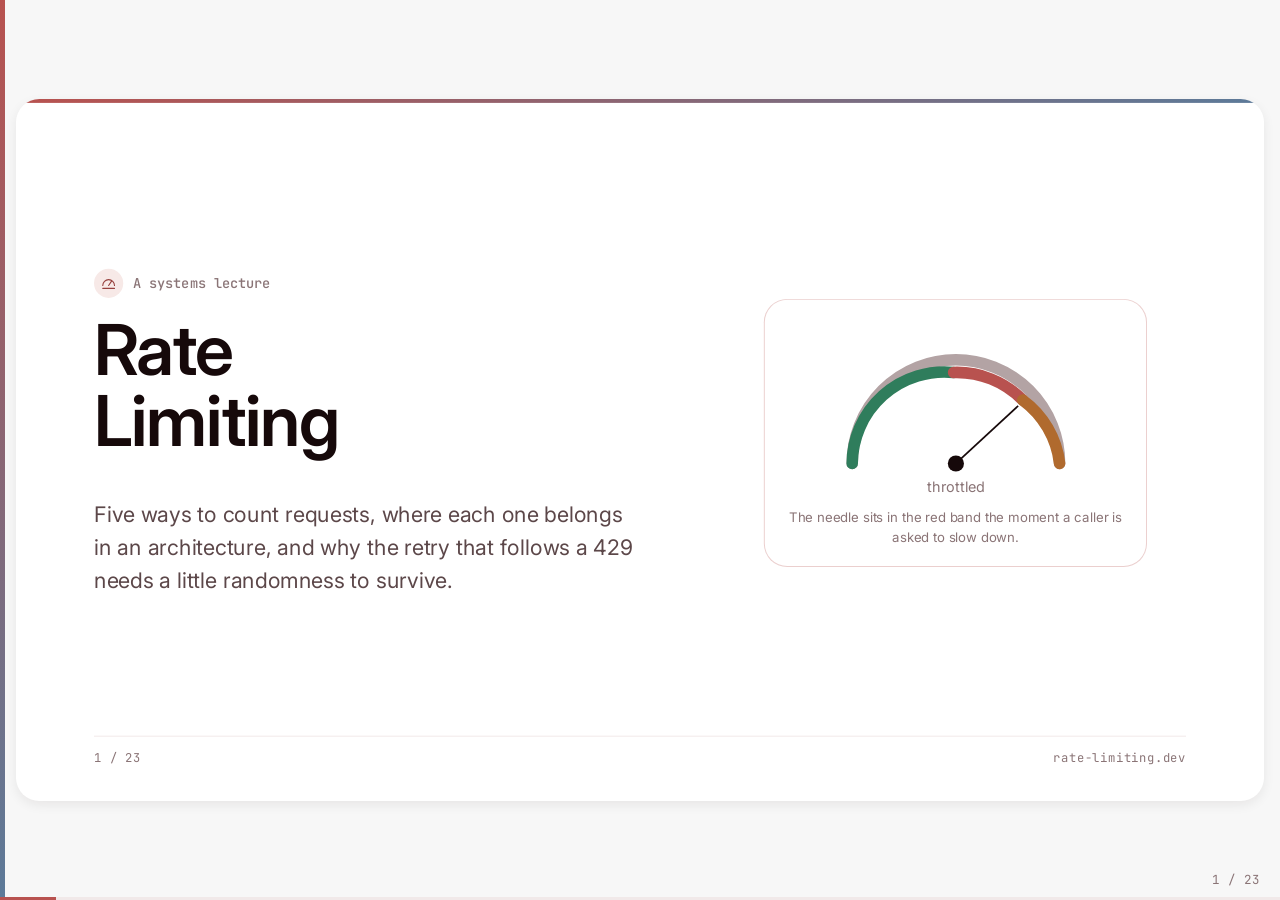
==== index.html @ b9ecfbe6 "restyle: dark console theme, red+soft-blue duotone, section dividers Move to a dark-first instrument" ====
<!doctype html>
<html lang="en">
<head>
<meta charset="utf-8" />
<meta name="viewport" content="width=device-width, initial-scale=1" />
<title>Rate Limiting</title>
<meta name="description" content="A systems lecture on the five rate-limiting algorithms, where they live in an architecture, and why backoff needs jitter." />
<link rel="icon" href="data:image/svg+xml,%3Csvg xmlns='http://www.w3.org/2000/svg' viewBox='0 0 24 24'%3E%3Ccircle cx='12' cy='12' r='11' fill='%230a0b0d'/%3E%3Cpath d='M12 6v6l4 2' stroke='%230052ff' stroke-width='2' fill='none' stroke-linecap='round'/%3E%3C/svg%3E" />
<link rel="preconnect" href="https://fonts.googleapis.com" />
<link rel="preconnect" href="https://fonts.gstatic.com" crossorigin />
<link href="https://fonts.googleapis.com/css2?family=Inter:wght@400;500;600;700&family=JetBrains+Mono:wght@400;500;600&display=swap" rel="stylesheet" />
<style>
/* Rate Limiting — a dark instrument panel with one signal color.
   Medium red is the single accent: section numerals, panel borders, the progress rail, the
   left edge strip. Semantic green stays text-only for "allow"; "reject" sits one step warmer
   than the brand red so a rejected-request chip never reads as just another brand mention.
   Tokens declared once on :root, redefined for dark under both the media query and the
   explicit toggle, per the three-theme-state rule. */
:root {
  --paper: #f7f7f7;
  --ink: #16090a;
  --body: #5c4749;
  --muted: #8a7476;
  --muted-soft: #b3a3a4;
  --hairline: #e6d9da;
  --hairline-soft: #f1e9e9;
  --surface: #ffffff;
  --surface-alt: #f6eeee;
  --accent: #b8524f;
  --accent-strong: #96403d;
  --accent2: #5c7a99;
  --accent-wash: #f7e9e7;
  --panel-border: rgba(184, 82, 79, 0.28);
  --reject: #b06a2e;
  --reject-wash: #f7ece1;
  --allow: #2f7d5c;
  --shadow: 0 4px 12px rgba(22, 9, 10, 0.07);
  --r-sm: 8px;
  --r-md: 12px;
  --r-xl: 24px;
  --r-pill: 100px;
  --sans: 'Inter', -apple-system, system-ui, 'Segoe UI', Roboto, Helvetica, Arial, sans-serif;
  --mono: 'JetBrains Mono', ui-monospace, SFMono-Regular, Menlo, monospace;
  --head: 'Inter', var(--sans);
  --numeral: 'Inter', var(--head);
  color-scheme: light;
}

@media (prefers-color-scheme: dark) {
  :root:not([data-theme='light']) {
    --paper: #0c0808;
    --ink: #f8f0ef;
    --body: #cdb9b8;
    --muted: #9c8888;
    --muted-soft: #5f4e4e;
    --hairline: #362323;
    --hairline-soft: #241818;
    --surface: #170f0f;
    --surface-alt: #221515;
    --accent: #c96b64;
    --accent-strong: #dd8e83;
    --accent2: #7e9ab8;
    --accent-wash: #2b1614;
    --panel-border: rgba(201, 107, 100, 0.32);
    --reject: #c98354;
    --reject-wash: #2a1c10;
    --allow: #6bab8b;
    --shadow: 0 8px 28px rgba(0, 0, 0, 0.55);
    color-scheme: dark;
  }
}
:root[data-theme='dark'] {
  --paper: #0c0808;
  --ink: #f8f0ef;
  --body: #cdb9b8;
  --muted: #9c8888;
  --muted-soft: #5f4e4e;
  --hairline: #362323;
  --hairline-soft: #241818;
  --surface: #170f0f;
  --surface-alt: #221515;
  --accent: #c96b64;
  --accent-strong: #dd8e83;
  --accent2: #7e9ab8;
  --accent-wash: #2b1614;
  --panel-border: rgba(201, 107, 100, 0.32);
  --reject: #c98354;
  --reject-wash: #2a1c10;
  --allow: #6bab8b;
  --shadow: 0 8px 28px rgba(0, 0, 0, 0.55);
  color-scheme: dark;
}

html, body { height: 100%; }
body {
  margin: 0;
  background: var(--paper);
  color: var(--ink);
  font-family: var(--sans);
  overflow: hidden;
  -webkit-font-smoothing: antialiased;
}
.icons { position: absolute; width: 0; height: 0; overflow: hidden; }

/* ---------- stage ---------- */
.stage { position: fixed; inset: 0; }
.stage::before {
  content: ''; position: fixed; left: 0; top: 0; bottom: 0; width: 5px; z-index: 2;
  background: linear-gradient(180deg, var(--accent), var(--accent2));
}
.deck {
  position: absolute;
  left: 50%;
  top: 50%;
  width: 1280px;
  height: 720px;
  transform: translate(-50%, -50%) scale(var(--s, 1));
}
.slide {
  position: absolute;
  inset: 0;
  box-sizing: border-box;
  display: flex;
  flex-direction: column;
  gap: 26px;
  padding: 58px 80px 36px;
  background: var(--surface);
  border-radius: var(--r-xl);
  box-shadow: var(--shadow);
  overflow: hidden;
  opacity: 0;
  visibility: hidden;
  pointer-events: none;
  transform: translateY(10px) scale(0.99);
  transition: opacity 0.4s ease, transform 0.4s ease, visibility 0s linear 0.4s;
}
.slide::before {
  content: ''; position: absolute; top: 0; left: 0; right: 0; height: 4px;
  background: linear-gradient(90deg, var(--accent), var(--accent2));
}
.slide.active {
  opacity: 1; visibility: visible; pointer-events: auto; transform: none;
  transition: opacity 0.4s ease, transform 0.4s ease;
}
.notes { display: none; }

/* ---------- type ---------- */
.eyebrow {
  display: flex; align-items: center; gap: 10px;
  font-family: var(--mono); font-size: 14px; font-weight: 500;
  letter-spacing: 0.02em; color: var(--muted);
}
.eyebrow .ic {
  width: 30px; height: 30px; padding: 6px; box-sizing: border-box;
  color: var(--accent-strong); background: var(--accent-wash); border-radius: 50%; flex: none;
}
h1, h2 { margin: 0; color: var(--ink); text-wrap: balance; font-family: var(--head); }
h2 { font-size: 40px; font-weight: 600; letter-spacing: -0.6px; line-height: 1.15; max-width: 25ch; }
.display { font-family: var(--numeral); font-size: 72px; font-weight: 600; letter-spacing: -1.6px; line-height: 1.02; }
.lead { margin: 0; font-size: 22px; line-height: 1.55; color: var(--body); max-width: 40ch; }
.mono { font-family: var(--mono); }
.muted { color: var(--muted); }
.big { font-family: var(--numeral); font-size: 84px; font-weight: 600; letter-spacing: -1.8px; line-height: 1; font-variant-numeric: tabular-nums; color: var(--ink); }
.big-unit { font-family: var(--sans); font-size: 20px; font-weight: 500; color: var(--muted); letter-spacing: 0; }
b, strong { font-weight: 600; color: var(--ink); }
code { font-family: var(--mono); font-size: 0.86em; background: var(--surface-alt); padding: 1px 6px; border-radius: 6px; color: var(--ink); }

.chip {
  display: inline-flex; align-items: center; gap: 6px;
  font-family: var(--mono); font-size: 12.5px; font-weight: 500; line-height: 1;
  padding: 7px 12px; border-radius: var(--r-pill);
  border: 1px solid var(--hairline); background: var(--surface-alt); color: var(--body);
  white-space: nowrap;
}
.chip.hot { background: var(--accent-wash); border-color: var(--accent); color: var(--accent-strong); }
.chip.risk { background: var(--reject-wash); border-color: var(--reject); color: var(--reject); }
.chip.ok { background: var(--surface-alt); border-color: var(--allow); color: var(--allow); }
.chip.ink { background: var(--ink); border-color: var(--ink); color: var(--surface); }

/* ---------- layouts ---------- */
.body { flex: 1; min-height: 0; display: flex; flex-direction: column; gap: 22px; }
.split { flex: 1; min-height: 0; display: grid; grid-template-columns: 7fr 5fr; gap: 52px; align-items: center; }
.split.even { grid-template-columns: 1fr 1fr; }
.split.code-left { grid-template-columns: 7fr 5fr; }
.trio { display: grid; grid-template-columns: repeat(3, 1fr); gap: 22px; align-items: stretch; }
.two { display: grid; grid-template-columns: 1fr 1fr; gap: 44px; }
.stack { display: flex; flex-direction: column; gap: 16px; min-width: 0; }

.card {
  display: flex; flex-direction: column; gap: 12px;
  padding: 22px; border: 1px solid var(--panel-border); border-radius: var(--r-xl); background: var(--surface);
}
.card.lift { box-shadow: var(--shadow); background: var(--surface); }
.card .ic {
  width: 40px; height: 40px; padding: 9px; box-sizing: border-box;
  color: var(--accent-strong); background: var(--accent-wash); border-radius: 50%;
}
.card .k { font-family: var(--mono); font-size: 13px; font-weight: 500; color: var(--muted); text-transform: uppercase; letter-spacing: 0.03em; }
.card .t { font-size: 24px; font-weight: 600; letter-spacing: -0.3px; line-height: 1.2; font-family: var(--head); }
.card p { margin: 0; font-size: 16.5px; line-height: 1.5; color: var(--body); }
.card .code { margin-top: auto; font-size: 13.5px; padding: 12px 14px; }

.points { list-style: none; margin: 0; padding: 0; display: flex; flex-direction: column; }
.points li { padding: 13px 0; border-top: 1px solid var(--hairline-soft); font-size: 18px; line-height: 1.45; color: var(--body); }
.points li:first-child { border-top: 0; padding-top: 0; }
.points.tight li { font-size: 16.5px; padding: 10px 0; }
.points .chip { margin-right: 8px; vertical-align: 2px; }

.foot {
  margin-top: auto; display: flex; justify-content: space-between; align-items: center; gap: 24px;
  padding-top: 13px; border-top: 1px solid var(--hairline-soft);
  font-family: var(--mono); font-size: 12.5px; color: var(--muted);
}

/* ---------- code ---------- */
.code {
  margin: 0; font-family: var(--mono); font-size: 14.5px; line-height: 1.62; color: var(--ink);
  background: var(--surface-alt); border-radius: var(--r-md); padding: 18px 22px;
  white-space: pre; overflow-x: auto; tab-size: 2;
}
.code .c { color: var(--muted); }
.code .hl { background: var(--accent-wash); border-radius: 4px; padding: 1px 2px; }
.code-label { font-family: var(--mono); font-size: 12.5px; font-weight: 500; color: var(--muted); margin-bottom: -8px; }

/* ---------- tables ---------- */
.tbl { width: 100%; border-collapse: collapse; font-size: 16.5px; }
.tbl th { text-align: left; font-family: var(--mono); font-size: 12.5px; font-weight: 500; color: var(--muted); padding: 0 14px 10px; border-bottom: 1px solid var(--hairline); }
.tbl td { padding: 15px 14px; border-bottom: 1px solid var(--hairline-soft); vertical-align: top; line-height: 1.4; color: var(--body); }
.tbl td:first-child, .tbl th:first-child { padding-left: 0; }
.tbl td.name { color: var(--ink); font-weight: 600; }
.tbl td.name span { display: block; font-weight: 400; font-size: 12.5px; color: var(--muted); font-family: var(--mono); margin-top: 3px; }
.tbl .num { font-variant-numeric: tabular-nums; white-space: nowrap; }
.tbl .mono { font-size: 14px; }

/* ---------- meter frame for diagrams ---------- */
.meter {
  border: 1px solid var(--panel-border); border-radius: var(--r-md);
  background: var(--surface-alt); padding: 18px 20px 10px;
}
.chart { display: flex; flex-direction: column; gap: 12px; min-width: 0; }
.chart svg { display: block; width: 100%; height: auto; overflow: visible; }
figcaption, .caption { font-size: 14.5px; line-height: 1.5; color: var(--muted); }
.legend { display: flex; flex-wrap: wrap; gap: 18px; font-family: var(--mono); font-size: 13px; color: var(--muted); }
.legend i { display: inline-block; vertical-align: middle; margin-right: 6px; }
.lg-dot { width: 10px; height: 10px; border-radius: 50%; background: var(--accent); }
.lg-dot.ink { background: var(--ink); }
.lg-dot.old { background: var(--muted-soft); }
.lg-bar { width: 22px; height: 8px; border-radius: 4px; background: var(--surface); box-shadow: inset 0 0 0 1px var(--hairline); }

svg text { font-family: var(--sans); }
.sv-grid { stroke: var(--hairline); }
.sv-axis { stroke: var(--muted-soft); }
.sv-tick { fill: var(--muted); font-family: var(--mono); font-size: 12.5px; font-variant-numeric: tabular-nums; }
.sv-lbl { fill: var(--ink); font-size: 14px; font-weight: 500; }
.sv-lbl-sm { fill: var(--muted); font-size: 12.5px; }
.sv-hot { fill: var(--accent-strong); font-family: var(--mono); font-size: 13px; font-weight: 600; }
.sv-mark { fill: var(--accent); }
.sv-ink { fill: var(--ink); }
.sv-old { fill: var(--muted-soft); }
.sv-wait { fill: var(--surface); stroke: var(--hairline); }
.sv-band { fill: var(--surface); }
.sv-band-hot { fill: var(--accent-wash); }
.sv-limit { stroke: var(--reject); stroke-width: 1.5; stroke-dasharray: 6 5; }
.sv-box { fill: var(--surface); stroke: var(--hairline); }
.sv-box-hot { fill: var(--accent-wash); stroke: var(--accent); }
.sv-dash { fill: none; stroke: var(--muted-soft); stroke-dasharray: 6 5; }
.sv-line { stroke: var(--ink); stroke-width: 1.5; fill: none; }
.sv-line-soft { stroke: var(--muted-soft); stroke-width: 1.5; fill: none; }
.sv-bar { fill: var(--accent); transition: y 0.45s ease, height 0.45s ease; }
.sv-bar-ink { fill: var(--ink); }
.sv-strike { stroke: var(--reject); stroke-width: 1.5; }

/* ---------- controls ---------- */
.seg { display: inline-flex; gap: 4px; padding: 4px; border: 1px solid var(--hairline); border-radius: 10px; background: var(--surface-alt); align-self: flex-start; }
.seg button {
  font: 500 14.5px var(--mono); color: var(--muted); background: transparent;
  border: 0; border-radius: 7px; padding: 9px 15px; cursor: pointer;
}
.seg button:hover { color: var(--ink); }
.seg button[aria-pressed="true"] { background: var(--ink); color: var(--surface); }
button:focus-visible, input:focus-visible { outline: 2px solid var(--accent-strong); outline-offset: 2px; }
.readout { font-size: 16.5px; color: var(--body); font-variant-numeric: tabular-nums; }
.readout b { font-size: 21px; font-family: var(--numeral); font-weight: 400; }

.sliders { display: flex; flex-direction: column; gap: 18px; }
.sliders label { display: grid; grid-template-columns: 1fr auto; gap: 8px 16px; font-size: 15.5px; color: var(--body); }
.sliders output { font-family: var(--mono); font-weight: 600; color: var(--ink); font-variant-numeric: tabular-nums; }
.sliders input { grid-column: 1 / -1; width: 100%; accent-color: var(--accent-strong); margin: 0; }
.formula { font-family: var(--mono); font-size: 18px; line-height: 1.5; color: var(--body); padding: 16px 20px; background: var(--surface-alt); border-radius: var(--r-md); font-variant-numeric: tabular-nums; }
.formula b { color: var(--ink); }
.verdict { display: flex; align-items: baseline; gap: 16px; }

/* ---------- section dividers ---------- */
.divider { justify-content: center; gap: 28px; }
.divider-num {
  font-family: var(--numeral); font-size: 190px; font-weight: 700; line-height: 1;
  letter-spacing: -4px; color: transparent; -webkit-text-stroke: 2px var(--accent);
  align-self: flex-start;
}
.section-tag {
  display: flex; align-items: center; gap: 12px;
  font-family: var(--mono); font-size: 14px; font-weight: 500; letter-spacing: 0.06em; color: var(--accent2);
}
.section-tag i { display: block; width: 28px; height: 2px; background: linear-gradient(90deg, var(--accent), var(--accent2)); }
.divider h2 { font-size: 56px; max-width: 16ch; }
.divider .lead { font-size: 23px; max-width: 44ch; }

/* ---------- cover ---------- */
.cover-grid { flex: 1; display: grid; grid-template-columns: 1.25fr 1fr; gap: 56px; align-items: center; }
.cover-grid .lead { margin-top: 26px; }
.gauge-card {
  display: flex; flex-direction: column; align-items: center; gap: 10px;
  padding: 26px 24px 20px; border-radius: var(--r-xl); border: 1px solid var(--panel-border); background: var(--surface);
}
.gauge-card figcaption { text-align: center; font-size: 13.5px; }

/* ---------- step reveal ---------- */
[data-step] { opacity: 0; transform: translateY(8px); transition: opacity 0.35s ease, transform 0.35s ease; }
svg [data-step] { transform: none; }
[data-step].shown { opacity: 1; transform: none; }

/* ---------- hud ---------- */
.progress { position: fixed; left: 0; right: 0; bottom: 0; height: 3px; background: var(--hairline-soft); }
.progress i { display: block; height: 100%; width: 0; background: var(--accent); transition: width 0.3s ease; }
.pager { position: fixed; right: 20px; bottom: 12px; font-family: var(--mono); font-size: 12.5px; color: var(--muted); font-variant-numeric: tabular-nums; }
.notes-panel {
  position: fixed; left: 50%; bottom: 28px; transform: translateX(-50%);
  width: min(760px, calc(100vw - 48px)); max-height: 40vh; overflow: auto; box-sizing: border-box;
  padding: 18px 24px; background: var(--surface); border-radius: var(--r-md); box-shadow: var(--shadow);
  font-size: 15.5px; line-height: 1.6; color: var(--body);
}
.notes-panel h3 { margin: 0 0 6px; font-family: var(--mono); font-size: 12.5px; font-weight: 500; color: var(--muted); }
.notes-panel p { margin: 0 0 8px; }

/* ---------- overview (O) ---------- */
body.overview { overflow: auto; }
body.overview .stage { position: static; }
body.overview .deck {
  position: static; transform: none; width: auto; height: auto;
  display: grid; grid-template-columns: repeat(auto-fill, 256px); gap: 20px; justify-content: center; padding: 32px;
}
body.overview .slide {
  position: relative; display: flex; zoom: 0.2; cursor: pointer;
  opacity: 1; visibility: visible; pointer-events: auto; transform: none; transition: none;
}
body.overview .slide.active { outline: 14px solid var(--accent); }
body.overview [data-step] { opacity: 1; transform: none; }
body.overview .progress, body.overview .pager { display: none; }

@media (prefers-reduced-motion: reduce) {
  [data-step], .sv-bar, .progress i { transition: none; }
}

@media print {
  @page { size: 1280px 720px; margin: 0; }
  body { background: #fff; overflow: visible; }
  .stage { position: static; }
  .deck { position: static; transform: none; width: 1280px; height: auto; }
  .slide {
    display: flex; position: relative; width: 1280px; height: 720px; border-radius: 0; box-shadow: none;
    opacity: 1; visibility: visible; transform: none; break-after: page;
  }
  [data-step] { opacity: 1; transform: none; }
  .progress, .pager, .notes-panel { display: none; }
}
</style>
</head>
<body>

<svg class="icons" aria-hidden="true">
  <symbol id="ic-gate" viewBox="0 0 24 24" fill="none" stroke="currentColor" stroke-width="1.5" stroke-linecap="round" stroke-linejoin="round">
    <path d="M3 20V6l9-3 9 3v14" /><path d="M3 20h18" /><path d="M9 20v-7h6v7" /></symbol>
  <symbol id="ic-bucket" viewBox="0 0 24 24" fill="none" stroke="currentColor" stroke-width="1.5" stroke-linecap="round" stroke-linejoin="round">
    <path d="M5 8h14l-1.4 11.2a2 2 0 0 1-2 1.8H8.4a2 2 0 0 1-2-1.8L5 8Z" /><path d="M3.5 8h17" /><path d="M9 8V6a3 3 0 0 1 6 0v2" /></symbol>
  <symbol id="ic-pipe" viewBox="0 0 24 24" fill="none" stroke="currentColor" stroke-width="1.5" stroke-linecap="round" stroke-linejoin="round">
    <path d="M2 9h13a4 4 0 0 1 4 4v7" /><circle cx="19" cy="20" r="1.4" fill="currentColor" stroke="none" /><path d="M2 9v6" /></symbol>
  <symbol id="ic-window" viewBox="0 0 24 24" fill="none" stroke="currentColor" stroke-width="1.5" stroke-linecap="round" stroke-linejoin="round">
    <rect x="3" y="4" width="18" height="16" rx="1.5" /><path d="M12 4v16" /><path d="M3 12h18" /></symbol>
  <symbol id="ic-log" viewBox="0 0 24 24" fill="none" stroke="currentColor" stroke-width="1.5" stroke-linecap="round" stroke-linejoin="round">
    <path d="M5 3h11l3 3v15H5z" /><path d="M16 3v3h3" /><path d="M8 11h8M8 14h8M8 17h5" /></symbol>
  <symbol id="ic-gauge" viewBox="0 0 24 24" fill="none" stroke="currentColor" stroke-width="1.5" stroke-linecap="round" stroke-linejoin="round">
    <path d="M4 15a8 8 0 1 1 16 0" /><path d="M12 15 16 9" /><path d="M4 19h16" /></symbol>
  <symbol id="ic-clock" viewBox="0 0 24 24" fill="none" stroke="currentColor" stroke-width="1.5" stroke-linecap="round" stroke-linejoin="round">
    <circle cx="12" cy="12" r="9" /><path d="M12 7v5l4 2" /></symbol>
  <symbol id="ic-key" viewBox="0 0 24 24" fill="none" stroke="currentColor" stroke-width="1.5" stroke-linecap="round" stroke-linejoin="round">
    <circle cx="8" cy="15" r="4" /><path d="M11 12 20 3" /><path d="M16 7l3 3" /><path d="M13 10l2.5 2.5" /></symbol>
  <symbol id="ic-lock" viewBox="0 0 24 24" fill="none" stroke="currentColor" stroke-width="1.5" stroke-linecap="round" stroke-linejoin="round">
    <rect x="4" y="10" width="16" height="10" rx="1.5" /><path d="M8 10V7a4 4 0 0 1 8 0v3" /></symbol>
  <symbol id="ic-valve" viewBox="0 0 24 24" fill="none" stroke="currentColor" stroke-width="1.5" stroke-linecap="round" stroke-linejoin="round">
    <path d="M2 12h5M17 12h5" /><path d="M7 12l3-4v8l-3-4Z" /><path d="M10 12h4" /><circle cx="16" cy="12" r="2" /></symbol>
  <symbol id="ic-die" viewBox="0 0 24 24" fill="none" stroke="currentColor" stroke-width="1.5" stroke-linecap="round" stroke-linejoin="round">
    <rect x="4" y="4" width="16" height="16" rx="3" /><circle cx="9" cy="9" r="1" fill="currentColor" stroke="none" />
    <circle cx="15" cy="9" r="1" fill="currentColor" stroke="none" /><circle cx="12" cy="12" r="1" fill="currentColor" stroke="none" />
    <circle cx="9" cy="15" r="1" fill="currentColor" stroke="none" /><circle cx="15" cy="15" r="1" fill="currentColor" stroke="none" /></symbol>
  <symbol id="ic-list" viewBox="0 0 24 24" fill="none" stroke="currentColor" stroke-width="1.5" stroke-linecap="round" stroke-linejoin="round">
    <path d="M9 6h11M9 12h11M9 18h11" /><circle cx="4.5" cy="6" r="1.3" fill="currentColor" stroke="none" />
    <circle cx="4.5" cy="12" r="1.3" fill="currentColor" stroke="none" /><circle cx="4.5" cy="18" r="1.3" fill="currentColor" stroke="none" /></symbol>
</svg>

<div class="stage">
  <div class="deck" id="deck">

    <!-- 1 — cover -->
    <section class="slide" data-section="cover">
      <div class="cover-grid">
        <div class="stack">
          <div class="eyebrow"><svg class="ic"><use href="#ic-gauge"/></svg>A systems lecture</div>
          <h1 class="display">Rate<br />Limiting</h1>
          <p class="lead">Five ways to count requests, where each one belongs in an architecture, and why the retry that follows a 429 needs a little randomness to survive.</p>
        </div>
        <figure class="gauge-card">
          <svg viewBox="0 0 220 150" style="width:100%;max-width:260px;">
            <path d="M20 120 A80 80 0 0 1 200 120" fill="none" class="sv-axis" stroke-width="10" stroke-linecap="round"/>
            <path d="M20 120 A80 80 0 0 1 108 41" fill="none" stroke="var(--allow)" stroke-width="10" stroke-linecap="round"/>
            <path d="M108 41 A80 80 0 0 1 168 65" fill="none" stroke="var(--accent)" stroke-width="10" stroke-linecap="round"/>
            <path d="M168 65 A80 80 0 0 1 200 120" fill="none" stroke="var(--reject)" stroke-width="10" stroke-linecap="round"/>
            <line x1="110" y1="120" x2="164" y2="70" class="sv-line" stroke-width="3"/>
            <circle cx="110" cy="120" r="7" class="sv-ink"/>
            <text x="110" y="145" text-anchor="middle" class="sv-lbl-sm">throttled</text>
          </svg>
          <figcaption>The needle sits in the red band the moment a caller is asked to slow down.</figcaption>
        </figure>
      </div>
      <div class="notes"><p>Open with the two places a limiter matters: protecting your own system from callers, and behaving as a well-mannered client of someone else's API. Everything in this deck maps to one of those two roles.</p></div>
      <div class="foot"><span>1 / 23</span><span>rate-limiting.dev</span></div>
    </section>

    <!-- 2 — two directions -->
    
    <!-- divider 01 -->
    <section class="slide divider" data-section="divider-01">
      <div class="divider-num">01</div>
      <div class="section-tag"><i></i>SECTION 1</div>
      <h2>Where it lives</h2>
      <p class="lead">Two places a rate limiter can sit, and what each one is defending.</p>
      <div class="notes"><p>This divider marks the shift from framing to mechanism — the next slide is the only architecture slide in the deck.</p></div>
      <div class="foot"><span>2 / 23</span><span>act i · topology</span></div>
    </section>

    <section class="slide" data-section="topology">
      <div class="eyebrow"><svg class="ic"><use href="#ic-gate"/></svg>Where it lives</div>
      <h2>A limiter can sit in two different places</h2>
      <div class="body meter" style="justify-content:center;">
        <svg viewBox="0 0 1120 260" style="width:100%;height:auto;overflow:visible;">
          <text x="60" y="24" class="sv-lbl-sm">Protecting yourself</text>
          <g>
            <rect x="20" y="40" width="140" height="56" rx="12" class="sv-box"/><text x="90" y="73" text-anchor="middle" class="sv-lbl">Caller</text>
            <rect x="210" y="40" width="150" height="56" rx="12" class="sv-box" data-step="1" opacity="0.5"/>
            <text x="285" y="66" text-anchor="middle" class="sv-lbl-sm" data-step="1">Gateway / proxy</text>
            <text x="285" y="82" text-anchor="middle" class="sv-hot" data-step="1">often absent</text>
            <rect x="410" y="40" width="150" height="56" rx="12" class="sv-box-hot"/><text x="485" y="66" text-anchor="middle" class="sv-lbl">Application</text><text x="485" y="82" text-anchor="middle" class="sv-lbl-sm">the service itself</text>
          </g>
          <path d="M160 68 H208" class="sv-line" marker-end="url(#arrow)"/>
          <path d="M360 68 H408" class="sv-line" marker-end="url(#arrow)"/>
          <text x="485" y="118" text-anchor="middle" class="sv-lbl-sm">login, form submits, one-time codes</text>

          <text x="60" y="170" class="sv-lbl-sm">Being a good client</text>
          <g>
            <rect x="20" y="186" width="150" height="56" rx="12" class="sv-box-hot"/><text x="95" y="212" text-anchor="middle" class="sv-lbl">Application</text><text x="95" y="228" text-anchor="middle" class="sv-lbl-sm">calling out</text>
            <rect x="740" y="186" width="150" height="56" rx="12" class="sv-box"/><text x="815" y="212" text-anchor="middle" class="sv-lbl">Third-party API</text><text x="815" y="228" text-anchor="middle" class="sv-lbl-sm">has its own quota</text>
          </g>
          <path d="M170 214 H738" class="sv-line" marker-end="url(#arrow)"/>
          <text x="455" y="204" text-anchor="middle" class="sv-lbl-sm">pace requests, back off on 429</text>
          <defs><marker id="arrow" markerWidth="8" markerHeight="8" refX="6" refY="4" orient="auto"><path d="M0 0 L8 4 L0 8 Z" class="sv-ink"/></marker></defs>
        </svg>
      </div>
      <div class="notes"><p>A dedicated gateway (Kong, Envoy, an API-manager tier) is the tidiest place to enforce inbound limits, but plenty of real systems skip it and enforce entirely in application code instead — which is where most of this deck lives.</p></div>
      <div class="foot"><span>3 / 23</span><span>architecture</span></div>
    </section>

    <!-- 3 — token bucket -->
    
    <!-- divider 02 -->
    <section class="slide divider" data-section="divider-02">
      <div class="divider-num">02</div>
      <div class="section-tag"><i></i>SECTION 2</div>
      <h2>Counting algorithms</h2>
      <p class="lead">Five ways to decide whether a request gets through, from the burst-friendly to the perfectly accurate.</p>
      <div class="notes"><p>The longest section: token bucket, leaky bucket, fixed window, sliding log, sliding counter — in that order, cheapest first.</p></div>
      <div class="foot"><span>4 / 23</span><span>act ii · algorithms</span></div>
    </section>

    <section class="slide" data-section="token-bucket">
      <div class="eyebrow"><svg class="ic"><use href="#ic-bucket"/></svg>Token bucket</div>
      <h2>A burst, then a steady drip</h2>
      <div class="split">
        <div class="chart meter">
          <svg id="gantt"></svg>
          <div class="legend"><span><i class="lg-dot ink"></i>called immediately</span><span><i class="lg-bar"></i>sleeping off its debt</span></div>
          <figcaption>Ten callers hit <code>acquire()</code> at the same instant. The first five spend the bucket's five tokens and go through immediately; from the sixth on, each caller is paced 200 ms apart.</figcaption>
        </div>
        <ul class="points">
          <li><span class="chip hot">lazy refill</span> No background thread tops up the bucket. Each call computes <code>tokens = min(capacity, tokens + elapsed × rate)</code> on the spot.</li>
          <li><span class="chip">borrow ahead</span> When the bucket is empty, let the count go negative and sleep exactly the deficit — instead of parking every caller until the next refill and having them race each other.</li>
          <li><span class="chip risk">bounded wait</span> If the computed wait exceeds a cap, fail fast instead of queuing indefinitely — a busy caller should hear about it, not stall a batch job.</li>
        </ul>
      </div>
      <div class="notes"><p>This is the shape Stripe and AWS both use publicly for their API rate limits: a capacity that allows short bursts, refilled at a steady rate. It's the algorithm of choice whenever bursty, human-driven traffic needs some slack.</p></div>
      <div class="foot"><span>5 / 23</span><span>token bucket</span></div>
    </section>

    <!-- 4 — pacer pseudocode -->
    <section class="slide" data-section="pacer-code">
      <div class="eyebrow"><svg class="ic"><use href="#ic-bucket"/></svg>Token bucket · mechanics</div>
      <h2>Borrow first, then sleep off the debt</h2>
      <div class="split code-left">
        <pre class="code">function acquire():
  lock:
    refill()
    deficit = 1 - tokens
    wait = deficit &lt;= 0 ? 0
         : ceil(deficit / rate * 1000)  <span class="c">// ms</span>
    if wait &gt; MAX_WAIT:
      raise RateLimitExceeded(wait)
    <span class="hl">tokens -= 1</span>  <span class="c">// reserved before sleeping, can go negative</span>
  if wait &gt; 0:
    sleep(wait)</pre>
        <ul class="points tight">
          <li data-step="1"><b>Debit before sleeping.</b> The next caller sees the bucket already negative and computes a longer wait of its own — no two callers ever land on the same wake-up moment.</li>
          <li data-step="2"><b>The lock only covers the arithmetic, not the sleep.</b> Reserving a token happens inside the critical section; sleeping happens outside it, so waiting callers never block each other.</li>
          <li data-step="3"><b>The bounded-wait exception is the one signal that matters.</b> A window that's genuinely oversubscribed should surface as a fast, explicit failure — not a batch job that quietly hangs.</li>
        </ul>
      </div>
      <div class="notes"><p>This is how ten concurrent callers end up queued 200 ms apart instead of all waking on the same refill tick and stampeding for the same token.</p></div>
      <div class="foot"><span>6 / 23</span><span>token bucket · pseudocode</span></div>
    </section>

    <!-- 5 — leaky bucket -->
    <section class="slide" data-section="leaky-bucket">
      <div class="eyebrow"><svg class="ic"><use href="#ic-pipe"/></svg>Leaky bucket</div>
      <h2>Smooth the output, not the input</h2>
      <div class="split">
        <div class="chart meter">
          <svg id="leaky"></svg>
          <figcaption>An ideal leaky bucket drains at a fixed rate, one item every <code>1/k</code> seconds. A worker that schedules with <code>delay = index / k</code> — integer division — drains in small batches instead.</figcaption>
        </div>
        <ul class="points">
          <li>Instead of enqueuing thousands of jobs at once, each one gets a delay proportional to its position in the queue: <code>delay = index / jobsPerSecond</code>.</li>
          <li>A durable queue plays the role of the bucket, draining downstream at a constant, predictable rate no matter how bursty the enqueue was.</li>
          <li><span class="chip">vs. token bucket</span> Token bucket answers "how much burst can I absorb?" Leaky bucket answers "at what steady rate do I drain?" A saturated token bucket behaves like a leaky one.</li>
        </ul>
      </div>
      <div class="notes"><p>Leaky bucket is the traffic-shaping half of the pair — it protects whatever is downstream from ever seeing a spike, at the cost of some added latency for the items at the back of the queue.</p></div>
      <div class="foot"><span>7 / 23</span><span>leaky bucket</span></div>
    </section>

    <!-- 6 — fixed window -->
    <section class="slide" data-section="fixed-window">
      <div class="eyebrow"><svg class="ic"><use href="#ic-window"/></svg>Fixed window counter</div>
      <h2>Cheap to run, leaky at the seams</h2>
      <div class="split even">
        <div class="chart meter">
          <svg id="fixed"></svg>
          <figcaption>A window keyed off "time since first hit" rather than the wall clock: two callers can each open their own 20-second window and never see it collide with anyone else's.</figcaption>
        </div>
        <ul class="points">
          <li><span class="chip">the appeal</span> One counter per key, reset on a timer. No history to store, trivial to reason about.</li>
          <li><span class="chip risk">boundary burst</span> A caller who spends the limit at the end of window A and again at the start of window B gets roughly double the intended rate in a short span.</li>
          <li>If the counter's TTL is set only on the first hit and never refreshed, the window is anchored to that caller's own history, not to a shared clock — which is what makes two windows able to abut like this.</li>
        </ul>
      </div>
      <div class="notes"><p>This is the classic fixed-window failure mode: burst at the trailing edge of one window, burst again at the leading edge of the next, and the two combine into a spike the limit was never meant to allow.</p></div>
      <div class="foot"><span>8 / 23</span><span>fixed window counter</span></div>
    </section>

    <!-- 7 — fixed window uses table -->
    <section class="slide" data-section="inbound-table">
      <div class="eyebrow"><svg class="ic"><use href="#ic-window"/></svg>Fixed window · in the wild</div>
      <h2>Where this shows up in a typical product</h2>
      <div class="body meter" style="justify-content:center;">
        <table class="tbl">
          <thead><tr><th>Surface</th><th>Window</th><th class="num">Limit</th><th>Key</th><th>On breach</th></tr></thead>
          <tbody>
            <tr><td class="name">Login<span>brute-force throttling</span></td><td>15 min</td><td class="num">10 / pair · 30 / IP</td><td class="mono">email + IP</td><td><span class="chip">401, not 429</span></td></tr>
            <tr><td class="name">Form submission<span>spam / abuse guard</span></td><td>10 min</td><td class="num">10</td><td class="mono">tenant:IP</td><td><span class="chip hot">429</span></td></tr>
            <tr><td class="name">One-time code<span>OTP verification</span></td><td>6 min</td><td class="num">5 wrong tries</td><td class="mono">account id</td><td><span class="chip risk">lockout, 5 min</span></td></tr>
          </tbody>
        </table>
      </div>
      <div class="notes"><p>All three are fixed-window counters underneath. What differs is where the count lives — in-process, or in a store shared across every instance of the service — which is the subject of a later slide.</p></div>
      <div class="foot"><span>9 / 23</span><span>fixed window · common surfaces</span></div>
    </section>

    <!-- 8 — key design trio -->
    <section class="slide" data-section="key-trio">
      <div class="eyebrow"><svg class="ic"><use href="#ic-key"/></svg>Design details that matter</div>
      <h2>Picking the right key is most of the design</h2>
      <div class="trio">
        <div class="card lift">
          <svg class="ic"><use href="#ic-key"/></svg>
          <div class="k">Compose the key</div>
          <div class="t">Never key on a value the caller supplies alone</div>
          <p>A limiter keyed on "email" alone lets anyone lock a real user out by typing their address ten times. Pair the caller-supplied value with something the caller can't choose — their address, in this case.</p>
        </div>
        <div class="card lift">
          <svg class="ic"><use href="#ic-lock"/></svg>
          <div class="k">Match the response</div>
          <div class="t">A rejection shouldn't leak information</div>
          <p>On a login endpoint, returning the same error for "rate limited" and "wrong password" keeps an attacker from using the limiter itself to enumerate which accounts exist.</p>
        </div>
        <div class="card lift">
          <svg class="ic"><use href="#ic-gate"/></svg>
          <div class="k">Trust the right hop</div>
          <div class="t"><code>X-Forwarded-For</code> is a list, not a value</div>
          <p>A load balancer appends the real client address to the end of the header. Reading the first entry instead of the last lets a caller simply forge their way past the limiter.</p>
        </div>
      </div>
      <div class="notes"><p>All three of these are cheap to get right and expensive to get wrong — they don't change the algorithm, just whether the algorithm is actually enforcing what it looks like it's enforcing.</p></div>
      <div class="foot"><span>10 / 23</span><span>fixed window · key design</span></div>
    </section>

    <!-- 9 — sliding window log -->
    <section class="slide" data-section="sliding-log">
      <div class="eyebrow"><svg class="ic"><use href="#ic-log"/></svg>Sliding window log</div>
      <h2>Perfectly accurate, and it shows in the memory bill</h2>
      <div class="split">
        <div class="chart meter">
          <svg id="swlog"></svg>
          <figcaption>Every request is a timestamp. Anything older than the window is trimmed before the remaining ones are counted.</figcaption>
        </div>
        <ul class="points">
          <li>A common implementation: a sorted set per key. Trim everything older than <code>now − window</code>, then read the remaining size, then add the new timestamp.</li>
          <li>No boundary artifact at all — the window truly slides, so there's no clock edge to exploit.</li>
          <li>The cost: memory per key scales with request volume, not with a constant — a hot key under attack is exactly the key that gets expensive.</li>
        </ul>
      </div>
      <div class="notes"><p>Sliding window log is the gold standard for accuracy and the worst choice for memory. It earns its keep only where correctness genuinely outweighs the cost — most systems settle for the counter below instead.</p></div>
      <div class="foot"><span>11 / 23</span><span>sliding window log</span></div>
    </section>

    <!-- 10 — sliding window counter -->
    <section class="slide" data-section="sliding-counter">
      <div class="eyebrow"><svg class="ic"><use href="#ic-gauge"/></svg>Sliding window counter</div>
      <h2>An estimate from just two numbers</h2>
      <div class="split">
        <div class="stack">
          <svg id="sw-bar" style="width:100%;height:96px;overflow:visible;"></svg>
          <div class="legend"><span><i class="lg-dot ink"></i>previous window, weighted down</span><span><i class="lg-dot"></i>current window</span></div>
          <div class="formula" id="sw-calc">3 + 8 × (1 − 5/15) = <b>8.3</b></div>
          <div class="verdict">Result: <span class="chip ok" id="sw-verdict">Allowed</span><span class="readout">estimate <b id="sw-est">8.3</b> / 10</span></div>
        </div>
        <div class="stack">
          <div class="sliders">
            <label>Previous window's count <output id="sw-prev-o">8</output>
              <input id="sw-prev" type="range" min="0" max="15" value="8" /></label>
            <label>Current window's count <output id="sw-curr-o">3</output>
              <input id="sw-curr" type="range" min="0" max="15" value="3" /></label>
            <label>Elapsed into current window <output id="sw-el-o">5 min</output>
              <input id="sw-el" type="range" min="0" max="15" value="5" /></label>
          </div>
          <p class="caption">Drag the sliders to see <code>current + previous × (1 − elapsed / window)</code> respond — a 10-per-15-minute limit, the same shape as the login example.</p>
        </div>
      </div>
      <div class="notes"><p>Each key needs only two integers instead of a growing log. It smooths out most of the fixed-window boundary problem for a fraction of the memory of a sliding log — the usual production default.</p></div>
      <div class="foot"><span>12 / 23</span><span>sliding window counter</span></div>
    </section>

    <!-- 11 — where state lives -->
    
    <!-- divider 03 -->
    <section class="slide divider" data-section="divider-03">
      <div class="divider-num">03</div>
      <div class="section-tag"><i></i>SECTION 3</div>
      <h2>State &amp; correctness</h2>
      <p class="lead">An algorithm is only as honest as the counter behind it — and counters have races.</p>
      <div class="notes"><p>Two slides: where the count actually lives across replicas, and the INCR/EXPIRE race that corrupts it.</p></div>
      <div class="foot"><span>13 / 23</span><span>act iii · distributed state</span></div>
    </section>

    <section class="slide" data-section="state-trio">
      <div class="eyebrow"><svg class="ic"><use href="#ic-gauge"/></svg>Distributed state</div>
      <h2>Where the counter lives sets the real limit</h2>
      <div class="trio">
        <div class="card lift">
          <svg class="ic"><use href="#ic-window"/></svg>
          <div class="k">In-process memory</div>
          <div class="t">Cheap, but per-replica</div>
          <p>A local cache per instance means the effective limit is the configured value multiplied by the replica count — worth stating explicitly wherever this trade-off is made.</p>
        </div>
        <div class="card lift">
          <svg class="ic"><use href="#ic-gate"/></svg>
          <div class="k">Shared store</div>
          <div class="t">Redis, Memcached</div>
          <p>Every instance reads and writes the same counter, so the configured limit is the real limit — at the cost of a network round trip per check.</p>
        </div>
        <div class="card lift">
          <svg class="ic"><use href="#ic-valve"/></svg>
          <div class="k">Vendor-side</div>
          <div class="t">The limit you don't control</div>
          <p>Calling a third-party API means their bucket, their window, their rules — visible to you only through response headers and 429s.</p>
        </div>
      </div>
      <div class="notes"><p>None of these three is wrong on its own — the mistake is not knowing which one a given limiter uses, and being surprised when horizontal scaling quietly changes the effective rate.</p></div>
      <div class="foot"><span>14 / 23</span><span>where state lives</span></div>
    </section>

    <!-- 12 — atomic race -->
    <section class="slide" data-section="race">
      <div class="eyebrow"><svg class="ic"><use href="#ic-lock"/></svg>Race conditions</div>
      <h2>Two commands, one race</h2>
      <div class="split code-left">
        <div class="stack">
          <div class="code-label">Two round trips — not atomic</div>
          <pre class="code">count = INCR(key)      <span class="c">// (1)</span>
if count == 1:
  <span class="hl">EXPIRE(key, ttl)</span>    <span class="c">// (2)</span>
return count</pre>
        </div>
        <ul class="points tight" data-step="1">
          <li><b>Crash between (1) and (2):</b> the key exists with no expiry at all.</li>
          <li>The counter for that key now grows forever, and every future attempt gets blocked by a limit that never resets.</li>
          <li><span class="chip">the fix</span> Push both commands into a single Lua script (or a native atomic primitive) so the store runs them as one unit — either both happen, or neither does.</li>
        </ul>
      </div>
      <div class="notes"><p>This is the sharpest edge in any counter-based limiter built on a key-value store: two commands that look sequential in the code are two separate round trips to the server, and anything can happen in between them.</p></div>
      <div class="foot"><span>15 / 23</span><span>atomicity</span></div>
    </section>

    <!-- 13 — outbound 429 handling -->
    
    <!-- divider 04 -->
    <section class="slide divider" data-section="divider-04">
      <div class="divider-num">04</div>
      <div class="section-tag"><i></i>SECTION 4</div>
      <h2>Being a good client</h2>
      <p class="lead">The other half of rate limiting: pacing outbound calls and absorbing a 429 without causing the next one.</p>
      <div class="notes"><p>Retry-After, a shared circuit gate, backoff schedules, and why every one of them still needs jitter.</p></div>
      <div class="foot"><span>16 / 23</span><span>act iv · backpressure</span></div>
    </section>

    <section class="slide" data-section="outbound-429">
      <div class="eyebrow"><svg class="ic"><use href="#ic-valve"/></svg>Being a good client</div>
      <h2>Pace before the limit, absorb the 429 after</h2>
      <div class="two">
        <div class="card lift">
          <svg class="ic"><use href="#ic-clock"/></svg>
          <div class="k">Retry-After</div>
          <div class="t">Read it, then re-enqueue</div>
          <p>The response header names the wait, either as seconds or as an HTTP date. Clamp it to a sane range, then put the same job back on the queue with that delay.</p>
        </div>
        <div class="card lift">
          <svg class="ic"><use href="#ic-gate"/></svg>
          <div class="k">Shared circuit gate</div>
          <div class="t">One 429 should speak for everyone</div>
          <p>A single shared "closed until" timestamp means one rejected call pauses every concurrent caller — instead of each one discovering the limit by being rejected in turn, which is the behavior most likely to get a whole integration blocked outright.</p>
        </div>
      </div>
      <div class="body" style="flex:0;" data-step="1">
        <div class="legend"><span><i class="lg-bar"></i>pacer draining evenly, ahead of the limit</span><span><i class="lg-dot" style="background:var(--reject)"></i>429 → gate closes for a bounded window</span></div>
      </div>
      <div class="notes"><p>A token-bucket pacer and a reactive circuit gate solve different halves of the same problem: the pacer tries to never get a 429 in the first place, the gate makes sure one 429 isn't wasted as a signal only its own caller sees.</p></div>
      <div class="foot"><span>17 / 23</span><span>client-side backpressure</span></div>
    </section>

    <!-- 14 — backoff table -->
    <section class="slide" data-section="backoff-table">
      <div class="eyebrow"><svg class="ic"><use href="#ic-clock"/></svg>Backoff schedules</div>
      <h2>Three schedules, one of them has jitter</h2>
      <div class="body meter" style="justify-content:center;">
        <table class="tbl">
          <thead><tr><th>Style</th><th>Formula</th><th>Jitter</th></tr></thead>
          <tbody>
            <tr><td class="name">Exponential<span>computed at write time</span></td><td class="mono">min(30 · 2ⁿ⁻¹, 600) s</td><td><span class="chip risk">none</span></td></tr>
            <tr><td class="name">Fixed schedule<span>hand-picked steps</span></td><td class="mono">10s → 60s → 300s</td><td><span class="chip risk">none</span></td></tr>
            <tr><td class="name">Exponential + jitter<span>equal jitter</span></td><td class="mono">random(base/2, base+1)</td><td><span class="chip ok">yes</span></td></tr>
          </tbody>
        </table>
      </div>
      <div class="notes"><p>The two schedules with no jitter are exactly the ones where a real outage produces a genuine thundering herd — every failed job wakes up at the same computed instant.</p></div>
      <div class="foot"><span>18 / 23</span><span>backoff schedules</span></div>
    </section>

    <!-- 15 — thundering herd -->
    <section class="slide" data-section="herd">
      <div class="eyebrow"><svg class="ic"><use href="#ic-die"/></svg>Why jitter matters</div>
      <h2>1,000 clients, no jitter, waking in unison</h2>
      <div class="body">
        <div class="seg" id="herd-seg" role="group" aria-label="Backoff mode">
          <button data-mode="none" aria-pressed="true">No jitter</button>
          <button data-mode="equal">Equal jitter</button>
          <button data-mode="full">Full jitter</button>
        </div>
        <div class="chart meter">
          <svg id="herd"></svg>
          <figcaption>A downstream API drops for two minutes; 1,000 queued jobs fail together and retry on <code>30s → 90s → 210s</code>. Each bin is 5 seconds.</figcaption>
        </div>
        <p class="readout" id="herd-readout"></p>
      </div>
      <div class="notes"><p>Exponential backoff only spaces the retries further apart over time — it never makes concurrent clients diverge from each other. Jitter is the only ingredient that does that. Full jitter produces the lowest total load; equal jitter guarantees at least half the base delay.</p></div>
      <div class="foot"><span>19 / 23</span><span>jitter · simulated, per AWS's "Exponential Backoff and Jitter"</span></div>
    </section>

    <!-- 16 — three jitter formulas -->
    <section class="slide" data-section="jitter-formulas">
      <div class="eyebrow"><svg class="ic"><use href="#ic-die"/></svg>Three jitter formulas</div>
      <h2>Equal jitter is the common middle ground</h2>
      <div class="split even">
        <table class="tbl">
          <thead><tr><th>Style</th><th>Wait time</th></tr></thead>
          <tbody>
            <tr><td class="name">Full jitter</td><td class="mono">random(0, min(cap, base·2ⁿ))</td></tr>
            <tr><td class="name">Equal jitter</td><td class="mono">t/2 + random(0, t/2)</td></tr>
            <tr><td class="name">Decorrelated</td><td class="mono">min(cap, random(base, prev·3))</td></tr>
          </tbody>
        </table>
        <div class="stack">
          <pre class="code">base = min(previousDelay * multiplier, maxDelay)
<span class="hl">return random(base / 2, base + 1)</span></pre>
          <p class="lead" style="font-size:16.5px;" data-step="1"><b>One catch:</b> if the next attempt's base is computed from the previous <em>jittered</em> delay rather than the original, each retry only grows by roughly <b>1.5×</b> on average, not the intended 2×.</p>
        </div>
      </div>
      <div class="notes"><p>Full jitter produces the lowest aggregate load, per AWS's own writeup. Decorrelated jitter is attractive because it needs no retry counter at all — only the previous wait.</p></div>
      <div class="foot"><span>20 / 23</span><span>jitter formulas</span></div>
    </section>

    <!-- 17 — Retry-After still needs jitter -->
    <section class="slide" data-section="retry-after">
      <div class="eyebrow"><svg class="ic"><use href="#ic-die"/></svg>Retry-After still needs jitter</div>
      <h2>"Wait 60 seconds" — and everyone wakes at second 60</h2>
      <div class="body">
        <div class="seg" id="ra-seg" role="group" aria-label="With or without jitter">
          <button data-mode="exact" aria-pressed="true">Retry-After, exact</button>
          <button data-mode="jitter">+ random(0, 20%)</button>
        </div>
        <div class="chart meter">
          <svg id="ra"></svg>
          <figcaption>400 jobs are rejected at once, every one of them handed the same <code>Retry-After: 60</code>.</figcaption>
        </div>
        <p class="readout" id="ra-readout"></p>
      </div>
      <div class="notes"><p>The header tells every caller the same number, so obeying it literally recreates the herd it was meant to prevent. Adding a small jitter on top — retryAfter + random(0, 20%) — is the cheapest fix.</p></div>
      <div class="foot"><span>21 / 23</span><span>Retry-After · jitter</span></div>
    </section>

    <!-- 18 — takeaways -->
    
    <!-- divider 05 -->
    <section class="slide divider" data-section="divider-05">
      <div class="divider-num">05</div>
      <div class="section-tag"><i></i>SECTION 5</div>
      <h2>Takeaways</h2>
      <p class="lead">Five things worth carrying out of this room.</p>
      <div class="notes"><p>Close on the two roles from the cover: protecting your own system, and behaving as a good client of someone else's.</p></div>
      <div class="foot"><span>22 / 23</span><span>act v · summary</span></div>
    </section>

    <section class="slide" data-section="takeaways">
      <div class="eyebrow"><svg class="ic"><use href="#ic-list"/></svg>Takeaways</div>
      <h2>Five things worth remembering</h2>
      <ul class="points">
        <li><span class="chip">algorithm</span> Token bucket for bursty inbound traffic; leaky bucket when the output rate matters more than the input shape; a counter for everything else.</li>
        <li><span class="chip">correctness</span> Any read-then-write on a shared counter needs an atomic primitive — a Lua script or equivalent — or a crash between the two steps corrupts the count.</li>
        <li><span class="chip">design</span> The key and the response code carry as much risk as the algorithm: never key on caller-supplied data alone, and never let a 429 reveal information a 401 wouldn't.</li>
        <li><span class="chip">scale</span> Know whether the counter lives per-process or in a shared store — that answer, not the algorithm, decides what the limit actually is once you scale out.</li>
        <li><span class="chip">backoff</span> Exponential backoff spaces retries apart over time; only jitter spreads concurrent clients apart from each other — and a server-issued Retry-After still needs it.</li>
      </ul>
      <div class="notes"><p>Close by connecting back to the two roles from slide 1: everything here is either protecting a system from its callers, or being a well-behaved caller of someone else's.</p></div>
      <div class="foot"><span>23 / 23</span><span>rate-limiting.dev</span></div>
    </section>

  </div>
</div>

<div class="progress"><i></i></div>
<div class="pager"></div>
<div class="notes-panel" hidden></div>

<script>
// Charts and interactive widgets. Every chart draws marks, ticks and labels from one linear scale.
(() => {
  const NS = 'http://www.w3.org/2000/svg';
  const el = (tag, attrs = {}, parent, text) => {
    const node = document.createElementNS(NS, tag);
    for (const k in attrs) node.setAttribute(k, attrs[k]);
    if (text != null) node.textContent = text;
    if (parent) parent.appendChild(node);
    return node;
  };
  const scale = (d0, d1, r0, r1) => (v) => r0 + ((v - d0) / (d1 - d0)) * (r1 - r0);
  const fmt = (n, digits = 0) => n.toLocaleString('en-US', { maximumFractionDigits: digits, minimumFractionDigits: digits });
  const $ = (id) => document.getElementById(id);

  // Deterministic so the chart looks the same on every load and in print.
  function rng(seed) {
    return () => {
      seed |= 0; seed = (seed + 0x6d2b79f5) | 0;
      let t = Math.imul(seed ^ (seed >>> 15), 1 | seed);
      t = (t + Math.imul(t ^ (t >>> 7), 61 | t)) ^ t;
      return ((t ^ (t >>> 14)) >>> 0) / 4294967296;
    };
  }

  // Slide 3: 10 callers hit acquire() at t=0 against a 5-token bucket refilled at 5/s.
  function tokenGantt(svg) {
    const W = 600, H = 330, L = 96, R = 40, T = 10, B = 40;
    svg.setAttribute('viewBox', `0 0 ${W} ${H}`);
    const x = scale(0, 1200, L, W - R);
    const rows = 10, rh = (H - T - B) / rows;
    for (let t = 0; t <= 1200; t += 200) {
      el('line', { x1: x(t), x2: x(t), y1: T, y2: H - B, class: 'sv-grid' }, svg);
      el('text', { x: x(t), y: H - B + 24, class: 'sv-tick', 'text-anchor': 'middle' }, svg, `${t} ms`);
    }
    el('line', { x1: L, x2: W - R, y1: H - B, y2: H - B, class: 'sv-axis' }, svg);
    for (let i = 0; i < rows; i++) {
      // Tokens after the first five reservations go negative; each caller sleeps its own deficit.
      const wait = i < 5 ? 0 : (i - 4) * 200;
      const cy = T + rh * i + rh / 2;
      const g = el('g', i < 5 ? {} : { 'data-step': 1 }, svg);
      el('text', { x: L - 14, y: cy + 4.5, class: 'sv-tick', 'text-anchor': 'end' }, g, `caller ${i + 1}`);
      if (wait > 0) el('rect', { x: x(0), y: cy - 5, width: x(wait) - x(0), height: 10, rx: 5, class: 'sv-wait' }, g);
      el('circle', { cx: x(wait), cy, r: 7, class: 'sv-mark' }, g);
    }
  }

  // Slide 5: ideal leaky bucket vs. a sweep that batches with integer division (delay = i / k).
  function leaky(svg) {
    const W = 600, H = 250, L = 168, R = 24, T = 14, B = 40, k = 3, n = 20;
    svg.setAttribute('viewBox', `0 0 ${W} ${H}`);
    const x = scale(0, 7, L, W - R);
    for (let s = 0; s <= 7; s++) {
      el('line', { x1: x(s), x2: x(s), y1: T, y2: H - B, class: 'sv-grid' }, svg);
      el('text', { x: x(s), y: H - B + 24, class: 'sv-tick', 'text-anchor': 'middle' }, svg, `${s}s`);
    }
    el('line', { x1: L, x2: W - R, y1: H - B, y2: H - B, class: 'sv-axis' }, svg);

    const y1 = 58, y2 = 150;
    el('text', { x: L - 16, y: y1 - 2, class: 'sv-lbl', 'text-anchor': 'end' }, svg, 'Ideal leaky bucket');
    el('text', { x: L - 16, y: y1 + 16, class: 'sv-lbl-sm', 'text-anchor': 'end' }, svg, 'even, every 333 ms');
    el('text', { x: L - 16, y: y2 - 2, class: 'sv-lbl', 'text-anchor': 'end' }, svg, 'Batched sweep');
    el('text', { x: L - 16, y: y2 + 16, class: 'sv-lbl-sm', 'text-anchor': 'end' }, svg, `groups of ${k} per second`);
    for (let i = 0; i < n; i++) {
      el('circle', { cx: x(i / k), cy: y1 + 4, r: 6, class: 'sv-ink' }, svg);
      const sec = Math.floor(i / k);
      el('circle', { cx: x(sec), cy: y2 - 14 + (i % k) * 18, r: 6, class: 'sv-mark' }, svg);
    }
  }

  // Slide 6: a naive expireAfterWrite window starts at the key's first hit, not on the clock.
  function fixedWindow(svg) {
    const W = 600, H = 330, L = 44, R = 76, T = 40, B = 44;
    svg.setAttribute('viewBox', `0 0 ${W} ${H}`);
    const x = scale(0, 40, L, W - R); // seconds after 09:59:40
    const y = scale(0, 11, H - B, T);
    el('rect', { x: x(0), y: T, width: x(20) - x(0), height: H - B - T, class: 'sv-band' }, svg);
    el('text', { x: x(0) + 8, y: T + 18, class: 'sv-lbl-sm' }, svg, 'Window A · opened 09:45:00');
    const bandB = el('g', { 'data-step': 1 }, svg);
    el('rect', { x: x(25), y: T, width: x(40) - x(25), height: H - B - T, class: 'sv-band-hot' }, bandB);
    el('text', { x: x(25) + 8, y: T + 18, class: 'sv-lbl-sm' }, bandB, 'Window B · opened 10:00:05');

    for (let c = 0; c <= 10; c += 2) {
      el('line', { x1: L, x2: W - R, y1: y(c), y2: y(c), class: 'sv-grid' }, svg);
      el('text', { x: L - 10, y: y(c) + 4.5, class: 'sv-tick', 'text-anchor': 'end' }, svg, c);
    }
    const ticks = [[0, '09:59:40'], [10, '09:59:50'], [20, '10:00:00'], [30, '10:00:10'], [40, '10:00:20']];
    ticks.forEach(([s, label]) => el('text', { x: x(s), y: H - B + 24, class: 'sv-tick', 'text-anchor': 'middle' }, svg, label));
    el('line', { x1: L, x2: W - R, y1: H - B, y2: H - B, class: 'sv-axis' }, svg);
    el('line', { x1: L, x2: W - R, y1: y(10), y2: y(10), class: 'sv-limit' }, svg);
    el('text', { x: W - R + 8, y: y(10) + 5, class: 'sv-hot' }, svg, 'limit 10');

    el('text', { x: x(0) + 8, y: y(1) + 4, class: 'sv-lbl-sm' }, svg, '← 1st hit at 09:45:00');
    const gap = 0.75;
    for (let c = 2; c <= 10; c++) el('circle', { cx: x(10 + (c - 2) * gap), cy: y(c), r: 5.5, class: 'sv-ink' }, svg);
    const stepB = el('g', { 'data-step': 1 }, svg);
    for (let c = 1; c <= 10; c++) el('circle', { cx: x(25 + (c - 1) * gap), cy: y(c), r: 5.5, class: 'sv-mark' }, stepB);

    const first = 10, last = 25 + 9 * gap;
    const brace = el('g', { 'data-step': 2 }, svg);
    const by = y(10) - 20;
    el('path', { d: `M${x(first)} ${by + 8} V${by} H${x(last)} V${by + 8}`, class: 'sv-line' }, brace);
    el('text', { x: (x(first) + x(last)) / 2, y: by - 8, class: 'sv-lbl', 'text-anchor': 'middle' }, brace,
      `19 hits in ${Math.round(last - first)} seconds, none of them rejected`);
  }

  // Slide 9: request timestamps kept in a sorted set; anything older than now − 15m is trimmed.
  function slidingLog(svg) {
    const W = 600, H = 190, L = 20, R = 20, T = 30, B = 44;
    svg.setAttribute('viewBox', `0 0 ${W} ${H}`);
    const x = scale(0, 30, L, W - R);
    const times = [2, 4.5, 6, 9, 11.5, 13.5, 16, 17.5, 19, 22, 23.5, 26, 27.5, 29.2];
    el('rect', { x: x(15), y: T, width: x(30) - x(15), height: H - B - T, rx: 10, class: 'sv-band-hot' }, svg);
    const live = times.filter((t) => t >= 15).length;
    el('text', { x: x(15) + 10, y: T + 20, class: 'sv-lbl' }, svg, `last 15 minutes: ${live} timestamps`);
    el('text', { x: x(0) + 4, y: T + 20, class: 'sv-lbl-sm' }, svg, 'trimmed by score');
    el('line', { x1: L, x2: W - R, y1: H - B, y2: H - B, class: 'sv-axis' }, svg);
    times.forEach((t) => {
      const old = t < 15;
      el('circle', { cx: x(t), cy: T + 62, r: 7, class: old ? 'sv-old' : 'sv-mark' }, svg);
      if (old) el('line', { x1: x(t) - 7, x2: x(t) + 7, y1: T + 69, y2: T + 55, class: 'sv-strike' }, svg);
    });
    [[0, 'now − 30 min', 'start'], [15, 'now − 15 min', 'middle'], [30, 'now', 'end']].forEach(([t, label, anchor]) =>
      el('text', { x: x(t), y: H - B + 24, class: 'sv-tick', 'text-anchor': anchor }, svg, label));
  }

  // Slide 10: estimate = current + previous × (1 − elapsed / window).
  function slidingCounter() {
    const prev = $('sw-prev'), curr = $('sw-curr'), elapsed = $('sw-el');
    const svg = $('sw-bar');
    const W = 520, H = 92, L = 0, R = 30, LIMIT = 10, MAX = 20;
    svg.setAttribute('viewBox', `0 0 ${W} ${H}`);
    const x = scale(0, MAX, L, W - R);
    el('rect', { x: x(0), y: 20, width: x(MAX) - x(0), height: 34, rx: 8, class: 'sv-band' }, svg);
    const rCurr = el('rect', { x: x(0), y: 20, height: 34, rx: 8, class: 'sv-mark' }, svg);
    const rPrev = el('rect', { y: 20, height: 34, class: 'sv-bar-ink' }, svg);
    el('line', { x1: x(LIMIT), x2: x(LIMIT), y1: 8, y2: 66, class: 'sv-limit' }, svg);
    el('text', { x: x(LIMIT), y: 84, class: 'sv-hot', 'text-anchor': 'middle' }, svg, 'limit 10');
    [0, 5, 15, 20].forEach((v) => el('text', { x: x(v), y: 84, class: 'sv-tick', 'text-anchor': v === 0 ? 'start' : 'middle' }, svg, v));

    function update() {
      const p = Number(prev.value), c = Number(curr.value), e = Number(elapsed.value);
      const weighted = p * (1 - e / 15);
      const est = c + weighted;
      $('sw-prev-o').textContent = p;
      $('sw-curr-o').textContent = c;
      $('sw-el-o').textContent = `${e} min`;
      const cw = Math.min(x(c), x(MAX)) - x(0);
      rCurr.setAttribute('width', Math.max(0, cw));
      rPrev.setAttribute('x', x(0) + cw);
      rPrev.setAttribute('width', Math.max(0, Math.min(x(est), x(MAX)) - x(0) - cw));
      $('sw-est').textContent = fmt(est, 1);
      $('sw-calc').innerHTML = `${c} + ${p} × (1 − ${e}/15) = <b>${fmt(est, 1)}</b>`;
      const pass = est < LIMIT;
      const v = $('sw-verdict');
      v.textContent = pass ? 'Allowed' : 'Rejected';
      v.className = pass ? 'chip ok' : 'chip risk';
    }
    [prev, curr, elapsed].forEach((i) => i.addEventListener('input', update));
    update();
  }

  // Slides 15 and 17: histogram of retry arrivals with a mode switch.
  function histogram({ svg, seg, readout, domain: [a, b], bin, ymax, yStep, xStep, xUnit, modes, describe }) {
    const W = 1100, H = 300, L = 60, R = 16, T = 12, B = 40;
    svg.setAttribute('viewBox', `0 0 ${W} ${H}`);
    const x = scale(a, b, L, W - R);
    const y = scale(0, ymax, H - B, T);
    for (let v = 0; v <= ymax; v += yStep) {
      el('line', { x1: L, x2: W - R, y1: y(v), y2: y(v), class: 'sv-grid' }, svg);
      el('text', { x: L - 10, y: y(v) + 4.5, class: 'sv-tick', 'text-anchor': 'end' }, svg, fmt(v));
    }
    for (let v = a; v <= b; v += xStep) {
      el('text', { x: x(v), y: H - B + 24, class: 'sv-tick', 'text-anchor': 'middle' }, svg, `${v}${xUnit}`);
    }
    el('line', { x1: L, x2: W - R, y1: H - B, y2: H - B, class: 'sv-axis' }, svg);
    const n = Math.round((b - a) / bin);
    const bw = x(a + bin) - x(a);
    const bars = Array.from({ length: n }, (_, i) =>
      el('rect', { x: x(a + i * bin) + 1, width: Math.max(1, bw - 2), y: y(0), height: 0, rx: 2, class: 'sv-bar' }, svg));

    function show(key) {
      const counts = new Array(n).fill(0);
      modes[key]().forEach((t) => {
        const i = Math.floor((t - a) / bin);
        if (i >= 0 && i < n) counts[i]++;
      });
      counts.forEach((c, i) => {
        const top = y(Math.min(c, ymax));
        bars[i].setAttribute('y', top);
        bars[i].setAttribute('height', y(0) - top);
        bars[i].style.y = `${top}px`;
        bars[i].style.height = `${y(0) - top}px`;
      });
      const peak = Math.max(...counts);
      readout.innerHTML = describe(peak, a + counts.indexOf(peak) * bin, key);
      seg.querySelectorAll('button').forEach((btn) => btn.setAttribute('aria-pressed', String(btn.dataset.mode === key)));
    }
    seg.addEventListener('click', (e) => {
      const btn = e.target.closest('button');
      if (btn) show(btn.dataset.mode);
    });
    show(seg.querySelector('button').dataset.mode);
  }

  function herd() {
    const CLIENTS = 1000, BASES = [30, 60, 120];
    const schedule = (jitter) => {
      const r = rng(7), out = [];
      for (let i = 0; i < CLIENTS; i++) {
        let t = 0;
        BASES.forEach((base) => { t += jitter(base, r); out.push(t); });
      }
      return out;
    };
    histogram({
      svg: $('herd'), seg: $('herd-seg'), readout: $('herd-readout'),
      domain: [0, 300], bin: 5, ymax: 1000, yStep: 250, xStep: 30, xUnit: 's',
      modes: {
        none: () => schedule((base) => base),
        equal: () => schedule((base, r) => base / 2 + r() * (base / 2)),
        full: () => schedule((base, r) => r() * base),
      },
      describe: (peak, at) => `Peak: <b>${fmt(peak)}</b> requests in one 5-second bin, starting at t = ${at}s`,
    });
  }

  function retryAfter() {
    const JOBS = 400, RETRY_AFTER = 60;
    histogram({
      svg: $('ra'), seg: $('ra-seg'), readout: $('ra-readout'),
      domain: [55, 80], bin: 1, ymax: 400, yStep: 100, xStep: 5, xUnit: 's',
      modes: {
        exact: () => new Array(JOBS).fill(RETRY_AFTER),
        jitter: () => { const r = rng(11); return Array.from({ length: JOBS }, () => RETRY_AFTER + r() * RETRY_AFTER * 0.2); },
      },
      describe: (peak, at) => `Peak: <b>${fmt(peak)}</b> retries in one 1-second bin, at t = ${at}s`,
    });
  }

  tokenGantt($('gantt'));
  leaky($('leaky'));
  fixedWindow($('fixed'));
  slidingLog($('swlog'));
  slidingCounter();
  herd();
  retryAfter();
})();
</script>
<script>
// Keyboard-driven deck: data-step reveals, #slide.step deep links, N notes, O overview, T theme, F fullscreen.
(() => {
  const deck = document.getElementById('deck');
  const slides = [...deck.querySelectorAll('.slide')];
  const bar = document.querySelector('.progress i');
  const pager = document.querySelector('.pager');
  const notesPanel = document.querySelector('.notes-panel');
  const reduceMotion = matchMedia('(prefers-reduced-motion: reduce)').matches;
  const fmt = (n) => n.toLocaleString('en-US');

  let current = 0;
  let step = 0;

  const maxStep = (slide) =>
    Math.max(0, ...[...slide.querySelectorAll('[data-step]')].map((n) => Number(n.dataset.step)));

  function countUp(slide) {
    slide.querySelectorAll('[data-count]').forEach((node) => {
      const target = Number(node.dataset.count);
      if (reduceMotion) { node.textContent = fmt(target); return; }
      const start = performance.now();
      const tick = (now) => {
        const p = Math.min(1, (now - start) / 800);
        node.textContent = fmt(Math.round(target * (1 - Math.pow(1 - p, 3))));
        if (p < 1) requestAnimationFrame(tick);
      };
      requestAnimationFrame(tick);
    });
  }

  function render(slideChanged) {
    slides.forEach((s, i) => s.classList.toggle('active', i === current));
    const slide = slides[current];
    slide.querySelectorAll('[data-step]').forEach((n) => n.classList.toggle('shown', Number(n.dataset.step) <= step));
    if (slideChanged) countUp(slide);
    bar.style.width = `${((current + 1) / slides.length) * 100}%`;
    pager.textContent = `${current + 1} / ${slides.length}`;
    const notes = slide.querySelector('.notes');
    notesPanel.innerHTML = `<h3>Speaker notes · slide ${current + 1}</h3>${notes ? notes.innerHTML : '<p>No notes for this slide.</p>'}`;
    history.replaceState(null, '', `#${current + 1}.${step}`);
  }

  function go(index, toStep = 0) {
    const changed = index !== current;
    current = Math.max(0, Math.min(slides.length - 1, index));
    step = Math.max(0, Math.min(maxStep(slides[current]), toStep));
    render(changed);
  }

  function next() {
    if (step < maxStep(slides[current])) go(current, step + 1);
    else if (current < slides.length - 1) go(current + 1, 0);
  }

  function prev() {
    if (step > 0) go(current, step - 1);
    else if (current > 0) go(current - 1, maxStep(slides[current - 1]));
  }

  function fit() {
    const s = Math.min((innerWidth - 32) / 1280, (innerHeight - 40) / 720);
    deck.style.setProperty('--s', Math.max(0.2, s).toFixed(4));
  }

  function fromHash() {
    const m = location.hash.match(/^#(\d+)(?:\.(\d+))?$/);
    if (m) go(Number(m[1]) - 1, Number(m[2] || 0));
  }

  const toggleOverview = (on = !document.body.classList.contains('overview')) => {
    document.body.classList.toggle('overview', on);
    if (on) slides[current].scrollIntoView({ block: 'center' });
  };

  function applyStoredTheme() {
    const saved = localStorage.getItem('rl-theme');
    if (saved) document.documentElement.dataset.theme = saved;
  }
  function toggleTheme() {
    const isDark = matchMedia('(prefers-color-scheme: dark)').matches;
    const current = document.documentElement.dataset.theme || (isDark ? 'dark' : 'light');
    const next = current === 'dark' ? 'light' : 'dark';
    document.documentElement.dataset.theme = next;
    try { localStorage.setItem('rl-theme', next); } catch { /* private mode: theme just won't persist */ }
  }

  document.addEventListener('keydown', (e) => {
    if (e.metaKey || e.ctrlKey || e.altKey || e.target.matches('input')) return;
    const overview = document.body.classList.contains('overview');
    switch (e.key) {
      case 'ArrowRight': case 'PageDown': case ' ': case 'Enter':
        if (!overview) { e.preventDefault(); next(); } break;
      case 'ArrowLeft': case 'PageUp': case 'Backspace':
        if (!overview) { e.preventDefault(); prev(); } break;
      case 'Home': go(0); break;
      case 'End': go(slides.length - 1, maxStep(slides[slides.length - 1])); break;
      case 'n': case 'N': notesPanel.hidden = !notesPanel.hidden; break;
      case 'o': case 'O': toggleOverview(); break;
      case 't': case 'T': toggleTheme(); break;
      case 'Escape': toggleOverview(false); notesPanel.hidden = true; break;
      case 'f': case 'F':
        if (document.fullscreenElement) document.exitFullscreen();
        else document.documentElement.requestFullscreen?.();
        break;
    }
  });

  deck.addEventListener('click', (e) => {
    if (document.body.classList.contains('overview')) {
      const slide = e.target.closest('.slide');
      if (slide) { go(slides.indexOf(slide)); toggleOverview(false); }
      return;
    }
    if (e.target.closest('button, input, label, a, .code, .tbl')) return;
    next();
  });

  addEventListener('resize', fit);
  addEventListener('hashchange', fromHash);
  applyStoredTheme();
  fit();
  render(true);
  fromHash();
})();
</script>
</body>
</html>
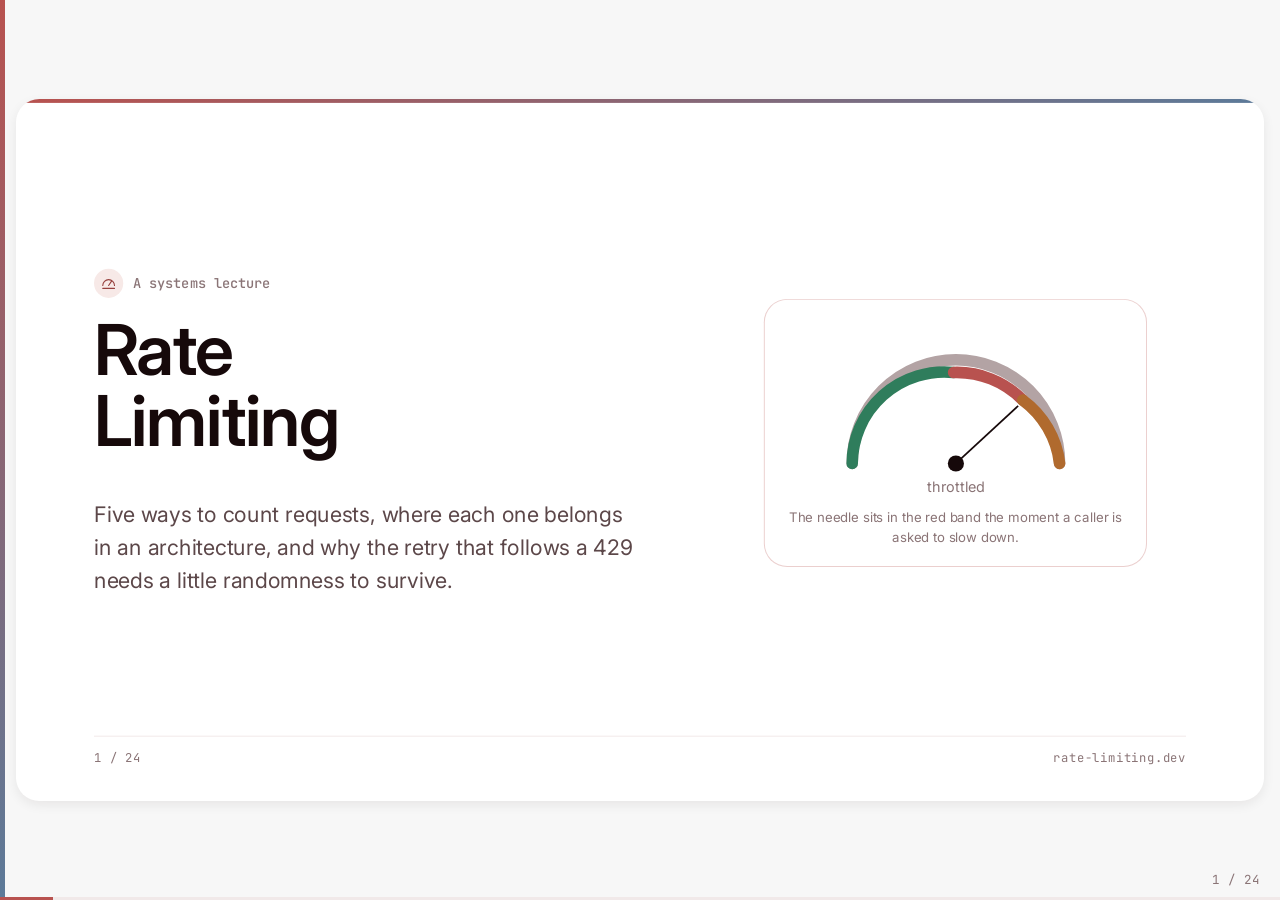
==== commit eb0ad830: "feat: live Archify diagrams, hands-on multi-tab demo, entrance stagger Reduce the deck-wide monotony" ====
--- a/index.html
+++ b/index.html
@@ -240,6 +240,19 @@
 .chart { display: flex; flex-direction: column; gap: 12px; min-width: 0; }
 .chart svg { display: block; width: 100%; height: auto; overflow: visible; }
 figcaption, .caption { font-size: 14.5px; line-height: 1.5; color: var(--muted); }
+figcaption a, .diagram-caption a { color: var(--accent2); font-family: var(--mono); font-size: 13px; white-space: nowrap; }
+
+/* ---------- embedded archify diagrams ---------- */
+.diagram-embed {
+  flex: 1; min-height: 0; border: 1px solid var(--panel-border); border-radius: var(--r-md);
+  overflow: hidden; background: var(--surface-alt);
+}
+.diagram-embed iframe { width: 100%; height: 100%; border: 0; display: block; }
+.diagram-caption {
+  display: flex; justify-content: space-between; align-items: baseline; gap: 16px;
+  margin-top: 10px; font-size: 14px; color: var(--muted);
+}
+.diagram-caption a { font-family: var(--mono); font-size: 13px; color: var(--accent2); white-space: nowrap; }
 .legend { display: flex; flex-wrap: wrap; gap: 18px; font-family: var(--mono); font-size: 13px; color: var(--muted); }
 .legend i { display: inline-block; vertical-align: middle; margin-right: 6px; }
 .lg-dot { width: 10px; height: 10px; border-radius: 50%; background: var(--accent); }
@@ -319,6 +332,14 @@
 svg [data-step] { transform: none; }
 [data-step].shown { opacity: 1; transform: none; }
 
+/* ---------- entrance stagger: a slide's own top-level children cascade in ---------- */
+.slide > *:not(.notes):not(.foot) {
+  opacity: 0; transform: translateY(16px);
+  transition: opacity 0.5s ease, transform 0.5s ease;
+}
+.slide.active > *:not(.notes):not(.foot) { opacity: 1; transform: none; }
+body.overview .slide > *:not(.notes):not(.foot) { opacity: 1; transform: none; transition: none; }
+
 /* ---------- hud ---------- */
 .progress { position: fixed; left: 0; right: 0; bottom: 0; height: 3px; background: var(--hairline-soft); }
 .progress i { display: block; height: 100%; width: 0; background: var(--accent); transition: width 0.3s ease; }
@@ -361,6 +382,7 @@
     opacity: 1; visibility: visible; transform: none; break-after: page;
   }
   [data-step] { opacity: 1; transform: none; }
+  .slide > *:not(.notes):not(.foot) { opacity: 1; transform: none; transition: none; }
   .progress, .pager, .notes-panel { display: none; }
 }
 </style>
@@ -422,7 +444,7 @@
         </figure>
       </div>
       <div class="notes"><p>Open with the two places a limiter matters: protecting your own system from callers, and behaving as a well-mannered client of someone else's API. Everything in this deck maps to one of those two roles.</p></div>
-      <div class="foot"><span>1 / 23</span><span>rate-limiting.dev</span></div>
+      <div class="foot"><span>1 / 24</span><span>rate-limiting.dev</span></div>
     </section>
 
     <!-- 2 — two directions -->
@@ -434,38 +456,23 @@
       <h2>Where it lives</h2>
       <p class="lead">Two places a rate limiter can sit, and what each one is defending.</p>
       <div class="notes"><p>This divider marks the shift from framing to mechanism — the next slide is the only architecture slide in the deck.</p></div>
-      <div class="foot"><span>2 / 23</span><span>act i · topology</span></div>
+      <div class="foot"><span>2 / 24</span><span>act i · topology</span></div>
     </section>
 
     <section class="slide" data-section="topology">
       <div class="eyebrow"><svg class="ic"><use href="#ic-gate"/></svg>Where it lives</div>
       <h2>A limiter can sit in two different places</h2>
-      <div class="body meter" style="justify-content:center;">
-        <svg viewBox="0 0 1120 260" style="width:100%;height:auto;overflow:visible;">
-          <text x="60" y="24" class="sv-lbl-sm">Protecting yourself</text>
-          <g>
-            <rect x="20" y="40" width="140" height="56" rx="12" class="sv-box"/><text x="90" y="73" text-anchor="middle" class="sv-lbl">Caller</text>
-            <rect x="210" y="40" width="150" height="56" rx="12" class="sv-box" data-step="1" opacity="0.5"/>
-            <text x="285" y="66" text-anchor="middle" class="sv-lbl-sm" data-step="1">Gateway / proxy</text>
-            <text x="285" y="82" text-anchor="middle" class="sv-hot" data-step="1">often absent</text>
-            <rect x="410" y="40" width="150" height="56" rx="12" class="sv-box-hot"/><text x="485" y="66" text-anchor="middle" class="sv-lbl">Application</text><text x="485" y="82" text-anchor="middle" class="sv-lbl-sm">the service itself</text>
-          </g>
-          <path d="M160 68 H208" class="sv-line" marker-end="url(#arrow)"/>
-          <path d="M360 68 H408" class="sv-line" marker-end="url(#arrow)"/>
-          <text x="485" y="118" text-anchor="middle" class="sv-lbl-sm">login, form submits, one-time codes</text>
-
-          <text x="60" y="170" class="sv-lbl-sm">Being a good client</text>
-          <g>
-            <rect x="20" y="186" width="150" height="56" rx="12" class="sv-box-hot"/><text x="95" y="212" text-anchor="middle" class="sv-lbl">Application</text><text x="95" y="228" text-anchor="middle" class="sv-lbl-sm">calling out</text>
-            <rect x="740" y="186" width="150" height="56" rx="12" class="sv-box"/><text x="815" y="212" text-anchor="middle" class="sv-lbl">Third-party API</text><text x="815" y="228" text-anchor="middle" class="sv-lbl-sm">has its own quota</text>
-          </g>
-          <path d="M170 214 H738" class="sv-line" marker-end="url(#arrow)"/>
-          <text x="455" y="204" text-anchor="middle" class="sv-lbl-sm">pace requests, back off on 429</text>
-          <defs><marker id="arrow" markerWidth="8" markerHeight="8" refX="6" refY="4" orient="auto"><path d="M0 0 L8 4 L0 8 Z" class="sv-ink"/></marker></defs>
-        </svg>
+      <div class="body" style="min-height:0;">
+        <div class="diagram-embed">
+          <iframe src="diagrams/request-topology.html" loading="lazy" title="Interactive: two directions through a rate limiter"></iframe>
+        </div>
+        <div class="diagram-caption">
+          <span>Pan, zoom, and trace the path — this is a live diagram, not a screenshot.</span>
+          <a href="diagrams/request-topology.html" target="_blank" rel="noopener">Open full screen ↗</a>
+        </div>
       </div>
       <div class="notes"><p>A dedicated gateway (Kong, Envoy, an API-manager tier) is the tidiest place to enforce inbound limits, but plenty of real systems skip it and enforce entirely in application code instead — which is where most of this deck lives.</p></div>
-      <div class="foot"><span>3 / 23</span><span>architecture</span></div>
+      <div class="foot"><span>3 / 24</span><span>architecture</span></div>
     </section>
 
     <!-- 3 — token bucket -->
@@ -477,7 +484,7 @@
       <h2>Counting algorithms</h2>
       <p class="lead">Five ways to decide whether a request gets through, from the burst-friendly to the perfectly accurate.</p>
       <div class="notes"><p>The longest section: token bucket, leaky bucket, fixed window, sliding log, sliding counter — in that order, cheapest first.</p></div>
-      <div class="foot"><span>4 / 23</span><span>act ii · algorithms</span></div>
+      <div class="foot"><span>4 / 24</span><span>act ii · algorithms</span></div>
     </section>
 
     <section class="slide" data-section="token-bucket">
@@ -487,7 +494,7 @@
         <div class="chart meter">
           <svg id="gantt"></svg>
           <div class="legend"><span><i class="lg-dot ink"></i>called immediately</span><span><i class="lg-bar"></i>sleeping off its debt</span></div>
-          <figcaption>Ten callers hit <code>acquire()</code> at the same instant. The first five spend the bucket's five tokens and go through immediately; from the sixth on, each caller is paced 200 ms apart.</figcaption>
+          <figcaption>Ten callers hit <code>acquire()</code> at the same instant. The first five spend the bucket's five tokens and go through immediately; from the sixth on, each caller is paced 200 ms apart. <a href="diagrams/token-bucket-flow.html" target="_blank" rel="noopener">Open the interactive flow ↗</a></figcaption>
         </div>
         <ul class="points">
           <li><span class="chip hot">lazy refill</span> No background thread tops up the bucket. Each call computes <code>tokens = min(capacity, tokens + elapsed × rate)</code> on the spot.</li>
@@ -496,7 +503,7 @@
         </ul>
       </div>
       <div class="notes"><p>This is the shape Stripe and AWS both use publicly for their API rate limits: a capacity that allows short bursts, refilled at a steady rate. It's the algorithm of choice whenever bursty, human-driven traffic needs some slack.</p></div>
-      <div class="foot"><span>5 / 23</span><span>token bucket</span></div>
+      <div class="foot"><span>5 / 24</span><span>token bucket</span></div>
     </section>
 
     <!-- 4 — pacer pseudocode -->
@@ -522,7 +529,7 @@
         </ul>
       </div>
       <div class="notes"><p>This is how ten concurrent callers end up queued 200 ms apart instead of all waking on the same refill tick and stampeding for the same token.</p></div>
-      <div class="foot"><span>6 / 23</span><span>token bucket · pseudocode</span></div>
+      <div class="foot"><span>6 / 24</span><span>token bucket · pseudocode</span></div>
     </section>
 
     <!-- 5 — leaky bucket -->
@@ -541,7 +548,7 @@
         </ul>
       </div>
       <div class="notes"><p>Leaky bucket is the traffic-shaping half of the pair — it protects whatever is downstream from ever seeing a spike, at the cost of some added latency for the items at the back of the queue.</p></div>
-      <div class="foot"><span>7 / 23</span><span>leaky bucket</span></div>
+      <div class="foot"><span>7 / 24</span><span>leaky bucket</span></div>
     </section>
 
     <!-- 6 — fixed window -->
@@ -560,7 +567,7 @@
         </ul>
       </div>
       <div class="notes"><p>This is the classic fixed-window failure mode: burst at the trailing edge of one window, burst again at the leading edge of the next, and the two combine into a spike the limit was never meant to allow.</p></div>
-      <div class="foot"><span>8 / 23</span><span>fixed window counter</span></div>
+      <div class="foot"><span>8 / 24</span><span>fixed window counter</span></div>
     </section>
 
     <!-- 7 — fixed window uses table -->
@@ -578,7 +585,7 @@
         </table>
       </div>
       <div class="notes"><p>All three are fixed-window counters underneath. What differs is where the count lives — in-process, or in a store shared across every instance of the service — which is the subject of a later slide.</p></div>
-      <div class="foot"><span>9 / 23</span><span>fixed window · common surfaces</span></div>
+      <div class="foot"><span>9 / 24</span><span>fixed window · common surfaces</span></div>
     </section>
 
     <!-- 8 — key design trio -->
@@ -606,7 +613,7 @@
         </div>
       </div>
       <div class="notes"><p>All three of these are cheap to get right and expensive to get wrong — they don't change the algorithm, just whether the algorithm is actually enforcing what it looks like it's enforcing.</p></div>
-      <div class="foot"><span>10 / 23</span><span>fixed window · key design</span></div>
+      <div class="foot"><span>10 / 24</span><span>fixed window · key design</span></div>
     </section>
 
     <!-- 9 — sliding window log -->
@@ -625,7 +632,7 @@
         </ul>
       </div>
       <div class="notes"><p>Sliding window log is the gold standard for accuracy and the worst choice for memory. It earns its keep only where correctness genuinely outweighs the cost — most systems settle for the counter below instead.</p></div>
-      <div class="foot"><span>11 / 23</span><span>sliding window log</span></div>
+      <div class="foot"><span>11 / 24</span><span>sliding window log</span></div>
     </section>
 
     <!-- 10 — sliding window counter -->
@@ -652,7 +659,7 @@
         </div>
       </div>
       <div class="notes"><p>Each key needs only two integers instead of a growing log. It smooths out most of the fixed-window boundary problem for a fraction of the memory of a sliding log — the usual production default.</p></div>
-      <div class="foot"><span>12 / 23</span><span>sliding window counter</span></div>
+      <div class="foot"><span>12 / 24</span><span>sliding window counter</span></div>
     </section>
 
     <!-- 11 — where state lives -->
@@ -664,7 +671,7 @@
       <h2>State &amp; correctness</h2>
       <p class="lead">An algorithm is only as honest as the counter behind it — and counters have races.</p>
       <div class="notes"><p>Two slides: where the count actually lives across replicas, and the INCR/EXPIRE race that corrupts it.</p></div>
-      <div class="foot"><span>13 / 23</span><span>act iii · distributed state</span></div>
+      <div class="foot"><span>13 / 24</span><span>act iii · distributed state</span></div>
     </section>
 
     <section class="slide" data-section="state-trio">
@@ -691,7 +698,7 @@
         </div>
       </div>
       <div class="notes"><p>None of these three is wrong on its own — the mistake is not knowing which one a given limiter uses, and being surprised when horizontal scaling quietly changes the effective rate.</p></div>
-      <div class="foot"><span>14 / 23</span><span>where state lives</span></div>
+      <div class="foot"><span>14 / 24</span><span>where state lives</span></div>
     </section>
 
     <!-- 12 — atomic race -->
@@ -713,7 +720,7 @@
         </ul>
       </div>
       <div class="notes"><p>This is the sharpest edge in any counter-based limiter built on a key-value store: two commands that look sequential in the code are two separate round trips to the server, and anything can happen in between them.</p></div>
-      <div class="foot"><span>15 / 23</span><span>atomicity</span></div>
+      <div class="foot"><span>15 / 24</span><span>atomicity</span></div>
     </section>
 
     <!-- 13 — outbound 429 handling -->
@@ -725,7 +732,7 @@
       <h2>Being a good client</h2>
       <p class="lead">The other half of rate limiting: pacing outbound calls and absorbing a 429 without causing the next one.</p>
       <div class="notes"><p>Retry-After, a shared circuit gate, backoff schedules, and why every one of them still needs jitter.</p></div>
-      <div class="foot"><span>16 / 23</span><span>act iv · backpressure</span></div>
+      <div class="foot"><span>16 / 24</span><span>act iv · backpressure</span></div>
     </section>
 
     <section class="slide" data-section="outbound-429">
@@ -749,7 +756,7 @@
         <div class="legend"><span><i class="lg-bar"></i>pacer draining evenly, ahead of the limit</span><span><i class="lg-dot" style="background:var(--reject)"></i>429 → gate closes for a bounded window</span></div>
       </div>
       <div class="notes"><p>A token-bucket pacer and a reactive circuit gate solve different halves of the same problem: the pacer tries to never get a 429 in the first place, the gate makes sure one 429 isn't wasted as a signal only its own caller sees.</p></div>
-      <div class="foot"><span>17 / 23</span><span>client-side backpressure</span></div>
+      <div class="foot"><span>17 / 24</span><span>client-side backpressure</span></div>
     </section>
 
     <!-- 14 — backoff table -->
@@ -767,7 +774,7 @@
         </table>
       </div>
       <div class="notes"><p>The two schedules with no jitter are exactly the ones where a real outage produces a genuine thundering herd — every failed job wakes up at the same computed instant.</p></div>
-      <div class="foot"><span>18 / 23</span><span>backoff schedules</span></div>
+      <div class="foot"><span>18 / 24</span><span>backoff schedules</span></div>
     </section>
 
     <!-- 15 — thundering herd -->
@@ -787,7 +794,7 @@
         <p class="readout" id="herd-readout"></p>
       </div>
       <div class="notes"><p>Exponential backoff only spaces the retries further apart over time — it never makes concurrent clients diverge from each other. Jitter is the only ingredient that does that. Full jitter produces the lowest total load; equal jitter guarantees at least half the base delay.</p></div>
-      <div class="foot"><span>19 / 23</span><span>jitter · simulated, per AWS's "Exponential Backoff and Jitter"</span></div>
+      <div class="foot"><span>19 / 24</span><span>jitter · simulated, per AWS's "Exponential Backoff and Jitter"</span></div>
     </section>
 
     <!-- 16 — three jitter formulas -->
@@ -810,7 +817,7 @@
         </div>
       </div>
       <div class="notes"><p>Full jitter produces the lowest aggregate load, per AWS's own writeup. Decorrelated jitter is attractive because it needs no retry counter at all — only the previous wait.</p></div>
-      <div class="foot"><span>20 / 23</span><span>jitter formulas</span></div>
+      <div class="foot"><span>20 / 24</span><span>jitter formulas</span></div>
     </section>
 
     <!-- 17 — Retry-After still needs jitter -->
@@ -829,11 +836,39 @@
         <p class="readout" id="ra-readout"></p>
       </div>
       <div class="notes"><p>The header tells every caller the same number, so obeying it literally recreates the herd it was meant to prevent. Adding a small jitter on top — retryAfter + random(0, 20%) — is the cheapest fix.</p></div>
-      <div class="foot"><span>21 / 23</span><span>Retry-After · jitter</span></div>
+      <div class="foot"><span>21 / 24</span><span>Retry-After · jitter</span></div>
+    </section>
+
+    <!-- try it yourself -->
+    <section class="slide" data-section="try-it">
+      <div class="eyebrow"><svg class="ic"><use href="#ic-gate"/></svg>Hands on</div>
+      <h2>Open it in four tabs and get throttled</h2>
+      <div class="split even">
+        <div class="stack">
+          <p class="lead" style="font-size:19px;">
+            A live page, not a screenshot: a simulated <code>GET /api/next-phone-number</code>
+            guarded by a real token bucket. Open the link below in three or four tabs and mash
+            the button in each — they all share one bucket through <code>localStorage</code>,
+            the same way replicas behind a load balancer share one Redis-backed limiter.
+          </p>
+          <ul class="points tight">
+            <li><b>Shared bucket</b> — every tab draws from the same 5 tokens, refilling at 1/s, no matter how many tabs are open.</li>
+            <li><b>Per-tab bucket</b> — flip the toggle and each tab gets its own bucket, reproducing the "in-process memory ⇒ limit × replica count" bug from slide 14.</li>
+          </ul>
+        </div>
+        <div class="card lift" style="justify-content:center; align-items:flex-start; gap:18px;">
+          <svg class="ic"><use href="#ic-valve"/></svg>
+          <div class="t">demo.html</div>
+          <p>Live request log, a real-time token gauge, and a mode switch shared across every tab you open.</p>
+          <a href="demo.html" target="_blank" rel="noopener" class="chip hot" style="font-size:15px; padding:11px 18px;">Open the demo ↗</a>
+        </div>
+      </div>
+      <div class="notes"><p>Open this link yourself in a few tabs before presenting it live — the shared bucket makes for a genuinely fun "watch us all get blocked together" moment.</p></div>
+      <div class="foot"><span>22 / 24</span><span>demo · try it yourself</span></div>
     </section>
 
     <!-- 18 — takeaways -->
-    
+
     <!-- divider 05 -->
     <section class="slide divider" data-section="divider-05">
       <div class="divider-num">05</div>
@@ -841,7 +876,7 @@
       <h2>Takeaways</h2>
       <p class="lead">Five things worth carrying out of this room.</p>
       <div class="notes"><p>Close on the two roles from the cover: protecting your own system, and behaving as a good client of someone else's.</p></div>
-      <div class="foot"><span>22 / 23</span><span>act v · summary</span></div>
+      <div class="foot"><span>23 / 24</span><span>act v · summary</span></div>
     </section>
 
     <section class="slide" data-section="takeaways">
@@ -855,7 +890,7 @@
         <li><span class="chip">backoff</span> Exponential backoff spaces retries apart over time; only jitter spreads concurrent clients apart from each other — and a server-issued Retry-After still needs it.</li>
       </ul>
       <div class="notes"><p>Close by connecting back to the two roles from slide 1: everything here is either protecting a system from its callers, or being a well-behaved caller of someone else's.</p></div>
-      <div class="foot"><span>23 / 23</span><span>rate-limiting.dev</span></div>
+      <div class="foot"><span>24 / 24</span><span>rate-limiting.dev</span></div>
     </section>
 
   </div>
@@ -1145,9 +1180,15 @@
     });
   }
 
+  function stagger(slide) {
+    const children = [...slide.children].filter((n) => !n.matches('.notes, .foot'));
+    children.forEach((n, i) => { n.style.transitionDelay = `${0.32 + i * 0.1}s`; });
+  }
+
   function render(slideChanged) {
     slides.forEach((s, i) => s.classList.toggle('active', i === current));
     const slide = slides[current];
+    if (slideChanged) stagger(slide);
     slide.querySelectorAll('[data-step]').forEach((n) => n.classList.toggle('shown', Number(n.dataset.step) <= step));
     if (slideChanged) countUp(slide);
     bar.style.width = `${((current + 1) / slides.length) * 100}%`;
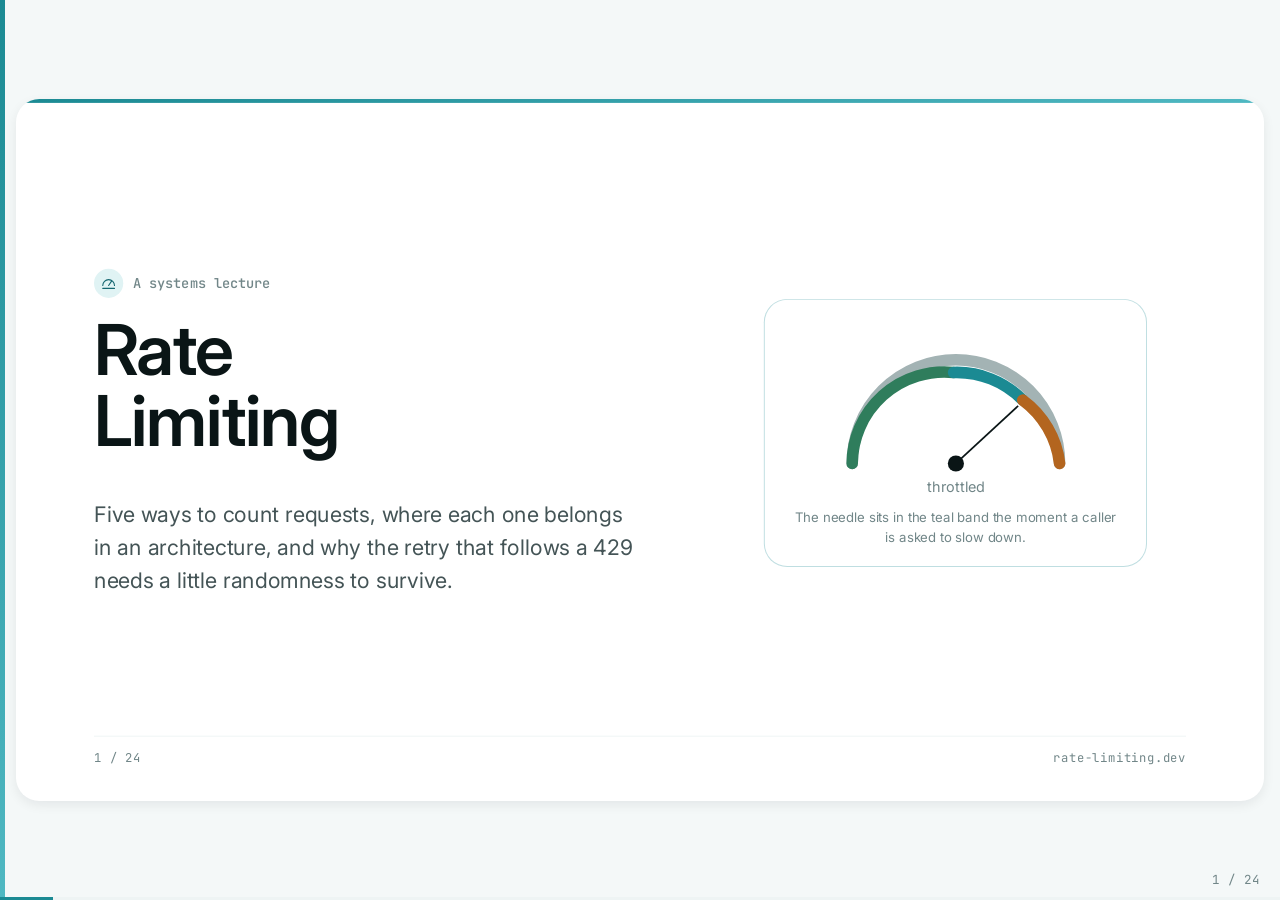
==== commit e127b6ae: "restyle: single console teal accent, drop the red duotone The red/soft-blue pairing read poorly. Rep" ====
--- a/index.html
+++ b/index.html
@@ -5,7 +5,7 @@
 <meta name="viewport" content="width=device-width, initial-scale=1" />
 <title>Rate Limiting</title>
 <meta name="description" content="A systems lecture on the five rate-limiting algorithms, where they live in an architecture, and why backoff needs jitter." />
-<link rel="icon" href="data:image/svg+xml,%3Csvg xmlns='http://www.w3.org/2000/svg' viewBox='0 0 24 24'%3E%3Ccircle cx='12' cy='12' r='11' fill='%230a0b0d'/%3E%3Cpath d='M12 6v6l4 2' stroke='%230052ff' stroke-width='2' fill='none' stroke-linecap='round'/%3E%3C/svg%3E" />
+<link rel="icon" href="data:image/svg+xml,%3Csvg xmlns='http://www.w3.org/2000/svg' viewBox='0 0 24 24'%3E%3Ccircle cx='12' cy='12' r='11' fill='%23081112'/%3E%3Cpath d='M12 6v6l4 2' stroke='%233fc7d4' stroke-width='2' fill='none' stroke-linecap='round'/%3E%3C/svg%3E" />
 <link rel="preconnect" href="https://fonts.googleapis.com" />
 <link rel="preconnect" href="https://fonts.gstatic.com" crossorigin />
 <link href="https://fonts.googleapis.com/css2?family=Inter:wght@400;500;600;700&family=JetBrains+Mono:wght@400;500;600&display=swap" rel="stylesheet" />
@@ -15,26 +15,27 @@
    left edge strip. Semantic green stays text-only for "allow"; "reject" sits one step warmer
    than the brand red so a rejected-request chip never reads as just another brand mention.
    Tokens declared once on :root, redefined for dark under both the media query and the
-   explicit toggle, per the three-theme-state rule. */
+   explicit toggle, per the three-theme-state rule. Accent is teal — a console-terminal color,
+   not a brand color — with amber/orange held in reserve for "reject" only. */
 :root {
-  --paper: #f7f7f7;
-  --ink: #16090a;
-  --body: #5c4749;
-  --muted: #8a7476;
-  --muted-soft: #b3a3a4;
-  --hairline: #e6d9da;
-  --hairline-soft: #f1e9e9;
+  --paper: #f4f8f8;
+  --ink: #0a1516;
+  --body: #445456;
+  --muted: #718688;
+  --muted-soft: #a3b3b4;
+  --hairline: #dbe6e7;
+  --hairline-soft: #eef4f4;
   --surface: #ffffff;
-  --surface-alt: #f6eeee;
-  --accent: #b8524f;
-  --accent-strong: #96403d;
-  --accent2: #5c7a99;
-  --accent-wash: #f7e9e7;
-  --panel-border: rgba(184, 82, 79, 0.28);
-  --reject: #b06a2e;
-  --reject-wash: #f7ece1;
+  --surface-alt: #eaf3f3;
+  --accent: #1b8a93;
+  --accent-strong: #146670;
+  --accent2: #4fb8c2;
+  --accent-wash: #e0f3f4;
+  --panel-border: rgba(27, 138, 147, 0.28);
+  --reject: #b3651f;
+  --reject-wash: #f8ece0;
   --allow: #2f7d5c;
-  --shadow: 0 4px 12px rgba(22, 9, 10, 0.07);
+  --shadow: 0 4px 12px rgba(10, 21, 22, 0.07);
   --r-sm: 8px;
   --r-md: 12px;
   --r-xl: 24px;
@@ -48,45 +49,45 @@
 
 @media (prefers-color-scheme: dark) {
   :root:not([data-theme='light']) {
-    --paper: #0c0808;
-    --ink: #f8f0ef;
-    --body: #cdb9b8;
-    --muted: #9c8888;
-    --muted-soft: #5f4e4e;
-    --hairline: #362323;
-    --hairline-soft: #241818;
-    --surface: #170f0f;
-    --surface-alt: #221515;
-    --accent: #c96b64;
-    --accent-strong: #dd8e83;
-    --accent2: #7e9ab8;
-    --accent-wash: #2b1614;
-    --panel-border: rgba(201, 107, 100, 0.32);
-    --reject: #c98354;
-    --reject-wash: #2a1c10;
-    --allow: #6bab8b;
+    --paper: #081112;
+    --ink: #eef7f8;
+    --body: #b9c8c9;
+    --muted: #7f9294;
+    --muted-soft: #4c5c5e;
+    --hairline: #1e2c2d;
+    --hairline-soft: #141f20;
+    --surface: #0f1a1b;
+    --surface-alt: #162324;
+    --accent: #3fc7d4;
+    --accent-strong: #83e2ea;
+    --accent2: #1e8f99;
+    --accent-wash: #0f2c30;
+    --panel-border: rgba(63, 199, 212, 0.35);
+    --reject: #e0a542;
+    --reject-wash: #2c2211;
+    --allow: #5fcf9e;
     --shadow: 0 8px 28px rgba(0, 0, 0, 0.55);
     color-scheme: dark;
   }
 }
 :root[data-theme='dark'] {
-  --paper: #0c0808;
-  --ink: #f8f0ef;
-  --body: #cdb9b8;
-  --muted: #9c8888;
-  --muted-soft: #5f4e4e;
-  --hairline: #362323;
-  --hairline-soft: #241818;
-  --surface: #170f0f;
-  --surface-alt: #221515;
-  --accent: #c96b64;
-  --accent-strong: #dd8e83;
-  --accent2: #7e9ab8;
-  --accent-wash: #2b1614;
-  --panel-border: rgba(201, 107, 100, 0.32);
-  --reject: #c98354;
-  --reject-wash: #2a1c10;
-  --allow: #6bab8b;
+  --paper: #081112;
+  --ink: #eef7f8;
+  --body: #b9c8c9;
+  --muted: #7f9294;
+  --muted-soft: #4c5c5e;
+  --hairline: #1e2c2d;
+  --hairline-soft: #141f20;
+  --surface: #0f1a1b;
+  --surface-alt: #162324;
+  --accent: #3fc7d4;
+  --accent-strong: #83e2ea;
+  --accent2: #1e8f99;
+  --accent-wash: #0f2c30;
+  --panel-border: rgba(63, 199, 212, 0.35);
+  --reject: #e0a542;
+  --reject-wash: #2c2211;
+  --allow: #5fcf9e;
   --shadow: 0 8px 28px rgba(0, 0, 0, 0.55);
   color-scheme: dark;
 }
@@ -440,7 +441,7 @@
             <circle cx="110" cy="120" r="7" class="sv-ink"/>
             <text x="110" y="145" text-anchor="middle" class="sv-lbl-sm">throttled</text>
           </svg>
-          <figcaption>The needle sits in the red band the moment a caller is asked to slow down.</figcaption>
+          <figcaption>The needle sits in the teal band the moment a caller is asked to slow down.</figcaption>
         </figure>
       </div>
       <div class="notes"><p>Open with the two places a limiter matters: protecting your own system from callers, and behaving as a well-mannered client of someone else's API. Everything in this deck maps to one of those two roles.</p></div>
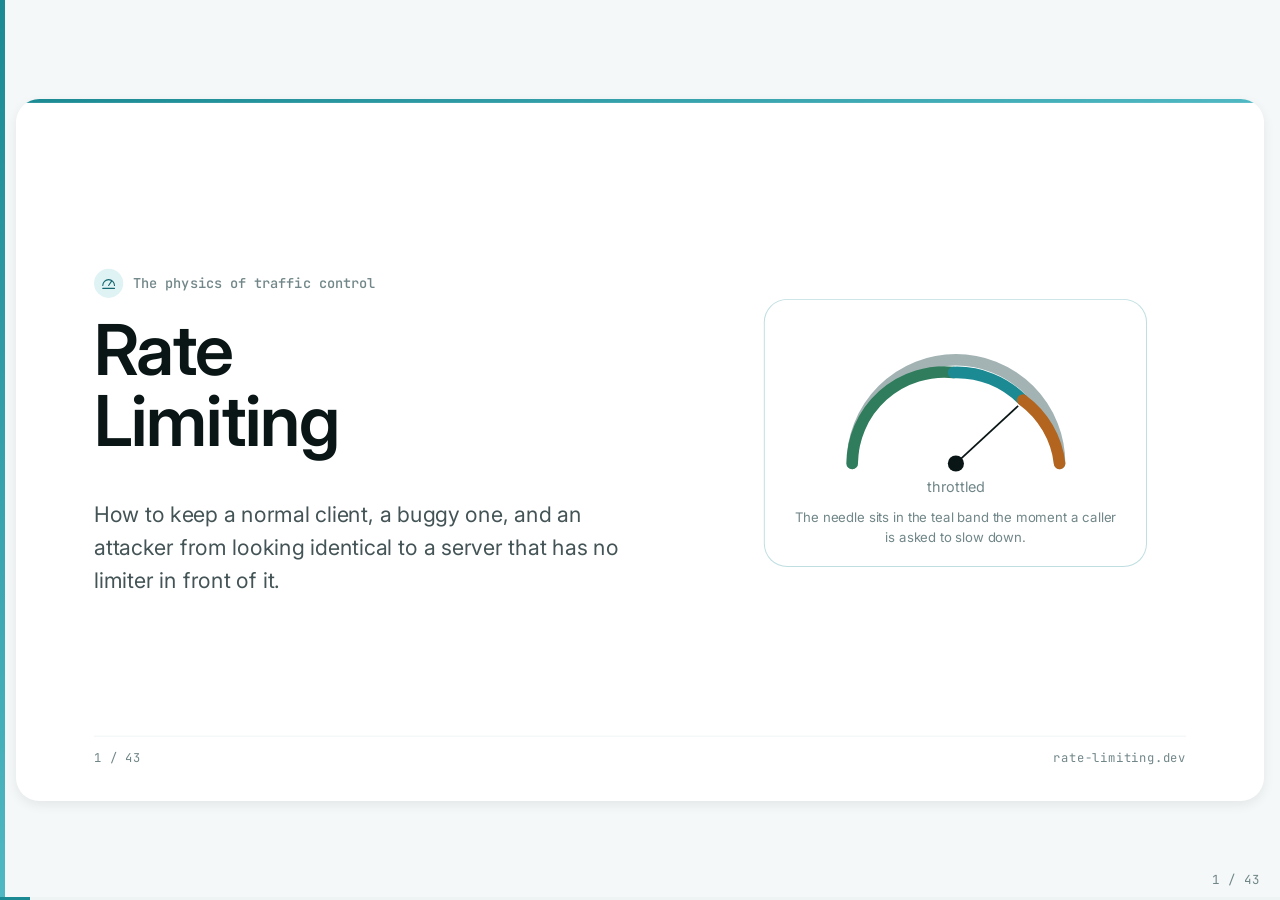
==== commit 4408b2c8: "docs: add English presentation outline, update SLIDE-PLAN/README Adapt vntech-rate-limit's rate-limi" ====
--- a/index.html
+++ b/index.html
@@ -390,6 +390,7 @@
 </head>
 <body>
 
+
 <svg class="icons" aria-hidden="true">
   <symbol id="ic-gate" viewBox="0 0 24 24" fill="none" stroke="currentColor" stroke-width="1.5" stroke-linecap="round" stroke-linejoin="round">
     <path d="M3 20V6l9-3 9 3v14" /><path d="M3 20h18" /><path d="M9 20v-7h6v7" /></symbol>
@@ -418,18 +419,29 @@
   <symbol id="ic-list" viewBox="0 0 24 24" fill="none" stroke="currentColor" stroke-width="1.5" stroke-linecap="round" stroke-linejoin="round">
     <path d="M9 6h11M9 12h11M9 18h11" /><circle cx="4.5" cy="6" r="1.3" fill="currentColor" stroke="none" />
     <circle cx="4.5" cy="12" r="1.3" fill="currentColor" stroke="none" /><circle cx="4.5" cy="18" r="1.3" fill="currentColor" stroke="none" /></symbol>
+  <symbol id="ic-server" viewBox="0 0 24 24" fill="none" stroke="currentColor" stroke-width="1.5" stroke-linecap="round" stroke-linejoin="round">
+    <rect x="4" y="4" width="16" height="6" rx="1.5" /><rect x="4" y="14" width="16" height="6" rx="1.5" />
+    <circle cx="7.2" cy="7" r="0.9" fill="currentColor" stroke="none" /><circle cx="7.2" cy="17" r="0.9" fill="currentColor" stroke="none" /></symbol>
+  <symbol id="ic-scale" viewBox="0 0 24 24" fill="none" stroke="currentColor" stroke-width="1.5" stroke-linecap="round" stroke-linejoin="round">
+    <path d="M12 3v17" /><path d="M12 20h5M12 20H7" /><path d="M5 7h14" />
+    <path d="M5 7 2 13a3 3 0 0 0 6 0Z" /><path d="M19 7l-3 6a3 3 0 0 0 6 0Z" /></symbol>
+  <symbol id="ic-shield" viewBox="0 0 24 24" fill="none" stroke="currentColor" stroke-width="1.5" stroke-linecap="round" stroke-linejoin="round">
+    <path d="M12 3.2 19 6v6c0 5-3.2 7.8-7 8.8-3.8-1-7-3.8-7-8.8V6Z" /></symbol>
+  <symbol id="ic-question" viewBox="0 0 24 24" fill="none" stroke="currentColor" stroke-width="1.5" stroke-linecap="round" stroke-linejoin="round">
+    <circle cx="12" cy="12" r="9" /><path d="M9.3 9.2a2.7 2.7 0 0 1 5.2.9c0 1.6-1.1 2.1-2.1 3-.6.5-.9 1-.9 1.8" />
+    <circle cx="12" cy="17.2" r="0.6" fill="currentColor" stroke="none" /></symbol>
 </svg>
 
 <div class="stage">
   <div class="deck" id="deck">
 
-    <!-- 1 — cover -->
+    <!-- 0 — cover -->
     <section class="slide" data-section="cover">
       <div class="cover-grid">
         <div class="stack">
-          <div class="eyebrow"><svg class="ic"><use href="#ic-gauge"/></svg>A systems lecture</div>
+          <div class="eyebrow"><svg class="ic"><use href="#ic-gauge"/></svg>The physics of traffic control</div>
           <h1 class="display">Rate<br />Limiting</h1>
-          <p class="lead">Five ways to count requests, where each one belongs in an architecture, and why the retry that follows a 429 needs a little randomness to survive.</p>
+          <p class="lead">How to keep a normal client, a buggy one, and an attacker from looking identical to a server that has no limiter in front of it.</p>
         </div>
         <figure class="gauge-card">
           <svg viewBox="0 0 220 150" style="width:100%;max-width:260px;">
@@ -444,25 +456,76 @@
           <figcaption>The needle sits in the teal band the moment a caller is asked to slow down.</figcaption>
         </figure>
       </div>
-      <div class="notes"><p>Open with the two places a limiter matters: protecting your own system from callers, and behaving as a well-mannered client of someone else's API. Everything in this deck maps to one of those two roles.</p></div>
-      <div class="foot"><span>1 / 24</span><span>rate-limiting.dev</span></div>
-    </section>
-
-    <!-- 2 — two directions -->
-    
-    <!-- divider 01 -->
+      <div class="notes"><p>Adapted from spartan-nhanta/vntech-rate-limit's internal talk outline. Seven sections: introduction, implementation layers, distributed state, algorithms, system design, a hands-on demo, and checkpoint questions.</p></div>
+      <div class="foot"><span>1 / 43</span><span>rate-limiting.dev</span></div>
+    </section>
+
+    <!-- ============ SECTION 1 — INTRODUCTION ============ -->
     <section class="slide divider" data-section="divider-01">
       <div class="divider-num">01</div>
       <div class="section-tag"><i></i>SECTION 1</div>
-      <h2>Where it lives</h2>
-      <p class="lead">Two places a rate limiter can sit, and what each one is defending.</p>
-      <div class="notes"><p>This divider marks the shift from framing to mechanism — the next slide is the only architecture slide in the deck.</p></div>
-      <div class="foot"><span>2 / 24</span><span>act i · topology</span></div>
+      <h2>Introduction</h2>
+      <p class="lead">What rate limiting is, the two concepts people conflate with it, and how a client is told to back off.</p>
+      <div class="notes"><p>Set up the vocabulary before any mechanism — this is the section that keeps "throttling" and "rate limiting" from being used as synonyms for the rest of the deck.</p></div>
+      <div class="foot"><span>2 / 43</span><span>act i · introduction</span></div>
+    </section>
+
+    <section class="slide" data-section="three-concepts">
+      <div class="eyebrow"><svg class="ic"><use href="#ic-gauge"/></svg>Three concepts, one confusion</div>
+      <h2>Rate limiting, throttling, and load shedding aren't the same thing</h2>
+      <div class="body meter" style="justify-content:center;">
+        <table class="tbl">
+          <thead><tr><th>Concept</th><th>Behavior once past the threshold</th><th>Where it actually lives</th></tr></thead>
+          <tbody>
+            <tr><td class="name">Rate limiting</td><td>Reject immediately — <code>429</code></td><td>HTTP API servers</td></tr>
+            <tr><td class="name">Throttling</td><td>Delay — hold the item, process it later</td><td>Async workers, queue consumers</td></tr>
+            <tr><td class="name">Load shedding</td><td>Reject selectively when the whole system is overloaded</td><td>Circuit breakers, infrastructure</td></tr>
+          </tbody>
+        </table>
+      </div>
+      <ul class="points tight" data-step="1">
+        <li>AWS, Stripe, and GitHub all call their <code>429</code> behavior "rate limiting" even though, strictly, it's a reject — not a delay. In plain HTTP APIs the two words get used interchangeably.</li>
+        <li><b>Real throttling</b> shows up in async systems: a worker pulling off a Kafka topic paces itself against a shared limiter before pushing to a downstream SMS gateway — it <i>sleeps</i>, it doesn't reject, and there's no HTTP client waiting on the other end.</li>
+      </ul>
+      <div class="notes"><p>Get this distinction settled early — every later slide about client behavior (backoff, retry, circuit gates) depends on knowing whether the caller is being rejected or merely delayed.</p></div>
+      <div class="foot"><span>3 / 43</span><span>rate limiting vs. throttling vs. load shedding</span></div>
+    </section>
+
+    <section class="slide" data-section="status-codes">
+      <div class="eyebrow"><svg class="ic"><use href="#ic-log"/></svg>The vocabulary in HTTP</div>
+      <h2>Three status codes that get confused</h2>
+      <div class="split code-left">
+        <pre class="code"><span class="hl">429</span> Too Many Requests   <span class="c">// rate limit — client sent too much</span>
+<span class="hl">503</span> Service Unavailable <span class="c">// load shedding — server is overloaded</span>
+<span class="hl">403</span> Forbidden           <span class="c">// authorization — NOT rate limiting</span>
+
+Retry-After: 30                <span class="c">// seconds to wait</span>
+X-RateLimit-Limit: 100         <span class="c">// the configured limit</span>
+X-RateLimit-Remaining: 0       <span class="c">// how much is left</span>
+X-RateLimit-Reset: 1704067320  <span class="c">// epoch time of the next reset</span></pre>
+        <ul class="points tight">
+          <li><b>429</b> is the caller's fault — they can fix it by slowing down.</li>
+          <li><b>503</b> is the server's problem — retrying won't necessarily help until it recovers.</li>
+          <li><b>403</b> means "no," permanently, regardless of rate — retrying is never the fix.</li>
+        </ul>
+      </div>
+      <div class="notes"><p>A surprising number of production incidents come from a client retrying a 403 as if it were a 429 — reading the code, not just the fact that something failed, matters.</p></div>
+      <div class="foot"><span>4 / 43</span><span>status codes &amp; headers</span></div>
+    </section>
+
+    <!-- ============ SECTION 2 — IMPLEMENTATION LAYERS ============ -->
+    <section class="slide divider" data-section="divider-02">
+      <div class="divider-num">02</div>
+      <div class="section-tag"><i></i>SECTION 2</div>
+      <h2>Implementation layers</h2>
+      <p class="lead">Rate limiting isn't one place — it belongs at several layers at once, each stopping a different class of problem.</p>
+      <div class="notes"><p>Client-side (don't send the waste), infrastructure (stop it before application code), application (the only layer with business context).</p></div>
+      <div class="foot"><span>5 / 43</span><span>act ii · implementation layers</span></div>
     </section>
 
     <section class="slide" data-section="topology">
-      <div class="eyebrow"><svg class="ic"><use href="#ic-gate"/></svg>Where it lives</div>
-      <h2>A limiter can sit in two different places</h2>
+      <div class="eyebrow"><svg class="ic"><use href="#ic-gate"/></svg>Three layers, one request</div>
+      <h2>Client, infrastructure, application — each catches something different</h2>
       <div class="body" style="min-height:0;">
         <div class="diagram-embed">
           <iframe src="diagrams/request-topology.html" loading="lazy" title="Interactive: two directions through a rate limiter"></iframe>
@@ -472,24 +535,286 @@
           <a href="diagrams/request-topology.html" target="_blank" rel="noopener">Open full screen ↗</a>
         </div>
       </div>
-      <div class="notes"><p>A dedicated gateway (Kong, Envoy, an API-manager tier) is the tidiest place to enforce inbound limits, but plenty of real systems skip it and enforce entirely in application code instead — which is where most of this deck lives.</p></div>
-      <div class="foot"><span>3 / 24</span><span>architecture</span></div>
-    </section>
-
-    <!-- 3 — token bucket -->
-    
-    <!-- divider 02 -->
-    <section class="slide divider" data-section="divider-02">
-      <div class="divider-num">02</div>
-      <div class="section-tag"><i></i>SECTION 2</div>
-      <h2>Counting algorithms</h2>
-      <p class="lead">Five ways to decide whether a request gets through, from the burst-friendly to the perfectly accurate.</p>
-      <div class="notes"><p>The longest section: token bucket, leaky bucket, fixed window, sliding log, sliding counter — in that order, cheapest first.</p></div>
-      <div class="foot"><span>4 / 24</span><span>act ii · algorithms</span></div>
+      <div class="notes"><p>A dedicated gateway (Kong, Envoy, an API-manager tier) is the tidiest place to enforce inbound limits, but plenty of real systems skip it and enforce entirely in application code instead.</p></div>
+      <div class="foot"><span>6 / 43</span><span>architecture</span></div>
+    </section>
+
+    <section class="slide" data-section="client-side">
+      <div class="eyebrow"><svg class="ic"><use href="#ic-clock"/></svg>2.1 · Client-side</div>
+      <h2>Don't send the wasted request in the first place</h2>
+      <div class="trio">
+        <div class="card lift">
+          <svg class="ic"><use href="#ic-clock"/></svg>
+          <div class="k">Debounce</div>
+          <div class="t">Collapse rapid-fire input</div>
+          <pre class="code">// typing "rate" fires 4 keystrokes
+const search = debounce(q =&gt;
+  api.search(q), 300)
+// only the last one, after 300ms
+// of silence, calls the API</pre>
+        </div>
+        <div class="card lift">
+          <svg class="ic"><use href="#ic-log"/></svg>
+          <div class="k">Batching</div>
+          <div class="t">Flush on an interval, not per event</div>
+          <pre class="code">const queue = []
+setInterval(() =&gt; {
+  if (queue.length) {
+    api.batchTrack(queue) // 1 call
+    queue.length = 0      // not N
+  }
+}, 2000)</pre>
+        </div>
+        <div class="card lift">
+          <svg class="ic"><use href="#ic-die"/></svg>
+          <div class="k">Backoff + full jitter</div>
+          <div class="t">On a 429, don't retry on the beat</div>
+          <pre class="code">const wait = Math.random() *
+  Math.min(cap, base * 2 ** i)
+await sleep(wait)
+// next 3 slides: why</pre>
+        </div>
+      </div>
+      <div class="notes"><p>None of these three protect the server directly — they exist so the client never sends the request that would have needed protecting against in the first place.</p></div>
+      <div class="foot"><span>7 / 43</span><span>client-side · debounce, batch, backoff</span></div>
+    </section>
+
+    <section class="slide" data-section="herd">
+      <div class="eyebrow"><svg class="ic"><use href="#ic-die"/></svg>Why jitter matters</div>
+      <h2>1,000 clients, no jitter, waking in unison</h2>
+      <div class="body">
+        <div class="seg" id="herd-seg" role="group" aria-label="Backoff mode">
+          <button data-mode="none" aria-pressed="true">No jitter</button>
+          <button data-mode="equal">Equal jitter</button>
+          <button data-mode="full">Full jitter</button>
+        </div>
+        <div class="chart meter">
+          <svg id="herd"></svg>
+          <figcaption>A downstream API drops for two minutes; 1,000 queued jobs fail together and retry on <code>30s → 90s → 210s</code>. Each bin is 5 seconds.</figcaption>
+        </div>
+        <p class="readout" id="herd-readout"></p>
+      </div>
+      <div class="notes"><p>Exponential backoff only spaces the retries further apart over time — it never makes concurrent clients diverge from each other. Jitter is the only ingredient that does that. Full jitter produces the lowest total load; equal jitter guarantees at least half the base delay.</p></div>
+      <div class="foot"><span>8 / 43</span><span>jitter · simulated, per AWS's "Exponential Backoff and Jitter"</span></div>
+    </section>
+
+    <section class="slide" data-section="jitter-formulas">
+      <div class="eyebrow"><svg class="ic"><use href="#ic-die"/></svg>Three jitter formulas</div>
+      <h2>Equal jitter is the common middle ground</h2>
+      <div class="split even">
+        <table class="tbl">
+          <thead><tr><th>Style</th><th>Wait time</th></tr></thead>
+          <tbody>
+            <tr><td class="name">Full jitter</td><td class="mono">random(0, min(cap, base·2ⁿ))</td></tr>
+            <tr><td class="name">Equal jitter</td><td class="mono">t/2 + random(0, t/2)</td></tr>
+            <tr><td class="name">Decorrelated</td><td class="mono">min(cap, random(base, prev·3))</td></tr>
+          </tbody>
+        </table>
+        <div class="stack">
+          <pre class="code">base = min(previousDelay * multiplier, maxDelay)
+<span class="hl">return random(base / 2, base + 1)</span></pre>
+          <p class="lead" style="font-size:16.5px;" data-step="1"><b>One catch:</b> if the next attempt's base is computed from the previous <em>jittered</em> delay rather than the original, each retry only grows by roughly <b>1.5×</b> on average, not the intended 2×.</p>
+        </div>
+      </div>
+      <div class="notes"><p>Full jitter produces the lowest aggregate load, per AWS's own writeup. Decorrelated jitter is attractive because it needs no retry counter at all — only the previous wait.</p></div>
+      <div class="foot"><span>9 / 43</span><span>jitter formulas</span></div>
+    </section>
+
+    <section class="slide" data-section="retry-after">
+      <div class="eyebrow"><svg class="ic"><use href="#ic-die"/></svg>Retry-After still needs jitter</div>
+      <h2>"Wait 60 seconds" — and everyone wakes at second 60</h2>
+      <div class="body">
+        <div class="seg" id="ra-seg" role="group" aria-label="With or without jitter">
+          <button data-mode="exact" aria-pressed="true">Retry-After, exact</button>
+          <button data-mode="jitter">+ random(0, 20%)</button>
+        </div>
+        <div class="chart meter">
+          <svg id="ra"></svg>
+          <figcaption>400 jobs are rejected at once, every one of them handed the same <code>Retry-After: 60</code>.</figcaption>
+        </div>
+        <p class="readout" id="ra-readout"></p>
+      </div>
+      <div class="notes"><p>The header tells every caller the same number, so obeying it literally recreates the herd it was meant to prevent. Adding a small jitter on top — retryAfter + random(0, 20%) — is the cheapest fix.</p></div>
+      <div class="foot"><span>10 / 43</span><span>Retry-After · jitter</span></div>
+    </section>
+
+    <section class="slide" data-section="nginx-eventloop">
+      <div class="eyebrow"><svg class="ic"><use href="#ic-server"/></svg>2.2 · Infrastructure</div>
+      <h2>One thread, ten thousand connections</h2>
+      <div class="split">
+        <div class="stack">
+          <p class="lead" style="font-size:19px;">Nginx isn't just a web server — it's a <b>reverse proxy</b> standing in front of the whole system, and this is the layer that stops a request before it ever reaches application code.</p>
+          <p style="color:var(--body); font-size:16.5px; line-height:1.55;">Most traditional web servers use <b>thread-per-connection</b>: 10,000 connections means 10,000 threads — expensive in memory, slow to context-switch.</p>
+        </div>
+        <div class="card lift">
+          <svg class="ic"><use href="#ic-server"/></svg>
+          <div class="k">Event-driven, non-blocking I/O</div>
+          <div class="t">One worker, thousands of connections</div>
+          <p>A single event loop thread reacts to <code>data ready</code>, <code>response ready</code>, <code>new connection</code>, <code>timeout</code> — while waiting on network I/O, the worker does other work instead of blocking on it. The same idea as Node.js's event loop, in C, and faster.</p>
+        </div>
+      </div>
+      <div class="notes"><p>This is why Nginx can front 10K concurrent connections on a single core — it isn't magic, it's just never blocking a thread on I/O it could be doing something else during.</p></div>
+      <div class="foot"><span>11 / 43</span><span>nginx · event loop</span></div>
+    </section>
+
+    <section class="slide" data-section="nginx-config">
+      <div class="eyebrow"><svg class="ic"><use href="#ic-pipe"/></svg>2.2 · Infrastructure</div>
+      <h2>Nginx enforces rate limits as a leaky bucket</h2>
+      <div class="split code-left">
+        <pre class="code"><span class="c"># declare a zone: by IP, 10MB, 10 req/s</span>
+limit_req_zone $binary_remote_addr
+  zone=api:10m rate=10r/s;
+
+server {
+  location /api/ {
+    <span class="hl">limit_req zone=api burst=20 nodelay;</span>
+    <span class="c"># burst=20 : queue up to 20 requests over rate
+# nodelay  : reject past that, no delay</span>
+    proxy_pass http://backend;
+  }
+}</pre>
+        <ul class="points tight">
+          <li><code>burst</code> <b>is</b> the leaky bucket's queue size — this directive is a leaky bucket by another name.</li>
+          <li><span class="chip">load balancing</span> round robin (default), <code>least_conn</code>, <code>ip_hash</code> (sticky sessions), or <code>weight=N</code> sit right alongside it in the same upstream block.</li>
+          <li><span class="chip">Kong / Envoy</span> centralize the same idea as a plugin/config shared across every gateway node — no per-service code to write.</li>
+        </ul>
+      </div>
+      <div class="notes"><p>Infrastructure-layer limiting is coarse — it only knows the IP, never the user or their subscription tier. That gap is exactly what the application layer fills next.</p></div>
+      <div class="foot"><span>12 / 43</span><span>nginx · config &amp; load balancing</span></div>
+    </section>
+
+    <section class="slide" data-section="app-middleware">
+      <div class="eyebrow"><svg class="ic"><use href="#ic-key"/></svg>2.3 · Application / middleware</div>
+      <h2>Where business context lives that infrastructure can't see</h2>
+      <div class="split code-left">
+        <pre class="code">val tier = userService.getTier(userId)
+<span class="c">// free / pro / enterprise</span>
+
+val limit = when (tier) {
+  "enterprise" -&gt; 10_000
+  "pro"        -&gt; 1_000
+  else         -&gt; <span class="hl">100</span>      <span class="c">// free</span>
+}
+
+val result = rateLimiter.check(
+  key = "$userId:$endpoint", limit = limit)</pre>
+        <ul class="points tight">
+          <li><b>Tier-based limits</b> — a VIP or paying customer gets a materially higher budget than a free account.</li>
+          <li><b>Per-endpoint limits</b> — a slow <code>/export</code> gets its own, tighter budget than a cheap read.</li>
+          <li><b>Per-API-key, not per-IP</b> — many users legitimately share one office IP; a key identifies the actual caller.</li>
+        </ul>
+      </div>
+      <div class="notes"><p>Infrastructure rate limiting is thick and coarse; application-layer limiting is where product decisions — who gets more, what costs more — actually get enforced.</p></div>
+      <div class="foot"><span>13 / 43</span><span>application layer · business logic</span></div>
+    </section>
+
+    <!-- ============ SECTION 3 — DISTRIBUTED STATE ============ -->
+    <section class="slide divider" data-section="divider-03">
+      <div class="divider-num">03</div>
+      <div class="section-tag"><i></i>SECTION 3</div>
+      <h2>Distributed state</h2>
+      <p class="lead">Why Redis, why Lua — the foundation every algorithm in the next section is built on.</p>
+      <div class="notes"><p>The multi-pod counter problem, the race it creates, the atomic fix, Redis Cluster's hash-tag requirement, and where precision trades off against performance.</p></div>
+      <div class="foot"><span>14 / 43</span><span>act iii · distributed state</span></div>
+    </section>
+
+    <section class="slide" data-section="multi-pod">
+      <div class="eyebrow"><svg class="ic"><use href="#ic-server"/></svg>3.1 · The problem</div>
+      <h2>Every pod counting on its own adds up to nothing</h2>
+      <div class="body meter" style="justify-content:center;">
+        <svg viewBox="0 0 900 220" style="width:100%;height:auto;overflow:visible;">
+          <rect x="20" y="90" width="120" height="50" rx="10" class="sv-box"/><text x="80" y="120" text-anchor="middle" class="sv-lbl">Request</text>
+          <path d="M140 115 H198" class="sv-line" marker-end="url(#arrow-mp)"/>
+          <rect x="200" y="90" width="150" height="50" rx="10" class="sv-box-hot"/><text x="275" y="120" text-anchor="middle" class="sv-lbl">Load Balancer</text>
+          <path d="M350 115 L420 55" class="sv-line" marker-end="url(#arrow-mp)"/>
+          <path d="M350 115 H420" class="sv-line" marker-end="url(#arrow-mp)"/>
+          <path d="M350 115 L420 191" class="sv-line" marker-end="url(#arrow-mp)"/>
+          <rect x="420" y="30" width="150" height="50" rx="10" class="sv-box"/><text x="495" y="55" text-anchor="middle" class="sv-lbl">Pod 1</text><text x="495" y="71" text-anchor="middle" class="sv-hot">counter = 47</text>
+          <rect x="420" y="98" width="150" height="50" rx="10" class="sv-box"/><text x="495" y="123" text-anchor="middle" class="sv-lbl">Pod 2</text><text x="495" y="139" text-anchor="middle" class="sv-hot">counter = 12</text>
+          <rect x="420" y="166" width="150" height="50" rx="10" class="sv-box"/><text x="495" y="191" text-anchor="middle" class="sv-lbl">Pod 3</text><text x="495" y="207" text-anchor="middle" class="sv-hot">counter = 38</text>
+          <text x="700" y="55" class="sv-lbl">each pod thinks</text>
+          <text x="700" y="71" class="sv-lbl-sm">it's under the limit</text>
+          <text x="700" y="145" class="sv-lbl" font-weight="700">real total: 97</text>
+          <text x="700" y="161" class="sv-lbl-sm">limit configured: 50 — bypassed</text>
+          <defs><marker id="arrow-mp" markerWidth="8" markerHeight="8" refX="6" refY="4" orient="auto"><path d="M0 0 L8 4 L0 8 Z" class="sv-ink"/></marker></defs>
+        </svg>
+      </div>
+      <div class="notes"><p>Three replicas, three independent in-memory counters, three numbers each under budget — and a real total that isn't. The fix is a counter shared in Redis, not three local ones.</p></div>
+      <div class="foot"><span>15 / 43</span><span>distributed state · the problem</span></div>
+    </section>
+
+    <section class="slide" data-section="race">
+      <div class="eyebrow"><svg class="ic"><use href="#ic-lock"/></svg>3.2–3.3 · Race &amp; fix</div>
+      <h2>Two commands, one race</h2>
+      <div class="split code-left">
+        <div class="stack">
+          <div class="code-label">Two round trips — not atomic</div>
+          <pre class="code">count = INCR(key)      <span class="c">// (1)</span>
+if count == 1:
+  <span class="hl">EXPIRE(key, ttl)</span>    <span class="c">// (2)</span>
+return count</pre>
+        </div>
+        <ul class="points tight" data-step="1">
+          <li><b>Crash between (1) and (2):</b> the key exists with no expiry at all.</li>
+          <li>The counter for that key now grows forever, and every future attempt gets blocked by a limit that never resets.</li>
+          <li><span class="chip">the fix</span> Redis is single-threaded — a Lua script (<code>EVAL</code>/<code>EVALSHA</code>) runs to completion with nothing interleaved. Wrap the read-decide-write in one script and the second pod simply sees the already-updated value.</li>
+        </ul>
+      </div>
+      <div class="notes"><p>This is the sharpest edge in any counter-based limiter built on a key-value store: two commands that look sequential in the code are two separate round trips to the server, and anything can happen in between them.</p></div>
+      <div class="foot"><span>16 / 43</span><span>atomicity · Lua scripts</span></div>
+    </section>
+
+    <section class="slide" data-section="hash-tags">
+      <div class="eyebrow"><svg class="ic"><use href="#ic-server"/></svg>3.4 · Redis Cluster</div>
+      <h2>A Lua script only runs on one node</h2>
+      <div class="split code-left">
+        <pre class="code"><span class="c"># no hash tag — the two keys can land</span>
+<span class="c"># on two different nodes</span>
+rl:user_456:prev  <span class="c">→ node A</span>
+rl:user_456:curr  <span class="c">→ node B</span>  <span class="chip risk" style="margin-left:6px;">CROSSSLOT</span>
+
+<span class="c"># hash tag {} — Redis hashes only</span>
+<span class="c"># the part inside the braces</span>
+<span class="hl">rl:{user_456}:prev</span>  <span class="c">→ hash "user_456" → node B</span>
+<span class="hl">rl:{user_456}:curr</span>  <span class="c">→ hash "user_456" → node B</span>  <span class="chip ok" style="margin-left:6px;">same node</span></pre>
+        <p style="color:var(--body); font-size:16.5px; line-height:1.55;">Two related keys on two different cluster nodes make the Lua script that needs both of them fail outright with a <code>CROSSSLOT</code> error. Wrapping the shared part of the key in <code>{}</code> tells Redis to hash only that substring, guaranteeing every key sharing it lands on the same node — and the script stays legal.</p>
+      </div>
+      <div class="notes"><p>This is a Redis Cluster-specific gotcha that doesn't show up at all against a single Redis instance — worth knowing before the first CROSSSLOT error in production.</p></div>
+      <div class="foot"><span>17 / 43</span><span>redis cluster · hash tags</span></div>
+    </section>
+
+    <section class="slide" data-section="precision-performance">
+      <div class="eyebrow"><svg class="ic"><use href="#ic-scale"/></svg>3.5 · Precision vs. performance</div>
+      <h2>Three points on the same spectrum</h2>
+      <div class="body meter" style="justify-content:center;">
+        <table class="tbl">
+          <thead><tr><th>Approach</th><th>Latency</th><th>Precision</th><th>Scale</th></tr></thead>
+          <tbody>
+            <tr><td class="name">Lua script<span>strong consistency</span></td><td class="mono">1–4ms (Redis round trip)</td><td>Exact</td><td class="num">~100K req/s per node</td></tr>
+            <tr><td class="name">Local cache<span>async-synced every 100ms</span></td><td class="mono">~0ms</td><td>Can overshoot ~10–30% briefly</td><td class="num">Millions req/s</td></tr>
+            <tr><td class="name">Approximate<span>probabilistic</span></td><td class="mono">~0ms</td><td>Low</td><td class="num">Unbounded</td></tr>
+          </tbody>
+        </table>
+      </div>
+      <ul class="points tight" data-step="1">
+        <li>The local-cache pattern is fine for a social feed's like counter and unacceptable for billing — three pods unsynced for 100ms can let through up to 3× the limit in that window.</li>
+      </ul>
+      <div class="notes"><p>This table is the one to return to whenever someone asks "why don't we just cache the counter locally" — the answer depends entirely on what the limit is protecting.</p></div>
+      <div class="foot"><span>18 / 43</span><span>precision vs. performance</span></div>
+    </section>
+
+    <!-- ============ SECTION 4 — ALGORITHMS ============ -->
+    <section class="slide divider" data-section="divider-04">
+      <div class="divider-num">04</div>
+      <div class="section-tag"><i></i>SECTION 4</div>
+      <h2>Algorithms</h2>
+      <p class="lead">Six ways to decide whether a request gets through — all six assume the Redis + Lua foundation above.</p>
+      <div class="notes"><p>Cheapest first: fixed window, sliding log, sliding counter, token bucket, leaky bucket, then GCRA as the one-field rewrite of token bucket.</p></div>
+      <div class="foot"><span>19 / 43</span><span>act iv · algorithms</span></div>
     </section>
 
     <section class="slide" data-section="token-bucket">
-      <div class="eyebrow"><svg class="ic"><use href="#ic-bucket"/></svg>Token bucket</div>
+      <div class="eyebrow"><svg class="ic"><use href="#ic-bucket"/></svg>4.4 · Token bucket</div>
       <h2>A burst, then a steady drip</h2>
       <div class="split">
         <div class="chart meter">
@@ -503,11 +828,10 @@
           <li><span class="chip risk">bounded wait</span> If the computed wait exceeds a cap, fail fast instead of queuing indefinitely — a busy caller should hear about it, not stall a batch job.</li>
         </ul>
       </div>
-      <div class="notes"><p>This is the shape Stripe and AWS both use publicly for their API rate limits: a capacity that allows short bursts, refilled at a steady rate. It's the algorithm of choice whenever bursty, human-driven traffic needs some slack.</p></div>
-      <div class="foot"><span>5 / 24</span><span>token bucket</span></div>
-    </section>
-
-    <!-- 4 — pacer pseudocode -->
+      <div class="notes"><p>Allows controlled bursts, O(1), gives an exact Retry-After, no boundary spike — the generally recommended default. Needs two tuned parameters: capacity and rate.</p></div>
+      <div class="foot"><span>20 / 43</span><span>token bucket</span></div>
+    </section>
+
     <section class="slide" data-section="pacer-code">
       <div class="eyebrow"><svg class="ic"><use href="#ic-bucket"/></svg>Token bucket · mechanics</div>
       <h2>Borrow first, then sleep off the debt</h2>
@@ -530,12 +854,11 @@
         </ul>
       </div>
       <div class="notes"><p>This is how ten concurrent callers end up queued 200 ms apart instead of all waking on the same refill tick and stampeding for the same token.</p></div>
-      <div class="foot"><span>6 / 24</span><span>token bucket · pseudocode</span></div>
-    </section>
-
-    <!-- 5 — leaky bucket -->
+      <div class="foot"><span>21 / 43</span><span>token bucket · pseudocode</span></div>
+    </section>
+
     <section class="slide" data-section="leaky-bucket">
-      <div class="eyebrow"><svg class="ic"><use href="#ic-pipe"/></svg>Leaky bucket</div>
+      <div class="eyebrow"><svg class="ic"><use href="#ic-pipe"/></svg>4.5 · Leaky bucket</div>
       <h2>Smooth the output, not the input</h2>
       <div class="split">
         <div class="chart meter">
@@ -545,16 +868,15 @@
         <ul class="points">
           <li>Instead of enqueuing thousands of jobs at once, each one gets a delay proportional to its position in the queue: <code>delay = index / jobsPerSecond</code>.</li>
           <li>A durable queue plays the role of the bucket, draining downstream at a constant, predictable rate no matter how bursty the enqueue was.</li>
-          <li><span class="chip">vs. token bucket</span> Token bucket answers "how much burst can I absorb?" Leaky bucket answers "at what steady rate do I drain?" A saturated token bucket behaves like a leaky one.</li>
+          <li><span class="chip">counter vs. queue</span> A counter-based leaky bucket isn't a true smoother — it can still let a burst through if the queue has room. Genuinely smooth output needs a real FIFO queue, like a worker pulling off Kafka.</li>
         </ul>
       </div>
       <div class="notes"><p>Leaky bucket is the traffic-shaping half of the pair — it protects whatever is downstream from ever seeing a spike, at the cost of some added latency for the items at the back of the queue.</p></div>
-      <div class="foot"><span>7 / 24</span><span>leaky bucket</span></div>
-    </section>
-
-    <!-- 6 — fixed window -->
+      <div class="foot"><span>22 / 43</span><span>leaky bucket</span></div>
+    </section>
+
     <section class="slide" data-section="fixed-window">
-      <div class="eyebrow"><svg class="ic"><use href="#ic-window"/></svg>Fixed window counter</div>
+      <div class="eyebrow"><svg class="ic"><use href="#ic-window"/></svg>4.1 · Fixed window counter</div>
       <h2>Cheap to run, leaky at the seams</h2>
       <div class="split even">
         <div class="chart meter">
@@ -562,16 +884,15 @@
           <figcaption>A window keyed off "time since first hit" rather than the wall clock: two callers can each open their own 20-second window and never see it collide with anyone else's.</figcaption>
         </div>
         <ul class="points">
-          <li><span class="chip">the appeal</span> One counter per key, reset on a timer. No history to store, trivial to reason about.</li>
+          <li><span class="chip">the appeal</span> One counter per key, reset on a timer. <code>INCR</code> + <code>EXPIRE</code> — doesn't even need Lua, since <code>INCR</code> is already atomic on its own.</li>
           <li><span class="chip risk">boundary burst</span> A caller who spends the limit at the end of window A and again at the start of window B gets roughly double the intended rate in a short span.</li>
           <li>If the counter's TTL is set only on the first hit and never refreshed, the window is anchored to that caller's own history, not to a shared clock — which is what makes two windows able to abut like this.</li>
         </ul>
       </div>
       <div class="notes"><p>This is the classic fixed-window failure mode: burst at the trailing edge of one window, burst again at the leading edge of the next, and the two combine into a spike the limit was never meant to allow.</p></div>
-      <div class="foot"><span>8 / 24</span><span>fixed window counter</span></div>
-    </section>
-
-    <!-- 7 — fixed window uses table -->
+      <div class="foot"><span>23 / 43</span><span>fixed window counter</span></div>
+    </section>
+
     <section class="slide" data-section="inbound-table">
       <div class="eyebrow"><svg class="ic"><use href="#ic-window"/></svg>Fixed window · in the wild</div>
       <h2>Where this shows up in a typical product</h2>
@@ -585,11 +906,10 @@
           </tbody>
         </table>
       </div>
-      <div class="notes"><p>All three are fixed-window counters underneath. What differs is where the count lives — in-process, or in a store shared across every instance of the service — which is the subject of a later slide.</p></div>
-      <div class="foot"><span>9 / 24</span><span>fixed window · common surfaces</span></div>
-    </section>
-
-    <!-- 8 — key design trio -->
+      <div class="notes"><p>All three are fixed-window counters underneath. What differs is where the count lives — in-process, or in a store shared across every instance of the service.</p></div>
+      <div class="foot"><span>24 / 43</span><span>fixed window · common surfaces</span></div>
+    </section>
+
     <section class="slide" data-section="key-trio">
       <div class="eyebrow"><svg class="ic"><use href="#ic-key"/></svg>Design details that matter</div>
       <h2>Picking the right key is most of the design</h2>
@@ -614,12 +934,11 @@
         </div>
       </div>
       <div class="notes"><p>All three of these are cheap to get right and expensive to get wrong — they don't change the algorithm, just whether the algorithm is actually enforcing what it looks like it's enforcing.</p></div>
-      <div class="foot"><span>10 / 24</span><span>fixed window · key design</span></div>
-    </section>
-
-    <!-- 9 — sliding window log -->
+      <div class="foot"><span>25 / 43</span><span>fixed window · key design</span></div>
+    </section>
+
     <section class="slide" data-section="sliding-log">
-      <div class="eyebrow"><svg class="ic"><use href="#ic-log"/></svg>Sliding window log</div>
+      <div class="eyebrow"><svg class="ic"><use href="#ic-log"/></svg>4.2 · Sliding window log</div>
       <h2>Perfectly accurate, and it shows in the memory bill</h2>
       <div class="split">
         <div class="chart meter">
@@ -627,18 +946,17 @@
           <figcaption>Every request is a timestamp. Anything older than the window is trimmed before the remaining ones are counted.</figcaption>
         </div>
         <ul class="points">
-          <li>A common implementation: a sorted set per key. Trim everything older than <code>now − window</code>, then read the remaining size, then add the new timestamp.</li>
+          <li>A Redis sorted set per key: <code>ZREMRANGEBYSCORE</code> trims anything older than the window, <code>ZCARD</code> counts what's left, <code>ZADD</code> writes the new timestamp.</li>
           <li>No boundary artifact at all — the window truly slides, so there's no clock edge to exploit.</li>
-          <li>The cost: memory per key scales with request volume, not with a constant — a hot key under attack is exactly the key that gets expensive.</li>
+          <li>The cost: memory per key scales with request volume, not with a constant. 100 req/min per user × 1M users = 100M sorted-set entries.</li>
         </ul>
       </div>
-      <div class="notes"><p>Sliding window log is the gold standard for accuracy and the worst choice for memory. It earns its keep only where correctness genuinely outweighs the cost — most systems settle for the counter below instead.</p></div>
-      <div class="foot"><span>11 / 24</span><span>sliding window log</span></div>
-    </section>
-
-    <!-- 10 — sliding window counter -->
+      <div class="notes"><p>Sliding window log is the gold standard for accuracy and the worst choice for memory. It earns its keep only where correctness genuinely outweighs the cost — billing is the canonical example.</p></div>
+      <div class="foot"><span>26 / 43</span><span>sliding window log</span></div>
+    </section>
+
     <section class="slide" data-section="sliding-counter">
-      <div class="eyebrow"><svg class="ic"><use href="#ic-gauge"/></svg>Sliding window counter</div>
+      <div class="eyebrow"><svg class="ic"><use href="#ic-gauge"/></svg>4.3 · Sliding window counter</div>
       <h2>An estimate from just two numbers</h2>
       <div class="split">
         <div class="stack">
@@ -656,88 +974,188 @@
             <label>Elapsed into current window <output id="sw-el-o">5 min</output>
               <input id="sw-el" type="range" min="0" max="15" value="5" /></label>
           </div>
-          <p class="caption">Drag the sliders to see <code>current + previous × (1 − elapsed / window)</code> respond — a 10-per-15-minute limit, the same shape as the login example.</p>
-        </div>
-      </div>
-      <div class="notes"><p>Each key needs only two integers instead of a growing log. It smooths out most of the fixed-window boundary problem for a fraction of the memory of a sliding log — the usual production default.</p></div>
-      <div class="foot"><span>12 / 24</span><span>sliding window counter</span></div>
-    </section>
-
-    <!-- 11 — where state lives -->
-    
-    <!-- divider 03 -->
-    <section class="slide divider" data-section="divider-03">
-      <div class="divider-num">03</div>
-      <div class="section-tag"><i></i>SECTION 3</div>
-      <h2>State &amp; correctness</h2>
-      <p class="lead">An algorithm is only as honest as the counter behind it — and counters have races.</p>
-      <div class="notes"><p>Two slides: where the count actually lives across replicas, and the INCR/EXPIRE race that corrupts it.</p></div>
-      <div class="foot"><span>13 / 24</span><span>act iii · distributed state</span></div>
-    </section>
-
-    <section class="slide" data-section="state-trio">
-      <div class="eyebrow"><svg class="ic"><use href="#ic-gauge"/></svg>Distributed state</div>
-      <h2>Where the counter lives sets the real limit</h2>
+          <p class="caption">Drag the sliders to see <code>current + previous × (1 − elapsed / window)</code> respond — a 10-per-15-minute limit, the same shape as the login example. It assumes traffic is spread evenly through each window; a burst concentrated at the edges of two windows can still slip to roughly 2× the limit.</p>
+        </div>
+      </div>
+      <div class="notes"><p>Each key needs only two integers instead of a growing log. O(1) memory, usually within a few percent of exact — the usual production default for public APIs.</p></div>
+      <div class="foot"><span>27 / 43</span><span>sliding window counter</span></div>
+    </section>
+
+    <section class="slide" data-section="gcra">
+      <div class="eyebrow"><svg class="ic"><use href="#ic-clock"/></svg>4.6 · GCRA</div>
+      <h2>Token bucket, rewritten as an appointment book</h2>
+      <div class="split code-left">
+        <pre class="code"><span class="c">// tat = "theoretical arrival time" — one field,</span>
+<span class="c">// not {tokens, last_ts}</span>
+now  = current_time()
+tat  = max(GET(key), now)
+allow_at = tat - burst_window
+
+if now &gt;= allow_at:
+  <span class="hl">SET(key, tat + emission_interval)</span>
+  return ALLOWED
+else:
+  return DENIED, retry_after = allow_at - now</pre>
+        <ul class="points tight">
+          <li>Mathematically equivalent to token bucket — same burst allowance, same steady rate — but stores <b>one</b> value instead of two.</li>
+          <li>Used inside <code>redis-cell</code>, a native Redis module that implements this in C.</li>
+          <li>Rarely hand-rolled in application code: token bucket is easier to reason about and just as capable. Worth knowing GCRA exists as "the one-field version."</li>
+        </ul>
+      </div>
+      <div class="notes"><p>Generic Cell Rate Algorithm — originally from ATM network traffic control, repurposed for API rate limiting. The name is the least intuitive part; the mechanism is a direct restatement of token bucket.</p></div>
+      <div class="foot"><span>28 / 43</span><span>gcra · generic cell rate algorithm</span></div>
+    </section>
+
+    <section class="slide" data-section="algo-comparison">
+      <div class="eyebrow"><svg class="ic"><use href="#ic-scale"/></svg>Six algorithms, compared</div>
+      <h2>There's a default, and it's token bucket</h2>
+      <div class="body meter" style="justify-content:center;">
+        <table class="tbl">
+          <thead><tr><th>Algorithm</th><th>Memory</th><th>Boundary spike</th><th>Allows burst</th><th>Exact Retry-After</th><th>Best for</th></tr></thead>
+          <tbody>
+            <tr><td class="name">Fixed Window</td><td class="mono">O(1)</td><td><span class="chip risk">up to 2×</span></td><td>—</td><td>—</td><td>Simple, low-stakes limits</td></tr>
+            <tr><td class="name">Sliding Log</td><td class="mono">O(N)</td><td><span class="chip ok">none</span></td><td>—</td><td>—</td><td>Billing, exact accounting</td></tr>
+            <tr><td class="name">Sliding Counter</td><td class="mono">O(1)</td><td><span class="chip hot">~2× worst case</span></td><td>—</td><td>—</td><td>Most public APIs</td></tr>
+            <tr><td class="name">Token Bucket</td><td class="mono">O(1)</td><td><span class="chip ok">none</span></td><td><span class="chip ok">yes</span></td><td><span class="chip ok">yes</span></td><td><b>Default choice</b></td></tr>
+            <tr><td class="name">Leaky Bucket</td><td class="mono">O(1)</td><td><span class="chip ok">none</span></td><td>—</td><td><span class="chip ok">yes</span></td><td>Protecting a downstream system</td></tr>
+            <tr><td class="name">GCRA</td><td class="mono">O(1), 1 field</td><td><span class="chip ok">none</span></td><td><span class="chip ok">yes</span></td><td><span class="chip ok">yes</span></td><td>Same as token bucket, tighter storage</td></tr>
+          </tbody>
+        </table>
+      </div>
+      <div class="notes"><p>When in doubt, reach for token bucket. Reach for sliding log only when the accuracy genuinely has to be exact, and for leaky bucket specifically when the thing you're protecting is downstream, not yourself.</p></div>
+      <div class="foot"><span>29 / 43</span><span>algorithm comparison</span></div>
+    </section>
+
+    <!-- ============ SECTION 5 — SYSTEM DESIGN ============ -->
+    <section class="slide divider" data-section="divider-05">
+      <div class="divider-num">05</div>
+      <div class="section-tag"><i></i>SECTION 5</div>
+      <h2>System design</h2>
+      <p class="lead">Putting it together: a worked example at 10 million users and 100,000 requests a second.</p>
+      <div class="notes"><p>Requirements, architecture, sharding, hard vs. soft limits, fail-open vs. fail-closed, and backpressure toward third-party APIs.</p></div>
+      <div class="foot"><span>30 / 43</span><span>act v · system design</span></div>
+    </section>
+
+    <section class="slide" data-section="requirements">
+      <div class="eyebrow"><svg class="ic"><use href="#ic-gauge"/></svg>5.1 · Requirements</div>
+      <h2>A worked example</h2>
       <div class="trio">
+        <div class="card lift" style="align-items:flex-start;">
+          <div class="big" style="font-size:56px;">10</div>
+          <div class="big-unit">million users</div>
+        </div>
+        <div class="card lift" style="align-items:flex-start;">
+          <div class="big" style="font-size:56px;">100</div>
+          <div class="big-unit">thousand req/s peak</div>
+        </div>
+        <div class="card lift" style="align-items:flex-start;">
+          <div class="big" style="font-size:56px;">&lt;5</div>
+          <div class="big-unit">ms latency overhead</div>
+        </div>
+      </div>
+      <ul class="points tight" data-step="1">
+        <li><b>Per-user limit:</b> 1,000 req/min. <b>Global limit:</b> 500,000 req/min per endpoint.</li>
+        <li><b>Availability target:</b> 99.99% — the limiter itself must not become the outage.</li>
+      </ul>
+      <div class="notes"><p>These numbers drive every choice on the next few slides: why the limit gets sharded, why fail-open is the default, why 5ms of Redis round-trip is a real budget line, not a rounding error.</p></div>
+      <div class="foot"><span>31 / 43</span><span>system design · requirements</span></div>
+    </section>
+
+    <section class="slide" data-section="architecture">
+      <div class="eyebrow"><svg class="ic"><use href="#ic-server"/></svg>5.2 · Architecture</div>
+      <h2>Where the rate-limit service sits</h2>
+      <div class="body meter" style="justify-content:center;">
+        <svg viewBox="0 0 1120 200" style="width:100%;height:auto;overflow:visible;">
+          <rect x="10" y="75" width="110" height="50" rx="10" class="sv-box"/><text x="65" y="97" text-anchor="middle" class="sv-lbl">Clients</text><text x="65" y="113" text-anchor="middle" class="sv-lbl-sm">web · mobile</text>
+          <path d="M120 100 H168" class="sv-line" marker-end="url(#arrow-arch)"/>
+          <rect x="170" y="75" width="110" height="50" rx="10" class="sv-box"/><text x="225" y="97" text-anchor="middle" class="sv-lbl">Edge</text><text x="225" y="113" text-anchor="middle" class="sv-lbl-sm">DDoS · IP block</text>
+          <path d="M280 100 H328" class="sv-line" marker-end="url(#arrow-arch)"/>
+          <rect x="330" y="75" width="110" height="50" rx="10" class="sv-box"/><text x="385" y="97" text-anchor="middle" class="sv-lbl">Nginx</text><text x="385" y="113" text-anchor="middle" class="sv-lbl-sm">per-IP limit</text>
+          <path d="M440 100 H488" class="sv-line" marker-end="url(#arrow-arch)"/>
+          <rect x="490" y="75" width="110" height="50" rx="10" class="sv-box"/><text x="545" y="97" text-anchor="middle" class="sv-lbl">App pods</text><text x="545" y="113" text-anchor="middle" class="sv-lbl-sm">×N</text>
+          <path d="M600 90 H648" class="sv-line" marker-end="url(#arrow-arch)"/>
+          <path d="M600 110 H648" class="sv-line" marker-end="url(#arrow-arch)"/>
+          <rect x="650" y="45" width="140" height="50" rx="10" class="sv-box-hot"/><text x="720" y="67" text-anchor="middle" class="sv-lbl">Rate Limit Svc</text><text x="720" y="83" text-anchor="middle" class="sv-lbl-sm">token bucket + GCRA</text>
+          <rect x="650" y="105" width="140" height="50" rx="10" class="sv-box"/><text x="720" y="127" text-anchor="middle" class="sv-lbl">Business Services</text>
+          <path d="M790 70 H838" class="sv-line" marker-end="url(#arrow-arch)"/>
+          <rect x="840" y="45" width="270" height="50" rx="10" class="sv-box"/><text x="975" y="63" text-anchor="middle" class="sv-lbl">Redis Cluster</text><text x="975" y="79" text-anchor="middle" class="sv-lbl-sm">shard A · shard B · shard C</text>
+          <defs><marker id="arrow-arch" markerWidth="8" markerHeight="8" refX="6" refY="4" orient="auto"><path d="M0 0 L8 4 L0 8 Z" class="sv-ink"/></marker></defs>
+        </svg>
+      </div>
+      <div class="notes"><p>The rate-limit check is its own hop the application pods call before proceeding — not embedded ad hoc inside each business service.</p></div>
+      <div class="foot"><span>32 / 43</span><span>system design · architecture</span></div>
+    </section>
+
+    <section class="slide" data-section="sharding">
+      <div class="eyebrow"><svg class="ic"><use href="#ic-server"/></svg>5.3 · Redis Cluster sharding</div>
+      <h2>Per-user keys hash naturally; global keys don't</h2>
+      <div class="split code-left">
+        <pre class="code"><span class="c">// per-user: one natural key, one node</span>
+<span class="hl">rl:{user_456}:token</span>
+<span class="c">// hash "user_456" → 1 fixed slot → 1 fixed node
+// Lua script stays legal, no CROSSSLOT</span>
+
+<span class="c">// global per-endpoint: no natural entity key,</span>
+<span class="c">// so split across N shards instead</span>
+<span class="hl">rl:global:{/api/send}:shard:{random(0,15)}</span>
+<span class="c">// 16 shards, each budgeted at
+// total_limit / 16 × 1.1   (10% buffer)</span></pre>
+        <p style="color:var(--body); font-size:16.5px; line-height:1.55;">A per-user limit has a natural key and hashes to one node cleanly. A global, per-endpoint limit has no such entity — sharding it across 16 keys spreads the writes instead of hammering one hot key, trading a small amount of precision (the buffer) for throughput.</p>
+      </div>
+      <div class="notes"><p>The buffer exists because 16 independently-checked shards can each individually allow a request right at their own edge, letting the true global total run slightly over — accepted on purpose.</p></div>
+      <div class="foot"><span>33 / 43</span><span>sharding · per-user vs. global</span></div>
+    </section>
+
+    <section class="slide" data-section="hard-soft">
+      <div class="eyebrow"><svg class="ic"><use href="#ic-scale"/></svg>5.4 · Hard limit vs. soft limit</div>
+      <h2>Same check, a different response to the result</h2>
+      <div class="two">
         <div class="card lift">
-          <svg class="ic"><use href="#ic-window"/></svg>
-          <div class="k">In-process memory</div>
-          <div class="t">Cheap, but per-replica</div>
-          <p>A local cache per instance means the effective limit is the configured value multiplied by the replica count — worth stating explicitly wherever this trade-off is made.</p>
+          <svg class="ic"><use href="#ic-lock"/></svg>
+          <div class="k">Hard limit</div>
+          <div class="t">Crossing it rejects immediately</div>
+          <p>Free tier: 100 req/min, no exceptions. Behavior: an instant <code>429</code>. Used for security and preventing abuse — there's no negotiating with it.</p>
         </div>
         <div class="card lift">
-          <svg class="ic"><use href="#ic-gate"/></svg>
-          <div class="k">Shared store</div>
-          <div class="t">Redis, Memcached</div>
-          <p>Every instance reads and writes the same counter, so the configured limit is the real limit — at the cost of a network round trip per check.</p>
-        </div>
+          <svg class="ic"><use href="#ic-scale"/></svg>
+          <div class="k">Soft limit</div>
+          <div class="t">Crossing it warns, but keeps serving</div>
+          <p>Pro tier: 1,000 req/min — cross it and the request still goes through, logged and flagged for an overage charge rather than rejected. Business flexibility, not security.</p>
+        </div>
+      </div>
+      <pre class="code" data-step="1">val result = rateLimiter.check(userId)
+when {
+  result.count &gt; hardLimit -&gt; return HTTP_429
+  result.count &gt; softLimit -&gt; { logger.warn("approaching limit"); proceed() }
+  else -&gt; proceed()
+}</pre>
+      <div class="notes"><p>The same rateLimiter.check() call backs both — what differs is purely what the caller does with the result.</p></div>
+      <div class="foot"><span>34 / 43</span><span>hard limit vs. soft limit</span></div>
+    </section>
+
+    <section class="slide" data-section="fail-open-closed">
+      <div class="eyebrow"><svg class="ic"><use href="#ic-shield"/></svg>5.5 · When Redis itself is down</div>
+      <h2>Fail-open vs. fail-closed</h2>
+      <div class="two">
         <div class="card lift">
-          <svg class="ic"><use href="#ic-valve"/></svg>
-          <div class="k">Vendor-side</div>
-          <div class="t">The limit you don't control</div>
-          <p>Calling a third-party API means their bucket, their window, their rules — visible to you only through response headers and 429s.</p>
-        </div>
-      </div>
-      <div class="notes"><p>None of these three is wrong on its own — the mistake is not knowing which one a given limiter uses, and being surprised when horizontal scaling quietly changes the effective rate.</p></div>
-      <div class="foot"><span>14 / 24</span><span>where state lives</span></div>
-    </section>
-
-    <!-- 12 — atomic race -->
-    <section class="slide" data-section="race">
-      <div class="eyebrow"><svg class="ic"><use href="#ic-lock"/></svg>Race conditions</div>
-      <h2>Two commands, one race</h2>
-      <div class="split code-left">
-        <div class="stack">
-          <div class="code-label">Two round trips — not atomic</div>
-          <pre class="code">count = INCR(key)      <span class="c">// (1)</span>
-if count == 1:
-  <span class="hl">EXPIRE(key, ttl)</span>    <span class="c">// (2)</span>
-return count</pre>
-        </div>
-        <ul class="points tight" data-step="1">
-          <li><b>Crash between (1) and (2):</b> the key exists with no expiry at all.</li>
-          <li>The counter for that key now grows forever, and every future attempt gets blocked by a limit that never resets.</li>
-          <li><span class="chip">the fix</span> Push both commands into a single Lua script (or a native atomic primitive) so the store runs them as one unit — either both happen, or neither does.</li>
-        </ul>
-      </div>
-      <div class="notes"><p>This is the sharpest edge in any counter-based limiter built on a key-value store: two commands that look sequential in the code are two separate round trips to the server, and anything can happen in between them.</p></div>
-      <div class="foot"><span>15 / 24</span><span>atomicity</span></div>
-    </section>
-
-    <!-- 13 — outbound 429 handling -->
-    
-    <!-- divider 04 -->
-    <section class="slide divider" data-section="divider-04">
-      <div class="divider-num">04</div>
-      <div class="section-tag"><i></i>SECTION 4</div>
-      <h2>Being a good client</h2>
-      <p class="lead">The other half of rate limiting: pacing outbound calls and absorbing a 429 without causing the next one.</p>
-      <div class="notes"><p>Retry-After, a shared circuit gate, backoff schedules, and why every one of them still needs jitter.</p></div>
-      <div class="foot"><span>16 / 24</span><span>act iv · backpressure</span></div>
+          <svg class="ic"><use href="#ic-shield"/></svg>
+          <div class="k">Fail-open</div>
+          <div class="t">Let every request through</div>
+          <p>Higher availability, briefly no protection. Most public APIs choose this, paired with a circuit breaker and tight monitoring — an outage in the limiter shouldn't take down the product it was protecting.</p>
+        </div>
+        <div class="card lift">
+          <svg class="ic"><use href="#ic-shield"/></svg>
+          <div class="k">Fail-closed</div>
+          <div class="t">Reject everything</div>
+          <p>Protects billing and security, drops availability to zero for the duration. Chosen when letting anything unmetered through is worse than an outage — payment and quota enforcement, mostly.</p>
+        </div>
+      </div>
+      <div class="notes"><p>"Most public APIs fail open" is the practical default — the limiter existing to protect availability shouldn't itself become the single point of failure that removes it.</p></div>
+      <div class="foot"><span>35 / 43</span><span>fail-open vs. fail-closed</span></div>
     </section>
 
     <section class="slide" data-section="outbound-429">
-      <div class="eyebrow"><svg class="ic"><use href="#ic-valve"/></svg>Being a good client</div>
+      <div class="eyebrow"><svg class="ic"><use href="#ic-valve"/></svg>5.6 · Being a good client</div>
       <h2>Pace before the limit, absorb the 429 after</h2>
       <div class="two">
         <div class="card lift">
@@ -757,10 +1175,9 @@
         <div class="legend"><span><i class="lg-bar"></i>pacer draining evenly, ahead of the limit</span><span><i class="lg-dot" style="background:var(--reject)"></i>429 → gate closes for a bounded window</span></div>
       </div>
       <div class="notes"><p>A token-bucket pacer and a reactive circuit gate solve different halves of the same problem: the pacer tries to never get a 429 in the first place, the gate makes sure one 429 isn't wasted as a signal only its own caller sees.</p></div>
-      <div class="foot"><span>17 / 24</span><span>client-side backpressure</span></div>
-    </section>
-
-    <!-- 14 — backoff table -->
+      <div class="foot"><span>36 / 43</span><span>client-side backpressure</span></div>
+    </section>
+
     <section class="slide" data-section="backoff-table">
       <div class="eyebrow"><svg class="ic"><use href="#ic-clock"/></svg>Backoff schedules</div>
       <h2>Three schedules, one of them has jitter</h2>
@@ -775,72 +1192,19 @@
         </table>
       </div>
       <div class="notes"><p>The two schedules with no jitter are exactly the ones where a real outage produces a genuine thundering herd — every failed job wakes up at the same computed instant.</p></div>
-      <div class="foot"><span>18 / 24</span><span>backoff schedules</span></div>
-    </section>
-
-    <!-- 15 — thundering herd -->
-    <section class="slide" data-section="herd">
-      <div class="eyebrow"><svg class="ic"><use href="#ic-die"/></svg>Why jitter matters</div>
-      <h2>1,000 clients, no jitter, waking in unison</h2>
-      <div class="body">
-        <div class="seg" id="herd-seg" role="group" aria-label="Backoff mode">
-          <button data-mode="none" aria-pressed="true">No jitter</button>
-          <button data-mode="equal">Equal jitter</button>
-          <button data-mode="full">Full jitter</button>
-        </div>
-        <div class="chart meter">
-          <svg id="herd"></svg>
-          <figcaption>A downstream API drops for two minutes; 1,000 queued jobs fail together and retry on <code>30s → 90s → 210s</code>. Each bin is 5 seconds.</figcaption>
-        </div>
-        <p class="readout" id="herd-readout"></p>
-      </div>
-      <div class="notes"><p>Exponential backoff only spaces the retries further apart over time — it never makes concurrent clients diverge from each other. Jitter is the only ingredient that does that. Full jitter produces the lowest total load; equal jitter guarantees at least half the base delay.</p></div>
-      <div class="foot"><span>19 / 24</span><span>jitter · simulated, per AWS's "Exponential Backoff and Jitter"</span></div>
-    </section>
-
-    <!-- 16 — three jitter formulas -->
-    <section class="slide" data-section="jitter-formulas">
-      <div class="eyebrow"><svg class="ic"><use href="#ic-die"/></svg>Three jitter formulas</div>
-      <h2>Equal jitter is the common middle ground</h2>
-      <div class="split even">
-        <table class="tbl">
-          <thead><tr><th>Style</th><th>Wait time</th></tr></thead>
-          <tbody>
-            <tr><td class="name">Full jitter</td><td class="mono">random(0, min(cap, base·2ⁿ))</td></tr>
-            <tr><td class="name">Equal jitter</td><td class="mono">t/2 + random(0, t/2)</td></tr>
-            <tr><td class="name">Decorrelated</td><td class="mono">min(cap, random(base, prev·3))</td></tr>
-          </tbody>
-        </table>
-        <div class="stack">
-          <pre class="code">base = min(previousDelay * multiplier, maxDelay)
-<span class="hl">return random(base / 2, base + 1)</span></pre>
-          <p class="lead" style="font-size:16.5px;" data-step="1"><b>One catch:</b> if the next attempt's base is computed from the previous <em>jittered</em> delay rather than the original, each retry only grows by roughly <b>1.5×</b> on average, not the intended 2×.</p>
-        </div>
-      </div>
-      <div class="notes"><p>Full jitter produces the lowest aggregate load, per AWS's own writeup. Decorrelated jitter is attractive because it needs no retry counter at all — only the previous wait.</p></div>
-      <div class="foot"><span>20 / 24</span><span>jitter formulas</span></div>
-    </section>
-
-    <!-- 17 — Retry-After still needs jitter -->
-    <section class="slide" data-section="retry-after">
-      <div class="eyebrow"><svg class="ic"><use href="#ic-die"/></svg>Retry-After still needs jitter</div>
-      <h2>"Wait 60 seconds" — and everyone wakes at second 60</h2>
-      <div class="body">
-        <div class="seg" id="ra-seg" role="group" aria-label="With or without jitter">
-          <button data-mode="exact" aria-pressed="true">Retry-After, exact</button>
-          <button data-mode="jitter">+ random(0, 20%)</button>
-        </div>
-        <div class="chart meter">
-          <svg id="ra"></svg>
-          <figcaption>400 jobs are rejected at once, every one of them handed the same <code>Retry-After: 60</code>.</figcaption>
-        </div>
-        <p class="readout" id="ra-readout"></p>
-      </div>
-      <div class="notes"><p>The header tells every caller the same number, so obeying it literally recreates the herd it was meant to prevent. Adding a small jitter on top — retryAfter + random(0, 20%) — is the cheapest fix.</p></div>
-      <div class="foot"><span>21 / 24</span><span>Retry-After · jitter</span></div>
-    </section>
-
-    <!-- try it yourself -->
+      <div class="foot"><span>37 / 43</span><span>backoff schedules</span></div>
+    </section>
+
+    <!-- ============ SECTION 6 — DEMO ============ -->
+    <section class="slide divider" data-section="divider-06">
+      <div class="divider-num">06</div>
+      <div class="section-tag"><i></i>SECTION 6</div>
+      <h2>Demo</h2>
+      <p class="lead">A real app, not a mock — switch the algorithm live and watch the difference immediately.</p>
+      <div class="notes"><p>The reference project ships a full Kotlin/Micronaut backend and React frontend with an admin panel and SSE-streamed state; this deck's demo.html is the static-site equivalent.</p></div>
+      <div class="foot"><span>38 / 43</span><span>act vi · demo</span></div>
+    </section>
+
     <section class="slide" data-section="try-it">
       <div class="eyebrow"><svg class="ic"><use href="#ic-gate"/></svg>Hands on</div>
       <h2>Open it in four tabs and get throttled</h2>
@@ -854,8 +1218,9 @@
           </p>
           <ul class="points tight">
             <li><b>Shared bucket</b> — every tab draws from the same 5 tokens, refilling at 1/s, no matter how many tabs are open.</li>
-            <li><b>Per-tab bucket</b> — flip the toggle and each tab gets its own bucket, reproducing the "in-process memory ⇒ limit × replica count" bug from slide 14.</li>
+            <li><b>Per-tab bucket</b> — flip the toggle and each tab gets its own bucket, reproducing the multi-pod counter bug from §3.1.</li>
           </ul>
+          <p style="color:var(--muted); font-size:14.5px; line-height:1.5;">The reference project's own demo goes further: an admin page that switches the live algorithm and its parameters without a restart, a per-user state visualizer over SSE, and a scripted "boundary spike" run that times a burst to land exactly across a Fixed Window reset.</p>
         </div>
         <div class="card lift" style="justify-content:center; align-items:flex-start; gap:18px;">
           <svg class="ic"><use href="#ic-valve"/></svg>
@@ -865,37 +1230,58 @@
         </div>
       </div>
       <div class="notes"><p>Open this link yourself in a few tabs before presenting it live — the shared bucket makes for a genuinely fun "watch us all get blocked together" moment.</p></div>
-      <div class="foot"><span>22 / 24</span><span>demo · try it yourself</span></div>
-    </section>
-
-    <!-- 18 — takeaways -->
-
-    <!-- divider 05 -->
-    <section class="slide divider" data-section="divider-05">
-      <div class="divider-num">05</div>
-      <div class="section-tag"><i></i>SECTION 5</div>
+      <div class="foot"><span>39 / 43</span><span>demo · try it yourself</span></div>
+    </section>
+
+    <!-- ============ SECTION 7 — CHECKPOINT QUESTIONS ============ -->
+    <section class="slide divider" data-section="divider-07">
+      <div class="divider-num">07</div>
+      <div class="section-tag"><i></i>SECTION 7</div>
+      <h2>Checkpoint questions</h2>
+      <p class="lead">Three questions, easy to hard — a quick way to check the ideas actually landed.</p>
+      <div class="notes"><p>Use these live: ask, pause, then reveal. The hard question is a good one to leave as a take-home if time runs short.</p></div>
+      <div class="foot"><span>40 / 43</span><span>act vii · checkpoint questions</span></div>
+    </section>
+
+    <section class="slide" data-section="checkpoint">
+      <div class="eyebrow"><svg class="ic"><use href="#ic-question"/></svg>Checkpoint questions</div>
+      <h2>Easy, medium, hard</h2>
+      <ul class="points">
+        <li><span class="chip ok">easy</span> <b>Which HTTP status code is returned when a rate limit is exceeded?</b><br/><span style="color:var(--muted);">→ <code>429 Too Many Requests</code>, with a <code>Retry-After</code> header telling the client how long to wait.</span></li>
+        <li data-step="1"><span class="chip hot">medium</span> <b>Why does a Fixed Window Counter let through roughly 2× traffic at a window boundary?</b><br/><span style="color:var(--muted);">→ Each window resets independently: 100 requests at <code>12:00:59</code> fill window 12:00; the clock ticks over, the counter resets to zero, and 100 more immediately after are also allowed — 200 requests in about two seconds against a 100/minute limit. A sliding window never resets abruptly, so it doesn't have this edge.</span></li>
+        <li data-step="2"><span class="chip risk">hard</span> <b>A Redis round trip costs ~5ms per check. How does that cap throughput, and how would you optimize it?</b><br/><span style="color:var(--muted);">→ One thread tops out around 1000ms / 5ms = 200 req/s; 100 concurrent coroutines gets to ~20,000 req/s — not unlimited. In roughly increasing effort: <code>EVALSHA</code> instead of <code>EVAL</code>, a pooled connection, a local cache synced every ~100ms (cuts round trips ~99%, can briefly overshoot), colocating Redis in the same availability zone, and pipelining non-Lua commands where the operation allows it.</span></li>
+      </ul>
+      <div class="notes"><p>The hard question's answer is really a menu, not a single fix — most real systems combine two or three of these rather than picking one.</p></div>
+      <div class="foot"><span>41 / 43</span><span>checkpoint questions</span></div>
+    </section>
+
+    <!-- ============ TAKEAWAYS ============ -->
+    <section class="slide divider" data-section="divider-08">
+      <div class="divider-num">08</div>
+      <div class="section-tag"><i></i>SECTION 8</div>
       <h2>Takeaways</h2>
       <p class="lead">Five things worth carrying out of this room.</p>
       <div class="notes"><p>Close on the two roles from the cover: protecting your own system, and behaving as a good client of someone else's.</p></div>
-      <div class="foot"><span>23 / 24</span><span>act v · summary</span></div>
+      <div class="foot"><span>42 / 43</span><span>act viii · summary</span></div>
     </section>
 
     <section class="slide" data-section="takeaways">
       <div class="eyebrow"><svg class="ic"><use href="#ic-list"/></svg>Takeaways</div>
       <h2>Five things worth remembering</h2>
       <ul class="points">
-        <li><span class="chip">algorithm</span> Token bucket for bursty inbound traffic; leaky bucket when the output rate matters more than the input shape; a counter for everything else.</li>
-        <li><span class="chip">correctness</span> Any read-then-write on a shared counter needs an atomic primitive — a Lua script or equivalent — or a crash between the two steps corrupts the count.</li>
+        <li><span class="chip">algorithm</span> Token bucket for bursty inbound traffic; leaky bucket when the output rate matters more than the input shape; a counter for everything else. GCRA is token bucket with one field instead of two.</li>
+        <li><span class="chip">correctness</span> Any read-then-write on a shared counter needs an atomic primitive — a Lua script or equivalent — or a crash between the two steps corrupts the count. In a cluster, remember the hash tag.</li>
         <li><span class="chip">design</span> The key and the response code carry as much risk as the algorithm: never key on caller-supplied data alone, and never let a 429 reveal information a 401 wouldn't.</li>
         <li><span class="chip">scale</span> Know whether the counter lives per-process or in a shared store — that answer, not the algorithm, decides what the limit actually is once you scale out.</li>
         <li><span class="chip">backoff</span> Exponential backoff spaces retries apart over time; only jitter spreads concurrent clients apart from each other — and a server-issued Retry-After still needs it.</li>
       </ul>
       <div class="notes"><p>Close by connecting back to the two roles from slide 1: everything here is either protecting a system from its callers, or being a well-behaved caller of someone else's.</p></div>
-      <div class="foot"><span>24 / 24</span><span>rate-limiting.dev</span></div>
+      <div class="foot"><span>43 / 43</span><span>rate-limiting.dev</span></div>
     </section>
 
   </div>
 </div>
+
 
 <div class="progress"><i></i></div>
 <div class="pager"></div>
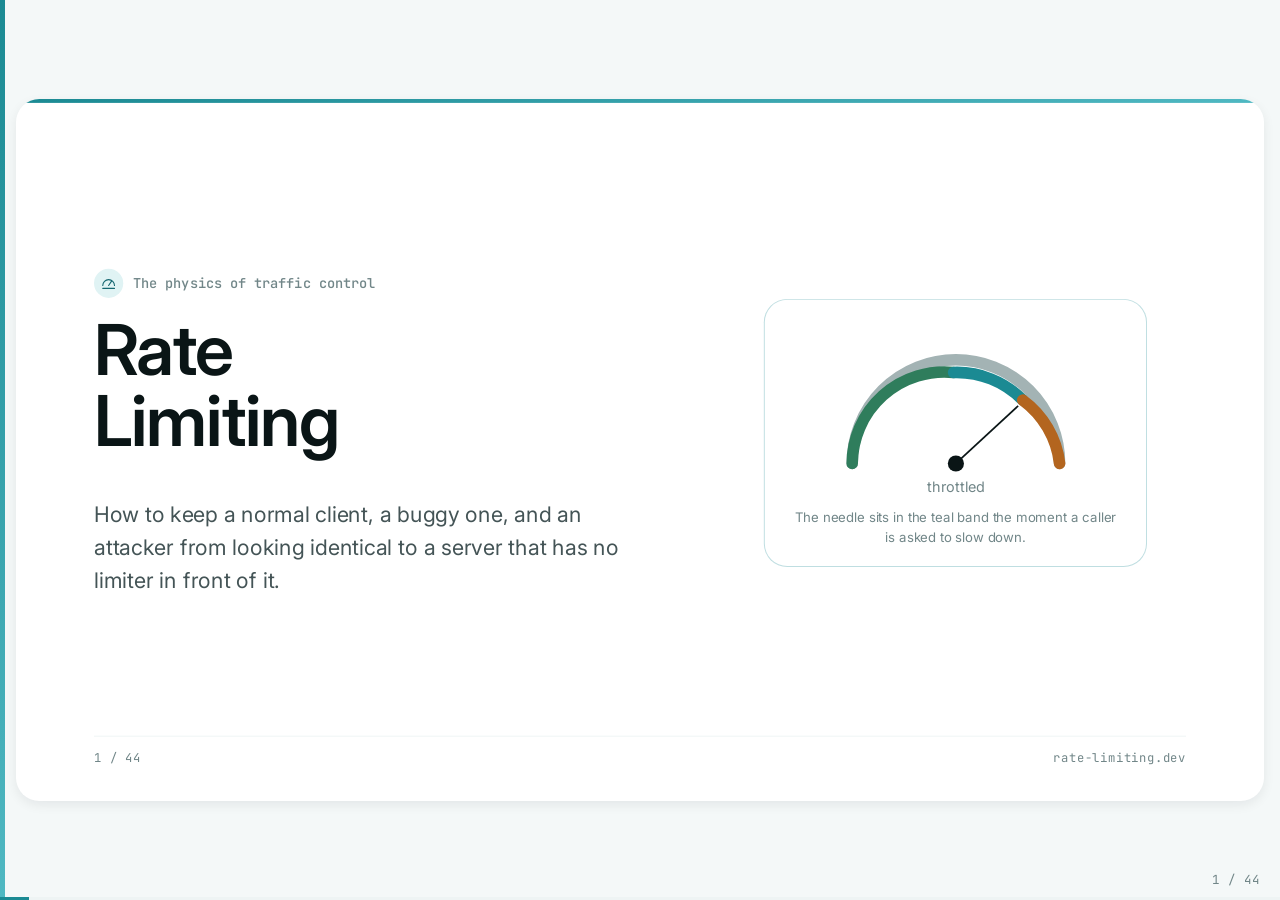
==== commit 4d5a2c24: "feat: case-study slide on LoanBud rate-limit + reCAPTCHA coverage Add a live Archify architecture di" ====
--- a/index.html
+++ b/index.html
@@ -430,6 +430,8 @@
   <symbol id="ic-question" viewBox="0 0 24 24" fill="none" stroke="currentColor" stroke-width="1.5" stroke-linecap="round" stroke-linejoin="round">
     <circle cx="12" cy="12" r="9" /><path d="M9.3 9.2a2.7 2.7 0 0 1 5.2.9c0 1.6-1.1 2.1-2.1 3-.6.5-.9 1-.9 1.8" />
     <circle cx="12" cy="17.2" r="0.6" fill="currentColor" stroke="none" /></symbol>
+  <symbol id="ic-search" viewBox="0 0 24 24" fill="none" stroke="currentColor" stroke-width="1.5" stroke-linecap="round" stroke-linejoin="round">
+    <circle cx="10.5" cy="10.5" r="6.5" /><path d="M15.5 15.5 21 21" /></symbol>
 </svg>
 
 <div class="stage">
@@ -457,7 +459,7 @@
         </figure>
       </div>
       <div class="notes"><p>Adapted from spartan-nhanta/vntech-rate-limit's internal talk outline. Seven sections: introduction, implementation layers, distributed state, algorithms, system design, a hands-on demo, and checkpoint questions.</p></div>
-      <div class="foot"><span>1 / 43</span><span>rate-limiting.dev</span></div>
+      <div class="foot"><span>1 / 44</span><span>rate-limiting.dev</span></div>
     </section>
 
     <!-- ============ SECTION 1 — INTRODUCTION ============ -->
@@ -467,7 +469,7 @@
       <h2>Introduction</h2>
       <p class="lead">What rate limiting is, the two concepts people conflate with it, and how a client is told to back off.</p>
       <div class="notes"><p>Set up the vocabulary before any mechanism — this is the section that keeps "throttling" and "rate limiting" from being used as synonyms for the rest of the deck.</p></div>
-      <div class="foot"><span>2 / 43</span><span>act i · introduction</span></div>
+      <div class="foot"><span>2 / 44</span><span>act i · introduction</span></div>
     </section>
 
     <section class="slide" data-section="three-concepts">
@@ -488,7 +490,7 @@
         <li><b>Real throttling</b> shows up in async systems: a worker pulling off a Kafka topic paces itself against a shared limiter before pushing to a downstream SMS gateway — it <i>sleeps</i>, it doesn't reject, and there's no HTTP client waiting on the other end.</li>
       </ul>
       <div class="notes"><p>Get this distinction settled early — every later slide about client behavior (backoff, retry, circuit gates) depends on knowing whether the caller is being rejected or merely delayed.</p></div>
-      <div class="foot"><span>3 / 43</span><span>rate limiting vs. throttling vs. load shedding</span></div>
+      <div class="foot"><span>3 / 44</span><span>rate limiting vs. throttling vs. load shedding</span></div>
     </section>
 
     <section class="slide" data-section="status-codes">
@@ -510,7 +512,7 @@
         </ul>
       </div>
       <div class="notes"><p>A surprising number of production incidents come from a client retrying a 403 as if it were a 429 — reading the code, not just the fact that something failed, matters.</p></div>
-      <div class="foot"><span>4 / 43</span><span>status codes &amp; headers</span></div>
+      <div class="foot"><span>4 / 44</span><span>status codes &amp; headers</span></div>
     </section>
 
     <!-- ============ SECTION 2 — IMPLEMENTATION LAYERS ============ -->
@@ -520,7 +522,7 @@
       <h2>Implementation layers</h2>
       <p class="lead">Rate limiting isn't one place — it belongs at several layers at once, each stopping a different class of problem.</p>
       <div class="notes"><p>Client-side (don't send the waste), infrastructure (stop it before application code), application (the only layer with business context).</p></div>
-      <div class="foot"><span>5 / 43</span><span>act ii · implementation layers</span></div>
+      <div class="foot"><span>5 / 44</span><span>act ii · implementation layers</span></div>
     </section>
 
     <section class="slide" data-section="topology">
@@ -536,7 +538,7 @@
         </div>
       </div>
       <div class="notes"><p>A dedicated gateway (Kong, Envoy, an API-manager tier) is the tidiest place to enforce inbound limits, but plenty of real systems skip it and enforce entirely in application code instead.</p></div>
-      <div class="foot"><span>6 / 43</span><span>architecture</span></div>
+      <div class="foot"><span>6 / 44</span><span>architecture</span></div>
     </section>
 
     <section class="slide" data-section="client-side">
@@ -576,7 +578,7 @@
         </div>
       </div>
       <div class="notes"><p>None of these three protect the server directly — they exist so the client never sends the request that would have needed protecting against in the first place.</p></div>
-      <div class="foot"><span>7 / 43</span><span>client-side · debounce, batch, backoff</span></div>
+      <div class="foot"><span>7 / 44</span><span>client-side · debounce, batch, backoff</span></div>
     </section>
 
     <section class="slide" data-section="herd">
@@ -595,7 +597,7 @@
         <p class="readout" id="herd-readout"></p>
       </div>
       <div class="notes"><p>Exponential backoff only spaces the retries further apart over time — it never makes concurrent clients diverge from each other. Jitter is the only ingredient that does that. Full jitter produces the lowest total load; equal jitter guarantees at least half the base delay.</p></div>
-      <div class="foot"><span>8 / 43</span><span>jitter · simulated, per AWS's "Exponential Backoff and Jitter"</span></div>
+      <div class="foot"><span>8 / 44</span><span>jitter · simulated, per AWS's "Exponential Backoff and Jitter"</span></div>
     </section>
 
     <section class="slide" data-section="jitter-formulas">
@@ -617,7 +619,7 @@
         </div>
       </div>
       <div class="notes"><p>Full jitter produces the lowest aggregate load, per AWS's own writeup. Decorrelated jitter is attractive because it needs no retry counter at all — only the previous wait.</p></div>
-      <div class="foot"><span>9 / 43</span><span>jitter formulas</span></div>
+      <div class="foot"><span>9 / 44</span><span>jitter formulas</span></div>
     </section>
 
     <section class="slide" data-section="retry-after">
@@ -635,7 +637,7 @@
         <p class="readout" id="ra-readout"></p>
       </div>
       <div class="notes"><p>The header tells every caller the same number, so obeying it literally recreates the herd it was meant to prevent. Adding a small jitter on top — retryAfter + random(0, 20%) — is the cheapest fix.</p></div>
-      <div class="foot"><span>10 / 43</span><span>Retry-After · jitter</span></div>
+      <div class="foot"><span>10 / 44</span><span>Retry-After · jitter</span></div>
     </section>
 
     <section class="slide" data-section="nginx-eventloop">
@@ -654,7 +656,7 @@
         </div>
       </div>
       <div class="notes"><p>This is why Nginx can front 10K concurrent connections on a single core — it isn't magic, it's just never blocking a thread on I/O it could be doing something else during.</p></div>
-      <div class="foot"><span>11 / 43</span><span>nginx · event loop</span></div>
+      <div class="foot"><span>11 / 44</span><span>nginx · event loop</span></div>
     </section>
 
     <section class="slide" data-section="nginx-config">
@@ -680,7 +682,7 @@
         </ul>
       </div>
       <div class="notes"><p>Infrastructure-layer limiting is coarse — it only knows the IP, never the user or their subscription tier. That gap is exactly what the application layer fills next.</p></div>
-      <div class="foot"><span>12 / 43</span><span>nginx · config &amp; load balancing</span></div>
+      <div class="foot"><span>12 / 44</span><span>nginx · config &amp; load balancing</span></div>
     </section>
 
     <section class="slide" data-section="app-middleware">
@@ -705,7 +707,7 @@
         </ul>
       </div>
       <div class="notes"><p>Infrastructure rate limiting is thick and coarse; application-layer limiting is where product decisions — who gets more, what costs more — actually get enforced.</p></div>
-      <div class="foot"><span>13 / 43</span><span>application layer · business logic</span></div>
+      <div class="foot"><span>13 / 44</span><span>application layer · business logic</span></div>
     </section>
 
     <!-- ============ SECTION 3 — DISTRIBUTED STATE ============ -->
@@ -715,7 +717,7 @@
       <h2>Distributed state</h2>
       <p class="lead">Why Redis, why Lua — the foundation every algorithm in the next section is built on.</p>
       <div class="notes"><p>The multi-pod counter problem, the race it creates, the atomic fix, Redis Cluster's hash-tag requirement, and where precision trades off against performance.</p></div>
-      <div class="foot"><span>14 / 43</span><span>act iii · distributed state</span></div>
+      <div class="foot"><span>14 / 44</span><span>act iii · distributed state</span></div>
     </section>
 
     <section class="slide" data-section="multi-pod">
@@ -740,7 +742,7 @@
         </svg>
       </div>
       <div class="notes"><p>Three replicas, three independent in-memory counters, three numbers each under budget — and a real total that isn't. The fix is a counter shared in Redis, not three local ones.</p></div>
-      <div class="foot"><span>15 / 43</span><span>distributed state · the problem</span></div>
+      <div class="foot"><span>15 / 44</span><span>distributed state · the problem</span></div>
     </section>
 
     <section class="slide" data-section="race">
@@ -761,7 +763,7 @@
         </ul>
       </div>
       <div class="notes"><p>This is the sharpest edge in any counter-based limiter built on a key-value store: two commands that look sequential in the code are two separate round trips to the server, and anything can happen in between them.</p></div>
-      <div class="foot"><span>16 / 43</span><span>atomicity · Lua scripts</span></div>
+      <div class="foot"><span>16 / 44</span><span>atomicity · Lua scripts</span></div>
     </section>
 
     <section class="slide" data-section="hash-tags">
@@ -780,7 +782,7 @@
         <p style="color:var(--body); font-size:16.5px; line-height:1.55;">Two related keys on two different cluster nodes make the Lua script that needs both of them fail outright with a <code>CROSSSLOT</code> error. Wrapping the shared part of the key in <code>{}</code> tells Redis to hash only that substring, guaranteeing every key sharing it lands on the same node — and the script stays legal.</p>
       </div>
       <div class="notes"><p>This is a Redis Cluster-specific gotcha that doesn't show up at all against a single Redis instance — worth knowing before the first CROSSSLOT error in production.</p></div>
-      <div class="foot"><span>17 / 43</span><span>redis cluster · hash tags</span></div>
+      <div class="foot"><span>17 / 44</span><span>redis cluster · hash tags</span></div>
     </section>
 
     <section class="slide" data-section="precision-performance">
@@ -800,7 +802,7 @@
         <li>The local-cache pattern is fine for a social feed's like counter and unacceptable for billing — three pods unsynced for 100ms can let through up to 3× the limit in that window.</li>
       </ul>
       <div class="notes"><p>This table is the one to return to whenever someone asks "why don't we just cache the counter locally" — the answer depends entirely on what the limit is protecting.</p></div>
-      <div class="foot"><span>18 / 43</span><span>precision vs. performance</span></div>
+      <div class="foot"><span>18 / 44</span><span>precision vs. performance</span></div>
     </section>
 
     <!-- ============ SECTION 4 — ALGORITHMS ============ -->
@@ -810,7 +812,7 @@
       <h2>Algorithms</h2>
       <p class="lead">Six ways to decide whether a request gets through — all six assume the Redis + Lua foundation above.</p>
       <div class="notes"><p>Cheapest first: fixed window, sliding log, sliding counter, token bucket, leaky bucket, then GCRA as the one-field rewrite of token bucket.</p></div>
-      <div class="foot"><span>19 / 43</span><span>act iv · algorithms</span></div>
+      <div class="foot"><span>19 / 44</span><span>act iv · algorithms</span></div>
     </section>
 
     <section class="slide" data-section="token-bucket">
@@ -829,7 +831,7 @@
         </ul>
       </div>
       <div class="notes"><p>Allows controlled bursts, O(1), gives an exact Retry-After, no boundary spike — the generally recommended default. Needs two tuned parameters: capacity and rate.</p></div>
-      <div class="foot"><span>20 / 43</span><span>token bucket</span></div>
+      <div class="foot"><span>20 / 44</span><span>token bucket</span></div>
     </section>
 
     <section class="slide" data-section="pacer-code">
@@ -854,7 +856,7 @@
         </ul>
       </div>
       <div class="notes"><p>This is how ten concurrent callers end up queued 200 ms apart instead of all waking on the same refill tick and stampeding for the same token.</p></div>
-      <div class="foot"><span>21 / 43</span><span>token bucket · pseudocode</span></div>
+      <div class="foot"><span>21 / 44</span><span>token bucket · pseudocode</span></div>
     </section>
 
     <section class="slide" data-section="leaky-bucket">
@@ -872,7 +874,7 @@
         </ul>
       </div>
       <div class="notes"><p>Leaky bucket is the traffic-shaping half of the pair — it protects whatever is downstream from ever seeing a spike, at the cost of some added latency for the items at the back of the queue.</p></div>
-      <div class="foot"><span>22 / 43</span><span>leaky bucket</span></div>
+      <div class="foot"><span>22 / 44</span><span>leaky bucket</span></div>
     </section>
 
     <section class="slide" data-section="fixed-window">
@@ -890,7 +892,7 @@
         </ul>
       </div>
       <div class="notes"><p>This is the classic fixed-window failure mode: burst at the trailing edge of one window, burst again at the leading edge of the next, and the two combine into a spike the limit was never meant to allow.</p></div>
-      <div class="foot"><span>23 / 43</span><span>fixed window counter</span></div>
+      <div class="foot"><span>23 / 44</span><span>fixed window counter</span></div>
     </section>
 
     <section class="slide" data-section="inbound-table">
@@ -907,7 +909,7 @@
         </table>
       </div>
       <div class="notes"><p>All three are fixed-window counters underneath. What differs is where the count lives — in-process, or in a store shared across every instance of the service.</p></div>
-      <div class="foot"><span>24 / 43</span><span>fixed window · common surfaces</span></div>
+      <div class="foot"><span>24 / 44</span><span>fixed window · common surfaces</span></div>
     </section>
 
     <section class="slide" data-section="key-trio">
@@ -934,7 +936,7 @@
         </div>
       </div>
       <div class="notes"><p>All three of these are cheap to get right and expensive to get wrong — they don't change the algorithm, just whether the algorithm is actually enforcing what it looks like it's enforcing.</p></div>
-      <div class="foot"><span>25 / 43</span><span>fixed window · key design</span></div>
+      <div class="foot"><span>25 / 44</span><span>fixed window · key design</span></div>
     </section>
 
     <section class="slide" data-section="sliding-log">
@@ -952,7 +954,7 @@
         </ul>
       </div>
       <div class="notes"><p>Sliding window log is the gold standard for accuracy and the worst choice for memory. It earns its keep only where correctness genuinely outweighs the cost — billing is the canonical example.</p></div>
-      <div class="foot"><span>26 / 43</span><span>sliding window log</span></div>
+      <div class="foot"><span>26 / 44</span><span>sliding window log</span></div>
     </section>
 
     <section class="slide" data-section="sliding-counter">
@@ -978,7 +980,7 @@
         </div>
       </div>
       <div class="notes"><p>Each key needs only two integers instead of a growing log. O(1) memory, usually within a few percent of exact — the usual production default for public APIs.</p></div>
-      <div class="foot"><span>27 / 43</span><span>sliding window counter</span></div>
+      <div class="foot"><span>27 / 44</span><span>sliding window counter</span></div>
     </section>
 
     <section class="slide" data-section="gcra">
@@ -1003,7 +1005,7 @@
         </ul>
       </div>
       <div class="notes"><p>Generic Cell Rate Algorithm — originally from ATM network traffic control, repurposed for API rate limiting. The name is the least intuitive part; the mechanism is a direct restatement of token bucket.</p></div>
-      <div class="foot"><span>28 / 43</span><span>gcra · generic cell rate algorithm</span></div>
+      <div class="foot"><span>28 / 44</span><span>gcra · generic cell rate algorithm</span></div>
     </section>
 
     <section class="slide" data-section="algo-comparison">
@@ -1023,7 +1025,7 @@
         </table>
       </div>
       <div class="notes"><p>When in doubt, reach for token bucket. Reach for sliding log only when the accuracy genuinely has to be exact, and for leaky bucket specifically when the thing you're protecting is downstream, not yourself.</p></div>
-      <div class="foot"><span>29 / 43</span><span>algorithm comparison</span></div>
+      <div class="foot"><span>29 / 44</span><span>algorithm comparison</span></div>
     </section>
 
     <!-- ============ SECTION 5 — SYSTEM DESIGN ============ -->
@@ -1033,7 +1035,7 @@
       <h2>System design</h2>
       <p class="lead">Putting it together: a worked example at 10 million users and 100,000 requests a second.</p>
       <div class="notes"><p>Requirements, architecture, sharding, hard vs. soft limits, fail-open vs. fail-closed, and backpressure toward third-party APIs.</p></div>
-      <div class="foot"><span>30 / 43</span><span>act v · system design</span></div>
+      <div class="foot"><span>30 / 44</span><span>act v · system design</span></div>
     </section>
 
     <section class="slide" data-section="requirements">
@@ -1058,7 +1060,7 @@
         <li><b>Availability target:</b> 99.99% — the limiter itself must not become the outage.</li>
       </ul>
       <div class="notes"><p>These numbers drive every choice on the next few slides: why the limit gets sharded, why fail-open is the default, why 5ms of Redis round-trip is a real budget line, not a rounding error.</p></div>
-      <div class="foot"><span>31 / 43</span><span>system design · requirements</span></div>
+      <div class="foot"><span>31 / 44</span><span>system design · requirements</span></div>
     </section>
 
     <section class="slide" data-section="architecture">
@@ -1083,7 +1085,7 @@
         </svg>
       </div>
       <div class="notes"><p>The rate-limit check is its own hop the application pods call before proceeding — not embedded ad hoc inside each business service.</p></div>
-      <div class="foot"><span>32 / 43</span><span>system design · architecture</span></div>
+      <div class="foot"><span>32 / 44</span><span>system design · architecture</span></div>
     </section>
 
     <section class="slide" data-section="sharding">
@@ -1103,7 +1105,7 @@
         <p style="color:var(--body); font-size:16.5px; line-height:1.55;">A per-user limit has a natural key and hashes to one node cleanly. A global, per-endpoint limit has no such entity — sharding it across 16 keys spreads the writes instead of hammering one hot key, trading a small amount of precision (the buffer) for throughput.</p>
       </div>
       <div class="notes"><p>The buffer exists because 16 independently-checked shards can each individually allow a request right at their own edge, letting the true global total run slightly over — accepted on purpose.</p></div>
-      <div class="foot"><span>33 / 43</span><span>sharding · per-user vs. global</span></div>
+      <div class="foot"><span>33 / 44</span><span>sharding · per-user vs. global</span></div>
     </section>
 
     <section class="slide" data-section="hard-soft">
@@ -1130,7 +1132,7 @@
   else -&gt; proceed()
 }</pre>
       <div class="notes"><p>The same rateLimiter.check() call backs both — what differs is purely what the caller does with the result.</p></div>
-      <div class="foot"><span>34 / 43</span><span>hard limit vs. soft limit</span></div>
+      <div class="foot"><span>34 / 44</span><span>hard limit vs. soft limit</span></div>
     </section>
 
     <section class="slide" data-section="fail-open-closed">
@@ -1151,7 +1153,7 @@
         </div>
       </div>
       <div class="notes"><p>"Most public APIs fail open" is the practical default — the limiter existing to protect availability shouldn't itself become the single point of failure that removes it.</p></div>
-      <div class="foot"><span>35 / 43</span><span>fail-open vs. fail-closed</span></div>
+      <div class="foot"><span>35 / 44</span><span>fail-open vs. fail-closed</span></div>
     </section>
 
     <section class="slide" data-section="outbound-429">
@@ -1175,7 +1177,7 @@
         <div class="legend"><span><i class="lg-bar"></i>pacer draining evenly, ahead of the limit</span><span><i class="lg-dot" style="background:var(--reject)"></i>429 → gate closes for a bounded window</span></div>
       </div>
       <div class="notes"><p>A token-bucket pacer and a reactive circuit gate solve different halves of the same problem: the pacer tries to never get a 429 in the first place, the gate makes sure one 429 isn't wasted as a signal only its own caller sees.</p></div>
-      <div class="foot"><span>36 / 43</span><span>client-side backpressure</span></div>
+      <div class="foot"><span>36 / 44</span><span>client-side backpressure</span></div>
     </section>
 
     <section class="slide" data-section="backoff-table">
@@ -1192,7 +1194,7 @@
         </table>
       </div>
       <div class="notes"><p>The two schedules with no jitter are exactly the ones where a real outage produces a genuine thundering herd — every failed job wakes up at the same computed instant.</p></div>
-      <div class="foot"><span>37 / 43</span><span>backoff schedules</span></div>
+      <div class="foot"><span>37 / 44</span><span>backoff schedules</span></div>
     </section>
 
     <!-- ============ SECTION 6 — DEMO ============ -->
@@ -1202,7 +1204,7 @@
       <h2>Demo</h2>
       <p class="lead">A real app, not a mock — switch the algorithm live and watch the difference immediately.</p>
       <div class="notes"><p>The reference project ships a full Kotlin/Micronaut backend and React frontend with an admin panel and SSE-streamed state; this deck's demo.html is the static-site equivalent.</p></div>
-      <div class="foot"><span>38 / 43</span><span>act vi · demo</span></div>
+      <div class="foot"><span>38 / 44</span><span>act vi · demo</span></div>
     </section>
 
     <section class="slide" data-section="try-it">
@@ -1230,7 +1232,7 @@
         </div>
       </div>
       <div class="notes"><p>Open this link yourself in a few tabs before presenting it live — the shared bucket makes for a genuinely fun "watch us all get blocked together" moment.</p></div>
-      <div class="foot"><span>39 / 43</span><span>demo · try it yourself</span></div>
+      <div class="foot"><span>39 / 44</span><span>demo · try it yourself</span></div>
     </section>
 
     <!-- ============ SECTION 7 — CHECKPOINT QUESTIONS ============ -->
@@ -1240,7 +1242,7 @@
       <h2>Checkpoint questions</h2>
       <p class="lead">Three questions, easy to hard — a quick way to check the ideas actually landed.</p>
       <div class="notes"><p>Use these live: ask, pause, then reveal. The hard question is a good one to leave as a take-home if time runs short.</p></div>
-      <div class="foot"><span>40 / 43</span><span>act vii · checkpoint questions</span></div>
+      <div class="foot"><span>40 / 44</span><span>act vii · checkpoint questions</span></div>
     </section>
 
     <section class="slide" data-section="checkpoint">
@@ -1252,7 +1254,24 @@
         <li data-step="2"><span class="chip risk">hard</span> <b>A Redis round trip costs ~5ms per check. How does that cap throughput, and how would you optimize it?</b><br/><span style="color:var(--muted);">→ One thread tops out around 1000ms / 5ms = 200 req/s; 100 concurrent coroutines gets to ~20,000 req/s — not unlimited. In roughly increasing effort: <code>EVALSHA</code> instead of <code>EVAL</code>, a pooled connection, a local cache synced every ~100ms (cuts round trips ~99%, can briefly overshoot), colocating Redis in the same availability zone, and pipelining non-Lua commands where the operation allows it.</span></li>
       </ul>
       <div class="notes"><p>The hard question's answer is really a menu, not a single fix — most real systems combine two or three of these rather than picking one.</p></div>
-      <div class="foot"><span>41 / 43</span><span>checkpoint questions</span></div>
+      <div class="foot"><span>41 / 44</span><span>checkpoint questions</span></div>
+    </section>
+
+    <!-- case study — real-world audit -->
+    <section class="slide" data-section="case-study">
+      <div class="eyebrow"><svg class="ic"><use href="#ic-search"/></svg>A real audit, not a hypothetical</div>
+      <h2>Rate limiting alone doesn't stop a bot</h2>
+      <div class="body" style="min-height:0;">
+        <div class="diagram-embed">
+          <iframe src="diagrams/loanbud-defense-gap.html" loading="lazy" title="Interactive: two defenses, mismatched coverage"></iframe>
+        </div>
+        <div class="diagram-caption">
+          <span>Every endpoint here is rate-limited. Only one reaches a bot-detection layer — and that layer's score is never read.</span>
+          <a href="diagrams/loanbud-defense-gap.html" target="_blank" rel="noopener">Open full screen ↗</a>
+        </div>
+      </div>
+      <div class="notes"><p>From an actual audit: rate limiting and reCAPTCHA both exist in this system, but coverage doesn't overlap where it matters most — login and OTP have no bot check at all, and the one place that does have reCAPTCHA v3 never reads the score it returns.</p></div>
+      <div class="foot"><span>42 / 44</span><span>case study · defense coverage</span></div>
     </section>
 
     <!-- ============ TAKEAWAYS ============ -->
@@ -1262,7 +1281,7 @@
       <h2>Takeaways</h2>
       <p class="lead">Five things worth carrying out of this room.</p>
       <div class="notes"><p>Close on the two roles from the cover: protecting your own system, and behaving as a good client of someone else's.</p></div>
-      <div class="foot"><span>42 / 43</span><span>act viii · summary</span></div>
+      <div class="foot"><span>43 / 44</span><span>act viii · summary</span></div>
     </section>
 
     <section class="slide" data-section="takeaways">
@@ -1276,7 +1295,7 @@
         <li><span class="chip">backoff</span> Exponential backoff spaces retries apart over time; only jitter spreads concurrent clients apart from each other — and a server-issued Retry-After still needs it.</li>
       </ul>
       <div class="notes"><p>Close by connecting back to the two roles from slide 1: everything here is either protecting a system from its callers, or being a well-behaved caller of someone else's.</p></div>
-      <div class="foot"><span>43 / 43</span><span>rate-limiting.dev</span></div>
+      <div class="foot"><span>44 / 44</span><span>rate-limiting.dev</span></div>
     </section>
 
   </div>
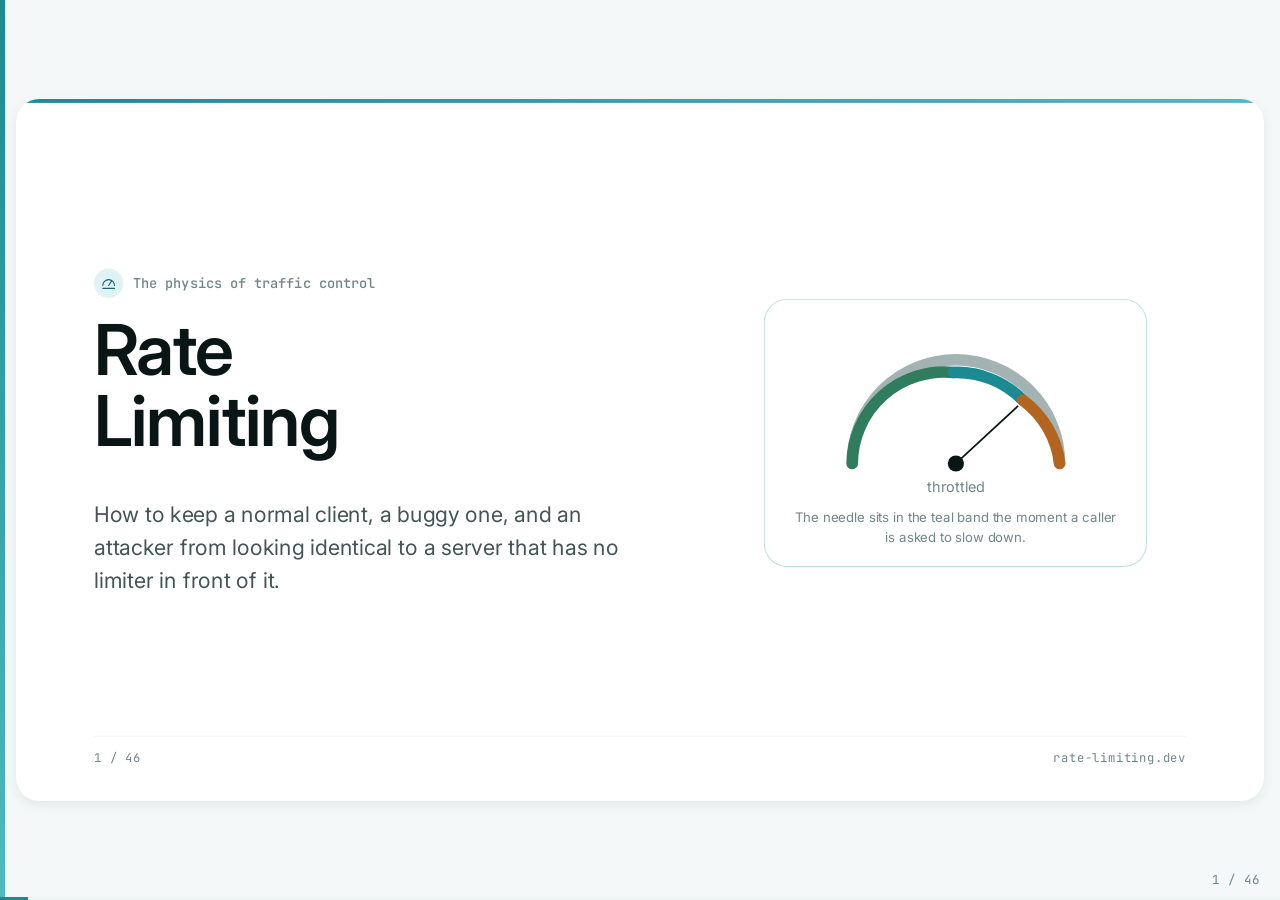
==== commit 495f0e3d: "feat: two more case-study diagrams, Vietnamese presenter script Add two Archify workflow diagrams fr" ====
--- a/index.html
+++ b/index.html
@@ -459,7 +459,7 @@
         </figure>
       </div>
       <div class="notes"><p>Adapted from spartan-nhanta/vntech-rate-limit's internal talk outline. Seven sections: introduction, implementation layers, distributed state, algorithms, system design, a hands-on demo, and checkpoint questions.</p></div>
-      <div class="foot"><span>1 / 44</span><span>rate-limiting.dev</span></div>
+      <div class="foot"><span>1 / 46</span><span>rate-limiting.dev</span></div>
     </section>
 
     <!-- ============ SECTION 1 — INTRODUCTION ============ -->
@@ -469,7 +469,7 @@
       <h2>Introduction</h2>
       <p class="lead">What rate limiting is, the two concepts people conflate with it, and how a client is told to back off.</p>
       <div class="notes"><p>Set up the vocabulary before any mechanism — this is the section that keeps "throttling" and "rate limiting" from being used as synonyms for the rest of the deck.</p></div>
-      <div class="foot"><span>2 / 44</span><span>act i · introduction</span></div>
+      <div class="foot"><span>2 / 46</span><span>act i · introduction</span></div>
     </section>
 
     <section class="slide" data-section="three-concepts">
@@ -490,7 +490,7 @@
         <li><b>Real throttling</b> shows up in async systems: a worker pulling off a Kafka topic paces itself against a shared limiter before pushing to a downstream SMS gateway — it <i>sleeps</i>, it doesn't reject, and there's no HTTP client waiting on the other end.</li>
       </ul>
       <div class="notes"><p>Get this distinction settled early — every later slide about client behavior (backoff, retry, circuit gates) depends on knowing whether the caller is being rejected or merely delayed.</p></div>
-      <div class="foot"><span>3 / 44</span><span>rate limiting vs. throttling vs. load shedding</span></div>
+      <div class="foot"><span>3 / 46</span><span>rate limiting vs. throttling vs. load shedding</span></div>
     </section>
 
     <section class="slide" data-section="status-codes">
@@ -512,7 +512,7 @@
         </ul>
       </div>
       <div class="notes"><p>A surprising number of production incidents come from a client retrying a 403 as if it were a 429 — reading the code, not just the fact that something failed, matters.</p></div>
-      <div class="foot"><span>4 / 44</span><span>status codes &amp; headers</span></div>
+      <div class="foot"><span>4 / 46</span><span>status codes &amp; headers</span></div>
     </section>
 
     <!-- ============ SECTION 2 — IMPLEMENTATION LAYERS ============ -->
@@ -522,7 +522,7 @@
       <h2>Implementation layers</h2>
       <p class="lead">Rate limiting isn't one place — it belongs at several layers at once, each stopping a different class of problem.</p>
       <div class="notes"><p>Client-side (don't send the waste), infrastructure (stop it before application code), application (the only layer with business context).</p></div>
-      <div class="foot"><span>5 / 44</span><span>act ii · implementation layers</span></div>
+      <div class="foot"><span>5 / 46</span><span>act ii · implementation layers</span></div>
     </section>
 
     <section class="slide" data-section="topology">
@@ -538,7 +538,7 @@
         </div>
       </div>
       <div class="notes"><p>A dedicated gateway (Kong, Envoy, an API-manager tier) is the tidiest place to enforce inbound limits, but plenty of real systems skip it and enforce entirely in application code instead.</p></div>
-      <div class="foot"><span>6 / 44</span><span>architecture</span></div>
+      <div class="foot"><span>6 / 46</span><span>architecture</span></div>
     </section>
 
     <section class="slide" data-section="client-side">
@@ -578,7 +578,7 @@
         </div>
       </div>
       <div class="notes"><p>None of these three protect the server directly — they exist so the client never sends the request that would have needed protecting against in the first place.</p></div>
-      <div class="foot"><span>7 / 44</span><span>client-side · debounce, batch, backoff</span></div>
+      <div class="foot"><span>7 / 46</span><span>client-side · debounce, batch, backoff</span></div>
     </section>
 
     <section class="slide" data-section="herd">
@@ -597,7 +597,7 @@
         <p class="readout" id="herd-readout"></p>
       </div>
       <div class="notes"><p>Exponential backoff only spaces the retries further apart over time — it never makes concurrent clients diverge from each other. Jitter is the only ingredient that does that. Full jitter produces the lowest total load; equal jitter guarantees at least half the base delay.</p></div>
-      <div class="foot"><span>8 / 44</span><span>jitter · simulated, per AWS's "Exponential Backoff and Jitter"</span></div>
+      <div class="foot"><span>8 / 46</span><span>jitter · simulated, per AWS's "Exponential Backoff and Jitter"</span></div>
     </section>
 
     <section class="slide" data-section="jitter-formulas">
@@ -619,7 +619,7 @@
         </div>
       </div>
       <div class="notes"><p>Full jitter produces the lowest aggregate load, per AWS's own writeup. Decorrelated jitter is attractive because it needs no retry counter at all — only the previous wait.</p></div>
-      <div class="foot"><span>9 / 44</span><span>jitter formulas</span></div>
+      <div class="foot"><span>9 / 46</span><span>jitter formulas</span></div>
     </section>
 
     <section class="slide" data-section="retry-after">
@@ -637,7 +637,7 @@
         <p class="readout" id="ra-readout"></p>
       </div>
       <div class="notes"><p>The header tells every caller the same number, so obeying it literally recreates the herd it was meant to prevent. Adding a small jitter on top — retryAfter + random(0, 20%) — is the cheapest fix.</p></div>
-      <div class="foot"><span>10 / 44</span><span>Retry-After · jitter</span></div>
+      <div class="foot"><span>10 / 46</span><span>Retry-After · jitter</span></div>
     </section>
 
     <section class="slide" data-section="nginx-eventloop">
@@ -656,7 +656,7 @@
         </div>
       </div>
       <div class="notes"><p>This is why Nginx can front 10K concurrent connections on a single core — it isn't magic, it's just never blocking a thread on I/O it could be doing something else during.</p></div>
-      <div class="foot"><span>11 / 44</span><span>nginx · event loop</span></div>
+      <div class="foot"><span>11 / 46</span><span>nginx · event loop</span></div>
     </section>
 
     <section class="slide" data-section="nginx-config">
@@ -682,7 +682,7 @@
         </ul>
       </div>
       <div class="notes"><p>Infrastructure-layer limiting is coarse — it only knows the IP, never the user or their subscription tier. That gap is exactly what the application layer fills next.</p></div>
-      <div class="foot"><span>12 / 44</span><span>nginx · config &amp; load balancing</span></div>
+      <div class="foot"><span>12 / 46</span><span>nginx · config &amp; load balancing</span></div>
     </section>
 
     <section class="slide" data-section="app-middleware">
@@ -707,7 +707,7 @@
         </ul>
       </div>
       <div class="notes"><p>Infrastructure rate limiting is thick and coarse; application-layer limiting is where product decisions — who gets more, what costs more — actually get enforced.</p></div>
-      <div class="foot"><span>13 / 44</span><span>application layer · business logic</span></div>
+      <div class="foot"><span>13 / 46</span><span>application layer · business logic</span></div>
     </section>
 
     <!-- ============ SECTION 3 — DISTRIBUTED STATE ============ -->
@@ -717,7 +717,7 @@
       <h2>Distributed state</h2>
       <p class="lead">Why Redis, why Lua — the foundation every algorithm in the next section is built on.</p>
       <div class="notes"><p>The multi-pod counter problem, the race it creates, the atomic fix, Redis Cluster's hash-tag requirement, and where precision trades off against performance.</p></div>
-      <div class="foot"><span>14 / 44</span><span>act iii · distributed state</span></div>
+      <div class="foot"><span>14 / 46</span><span>act iii · distributed state</span></div>
     </section>
 
     <section class="slide" data-section="multi-pod">
@@ -742,7 +742,7 @@
         </svg>
       </div>
       <div class="notes"><p>Three replicas, three independent in-memory counters, three numbers each under budget — and a real total that isn't. The fix is a counter shared in Redis, not three local ones.</p></div>
-      <div class="foot"><span>15 / 44</span><span>distributed state · the problem</span></div>
+      <div class="foot"><span>15 / 46</span><span>distributed state · the problem</span></div>
     </section>
 
     <section class="slide" data-section="race">
@@ -763,7 +763,7 @@
         </ul>
       </div>
       <div class="notes"><p>This is the sharpest edge in any counter-based limiter built on a key-value store: two commands that look sequential in the code are two separate round trips to the server, and anything can happen in between them.</p></div>
-      <div class="foot"><span>16 / 44</span><span>atomicity · Lua scripts</span></div>
+      <div class="foot"><span>16 / 46</span><span>atomicity · Lua scripts</span></div>
     </section>
 
     <section class="slide" data-section="hash-tags">
@@ -782,7 +782,7 @@
         <p style="color:var(--body); font-size:16.5px; line-height:1.55;">Two related keys on two different cluster nodes make the Lua script that needs both of them fail outright with a <code>CROSSSLOT</code> error. Wrapping the shared part of the key in <code>{}</code> tells Redis to hash only that substring, guaranteeing every key sharing it lands on the same node — and the script stays legal.</p>
       </div>
       <div class="notes"><p>This is a Redis Cluster-specific gotcha that doesn't show up at all against a single Redis instance — worth knowing before the first CROSSSLOT error in production.</p></div>
-      <div class="foot"><span>17 / 44</span><span>redis cluster · hash tags</span></div>
+      <div class="foot"><span>17 / 46</span><span>redis cluster · hash tags</span></div>
     </section>
 
     <section class="slide" data-section="precision-performance">
@@ -802,7 +802,7 @@
         <li>The local-cache pattern is fine for a social feed's like counter and unacceptable for billing — three pods unsynced for 100ms can let through up to 3× the limit in that window.</li>
       </ul>
       <div class="notes"><p>This table is the one to return to whenever someone asks "why don't we just cache the counter locally" — the answer depends entirely on what the limit is protecting.</p></div>
-      <div class="foot"><span>18 / 44</span><span>precision vs. performance</span></div>
+      <div class="foot"><span>18 / 46</span><span>precision vs. performance</span></div>
     </section>
 
     <!-- ============ SECTION 4 — ALGORITHMS ============ -->
@@ -812,7 +812,7 @@
       <h2>Algorithms</h2>
       <p class="lead">Six ways to decide whether a request gets through — all six assume the Redis + Lua foundation above.</p>
       <div class="notes"><p>Cheapest first: fixed window, sliding log, sliding counter, token bucket, leaky bucket, then GCRA as the one-field rewrite of token bucket.</p></div>
-      <div class="foot"><span>19 / 44</span><span>act iv · algorithms</span></div>
+      <div class="foot"><span>19 / 46</span><span>act iv · algorithms</span></div>
     </section>
 
     <section class="slide" data-section="token-bucket">
@@ -831,7 +831,7 @@
         </ul>
       </div>
       <div class="notes"><p>Allows controlled bursts, O(1), gives an exact Retry-After, no boundary spike — the generally recommended default. Needs two tuned parameters: capacity and rate.</p></div>
-      <div class="foot"><span>20 / 44</span><span>token bucket</span></div>
+      <div class="foot"><span>20 / 46</span><span>token bucket</span></div>
     </section>
 
     <section class="slide" data-section="pacer-code">
@@ -856,7 +856,7 @@
         </ul>
       </div>
       <div class="notes"><p>This is how ten concurrent callers end up queued 200 ms apart instead of all waking on the same refill tick and stampeding for the same token.</p></div>
-      <div class="foot"><span>21 / 44</span><span>token bucket · pseudocode</span></div>
+      <div class="foot"><span>21 / 46</span><span>token bucket · pseudocode</span></div>
     </section>
 
     <section class="slide" data-section="leaky-bucket">
@@ -874,7 +874,7 @@
         </ul>
       </div>
       <div class="notes"><p>Leaky bucket is the traffic-shaping half of the pair — it protects whatever is downstream from ever seeing a spike, at the cost of some added latency for the items at the back of the queue.</p></div>
-      <div class="foot"><span>22 / 44</span><span>leaky bucket</span></div>
+      <div class="foot"><span>22 / 46</span><span>leaky bucket</span></div>
     </section>
 
     <section class="slide" data-section="fixed-window">
@@ -892,7 +892,7 @@
         </ul>
       </div>
       <div class="notes"><p>This is the classic fixed-window failure mode: burst at the trailing edge of one window, burst again at the leading edge of the next, and the two combine into a spike the limit was never meant to allow.</p></div>
-      <div class="foot"><span>23 / 44</span><span>fixed window counter</span></div>
+      <div class="foot"><span>23 / 46</span><span>fixed window counter</span></div>
     </section>
 
     <section class="slide" data-section="inbound-table">
@@ -909,7 +909,7 @@
         </table>
       </div>
       <div class="notes"><p>All three are fixed-window counters underneath. What differs is where the count lives — in-process, or in a store shared across every instance of the service.</p></div>
-      <div class="foot"><span>24 / 44</span><span>fixed window · common surfaces</span></div>
+      <div class="foot"><span>24 / 46</span><span>fixed window · common surfaces</span></div>
     </section>
 
     <section class="slide" data-section="key-trio">
@@ -936,7 +936,7 @@
         </div>
       </div>
       <div class="notes"><p>All three of these are cheap to get right and expensive to get wrong — they don't change the algorithm, just whether the algorithm is actually enforcing what it looks like it's enforcing.</p></div>
-      <div class="foot"><span>25 / 44</span><span>fixed window · key design</span></div>
+      <div class="foot"><span>25 / 46</span><span>fixed window · key design</span></div>
     </section>
 
     <section class="slide" data-section="sliding-log">
@@ -954,7 +954,7 @@
         </ul>
       </div>
       <div class="notes"><p>Sliding window log is the gold standard for accuracy and the worst choice for memory. It earns its keep only where correctness genuinely outweighs the cost — billing is the canonical example.</p></div>
-      <div class="foot"><span>26 / 44</span><span>sliding window log</span></div>
+      <div class="foot"><span>26 / 46</span><span>sliding window log</span></div>
     </section>
 
     <section class="slide" data-section="sliding-counter">
@@ -980,7 +980,7 @@
         </div>
       </div>
       <div class="notes"><p>Each key needs only two integers instead of a growing log. O(1) memory, usually within a few percent of exact — the usual production default for public APIs.</p></div>
-      <div class="foot"><span>27 / 44</span><span>sliding window counter</span></div>
+      <div class="foot"><span>27 / 46</span><span>sliding window counter</span></div>
     </section>
 
     <section class="slide" data-section="gcra">
@@ -1005,7 +1005,7 @@
         </ul>
       </div>
       <div class="notes"><p>Generic Cell Rate Algorithm — originally from ATM network traffic control, repurposed for API rate limiting. The name is the least intuitive part; the mechanism is a direct restatement of token bucket.</p></div>
-      <div class="foot"><span>28 / 44</span><span>gcra · generic cell rate algorithm</span></div>
+      <div class="foot"><span>28 / 46</span><span>gcra · generic cell rate algorithm</span></div>
     </section>
 
     <section class="slide" data-section="algo-comparison">
@@ -1025,7 +1025,7 @@
         </table>
       </div>
       <div class="notes"><p>When in doubt, reach for token bucket. Reach for sliding log only when the accuracy genuinely has to be exact, and for leaky bucket specifically when the thing you're protecting is downstream, not yourself.</p></div>
-      <div class="foot"><span>29 / 44</span><span>algorithm comparison</span></div>
+      <div class="foot"><span>29 / 46</span><span>algorithm comparison</span></div>
     </section>
 
     <!-- ============ SECTION 5 — SYSTEM DESIGN ============ -->
@@ -1035,7 +1035,7 @@
       <h2>System design</h2>
       <p class="lead">Putting it together: a worked example at 10 million users and 100,000 requests a second.</p>
       <div class="notes"><p>Requirements, architecture, sharding, hard vs. soft limits, fail-open vs. fail-closed, and backpressure toward third-party APIs.</p></div>
-      <div class="foot"><span>30 / 44</span><span>act v · system design</span></div>
+      <div class="foot"><span>30 / 46</span><span>act v · system design</span></div>
     </section>
 
     <section class="slide" data-section="requirements">
@@ -1060,7 +1060,7 @@
         <li><b>Availability target:</b> 99.99% — the limiter itself must not become the outage.</li>
       </ul>
       <div class="notes"><p>These numbers drive every choice on the next few slides: why the limit gets sharded, why fail-open is the default, why 5ms of Redis round-trip is a real budget line, not a rounding error.</p></div>
-      <div class="foot"><span>31 / 44</span><span>system design · requirements</span></div>
+      <div class="foot"><span>31 / 46</span><span>system design · requirements</span></div>
     </section>
 
     <section class="slide" data-section="architecture">
@@ -1085,7 +1085,7 @@
         </svg>
       </div>
       <div class="notes"><p>The rate-limit check is its own hop the application pods call before proceeding — not embedded ad hoc inside each business service.</p></div>
-      <div class="foot"><span>32 / 44</span><span>system design · architecture</span></div>
+      <div class="foot"><span>32 / 46</span><span>system design · architecture</span></div>
     </section>
 
     <section class="slide" data-section="sharding">
@@ -1105,7 +1105,7 @@
         <p style="color:var(--body); font-size:16.5px; line-height:1.55;">A per-user limit has a natural key and hashes to one node cleanly. A global, per-endpoint limit has no such entity — sharding it across 16 keys spreads the writes instead of hammering one hot key, trading a small amount of precision (the buffer) for throughput.</p>
       </div>
       <div class="notes"><p>The buffer exists because 16 independently-checked shards can each individually allow a request right at their own edge, letting the true global total run slightly over — accepted on purpose.</p></div>
-      <div class="foot"><span>33 / 44</span><span>sharding · per-user vs. global</span></div>
+      <div class="foot"><span>33 / 46</span><span>sharding · per-user vs. global</span></div>
     </section>
 
     <section class="slide" data-section="hard-soft">
@@ -1132,7 +1132,7 @@
   else -&gt; proceed()
 }</pre>
       <div class="notes"><p>The same rateLimiter.check() call backs both — what differs is purely what the caller does with the result.</p></div>
-      <div class="foot"><span>34 / 44</span><span>hard limit vs. soft limit</span></div>
+      <div class="foot"><span>34 / 46</span><span>hard limit vs. soft limit</span></div>
     </section>
 
     <section class="slide" data-section="fail-open-closed">
@@ -1153,7 +1153,7 @@
         </div>
       </div>
       <div class="notes"><p>"Most public APIs fail open" is the practical default — the limiter existing to protect availability shouldn't itself become the single point of failure that removes it.</p></div>
-      <div class="foot"><span>35 / 44</span><span>fail-open vs. fail-closed</span></div>
+      <div class="foot"><span>35 / 46</span><span>fail-open vs. fail-closed</span></div>
     </section>
 
     <section class="slide" data-section="outbound-429">
@@ -1177,7 +1177,7 @@
         <div class="legend"><span><i class="lg-bar"></i>pacer draining evenly, ahead of the limit</span><span><i class="lg-dot" style="background:var(--reject)"></i>429 → gate closes for a bounded window</span></div>
       </div>
       <div class="notes"><p>A token-bucket pacer and a reactive circuit gate solve different halves of the same problem: the pacer tries to never get a 429 in the first place, the gate makes sure one 429 isn't wasted as a signal only its own caller sees.</p></div>
-      <div class="foot"><span>36 / 44</span><span>client-side backpressure</span></div>
+      <div class="foot"><span>36 / 46</span><span>client-side backpressure</span></div>
     </section>
 
     <section class="slide" data-section="backoff-table">
@@ -1194,7 +1194,7 @@
         </table>
       </div>
       <div class="notes"><p>The two schedules with no jitter are exactly the ones where a real outage produces a genuine thundering herd — every failed job wakes up at the same computed instant.</p></div>
-      <div class="foot"><span>37 / 44</span><span>backoff schedules</span></div>
+      <div class="foot"><span>37 / 46</span><span>backoff schedules</span></div>
     </section>
 
     <!-- ============ SECTION 6 — DEMO ============ -->
@@ -1204,7 +1204,7 @@
       <h2>Demo</h2>
       <p class="lead">A real app, not a mock — switch the algorithm live and watch the difference immediately.</p>
       <div class="notes"><p>The reference project ships a full Kotlin/Micronaut backend and React frontend with an admin panel and SSE-streamed state; this deck's demo.html is the static-site equivalent.</p></div>
-      <div class="foot"><span>38 / 44</span><span>act vi · demo</span></div>
+      <div class="foot"><span>38 / 46</span><span>act vi · demo</span></div>
     </section>
 
     <section class="slide" data-section="try-it">
@@ -1232,7 +1232,7 @@
         </div>
       </div>
       <div class="notes"><p>Open this link yourself in a few tabs before presenting it live — the shared bucket makes for a genuinely fun "watch us all get blocked together" moment.</p></div>
-      <div class="foot"><span>39 / 44</span><span>demo · try it yourself</span></div>
+      <div class="foot"><span>39 / 46</span><span>demo · try it yourself</span></div>
     </section>
 
     <!-- ============ SECTION 7 — CHECKPOINT QUESTIONS ============ -->
@@ -1242,7 +1242,7 @@
       <h2>Checkpoint questions</h2>
       <p class="lead">Three questions, easy to hard — a quick way to check the ideas actually landed.</p>
       <div class="notes"><p>Use these live: ask, pause, then reveal. The hard question is a good one to leave as a take-home if time runs short.</p></div>
-      <div class="foot"><span>40 / 44</span><span>act vii · checkpoint questions</span></div>
+      <div class="foot"><span>40 / 46</span><span>act vii · checkpoint questions</span></div>
     </section>
 
     <section class="slide" data-section="checkpoint">
@@ -1254,7 +1254,7 @@
         <li data-step="2"><span class="chip risk">hard</span> <b>A Redis round trip costs ~5ms per check. How does that cap throughput, and how would you optimize it?</b><br/><span style="color:var(--muted);">→ One thread tops out around 1000ms / 5ms = 200 req/s; 100 concurrent coroutines gets to ~20,000 req/s — not unlimited. In roughly increasing effort: <code>EVALSHA</code> instead of <code>EVAL</code>, a pooled connection, a local cache synced every ~100ms (cuts round trips ~99%, can briefly overshoot), colocating Redis in the same availability zone, and pipelining non-Lua commands where the operation allows it.</span></li>
       </ul>
       <div class="notes"><p>The hard question's answer is really a menu, not a single fix — most real systems combine two or three of these rather than picking one.</p></div>
-      <div class="foot"><span>41 / 44</span><span>checkpoint questions</span></div>
+      <div class="foot"><span>41 / 46</span><span>checkpoint questions</span></div>
     </section>
 
     <!-- case study — real-world audit -->
@@ -1271,7 +1271,39 @@
         </div>
       </div>
       <div class="notes"><p>From an actual audit: rate limiting and reCAPTCHA both exist in this system, but coverage doesn't overlap where it matters most — login and OTP have no bot check at all, and the one place that does have reCAPTCHA v3 never reads the score it returns.</p></div>
-      <div class="foot"><span>42 / 44</span><span>case study · defense coverage</span></div>
+      <div class="foot"><span>42 / 46</span><span>case study · defense coverage</span></div>
+    </section>
+
+    <section class="slide" data-section="case-study-pacer">
+      <div class="eyebrow"><svg class="ic"><use href="#ic-bucket"/></svg>Use case · outbound token bucket</div>
+      <h2>Proactive pacing, reactive gate — same vendor call</h2>
+      <div class="body" style="min-height:0;">
+        <div class="diagram-embed">
+          <iframe src="diagrams/lendingwise-pacer-gate.html" loading="lazy" title="Interactive: LendingWise rate pacer and gate"></iframe>
+        </div>
+        <div class="diagram-caption">
+          <span>Real production classes: <code>LendingWiseRatePacer</code> (token bucket, before every call) and <code>LendingWiseRateLimitGate</code> (shared circuit gate, after a 429).</span>
+          <a href="diagrams/lendingwise-pacer-gate.html" target="_blank" rel="noopener">Open full screen ↗</a>
+        </div>
+      </div>
+      <div class="notes"><p>Two Feign interceptors stacked in front of every outbound call to the vendor. The pacer tries to never earn a 429; the gate makes sure that if one does happen, every other concurrent caller in the process finds out immediately instead of discovering the limit by being rejected itself.</p></div>
+      <div class="foot"><span>43 / 46</span><span>case study · token bucket in production</span></div>
+    </section>
+
+    <section class="slide" data-section="case-study-park">
+      <div class="eyebrow"><svg class="ic"><use href="#ic-server"/></svg>Use case · the worker's response</div>
+      <h2>What "park" actually means</h2>
+      <div class="body" style="min-height:0;">
+        <div class="diagram-embed">
+          <iframe src="diagrams/worker-lw-sync-park.html" loading="lazy" title="Interactive: worker-lw-sync park() flow"></iframe>
+        </div>
+        <div class="diagram-caption">
+          <span>Retry-After is one number the vendor sends. Park is the whole response to it: release the lease, decide how long to wait, then sleep — never block while still holding work.</span>
+          <a href="diagrams/worker-lw-sync-park.html" target="_blank" rel="noopener">Open full screen ↗</a>
+        </div>
+      </div>
+      <div class="notes"><p>park() itself only logs and sleeps — the release happens at the call site, before park runs. parkFor() is the interesting part: it honors the vendor's retryAfter up to a 60s ceiling, and after two consecutive parks it stops trusting retryAfter altogether and just waits the full ceiling, because a short retryAfter that still ends in a 429 means the vendor's number no longer matches reality.</p></div>
+      <div class="foot"><span>44 / 46</span><span>case study · park()</span></div>
     </section>
 
     <!-- ============ TAKEAWAYS ============ -->
@@ -1281,7 +1313,7 @@
       <h2>Takeaways</h2>
       <p class="lead">Five things worth carrying out of this room.</p>
       <div class="notes"><p>Close on the two roles from the cover: protecting your own system, and behaving as a good client of someone else's.</p></div>
-      <div class="foot"><span>43 / 44</span><span>act viii · summary</span></div>
+      <div class="foot"><span>45 / 46</span><span>act viii · summary</span></div>
     </section>
 
     <section class="slide" data-section="takeaways">
@@ -1295,7 +1327,7 @@
         <li><span class="chip">backoff</span> Exponential backoff spaces retries apart over time; only jitter spreads concurrent clients apart from each other — and a server-issued Retry-After still needs it.</li>
       </ul>
       <div class="notes"><p>Close by connecting back to the two roles from slide 1: everything here is either protecting a system from its callers, or being a well-behaved caller of someone else's.</p></div>
-      <div class="foot"><span>44 / 44</span><span>rate-limiting.dev</span></div>
+      <div class="foot"><span>46 / 46</span><span>rate-limiting.dev</span></div>
     </section>
 
   </div>
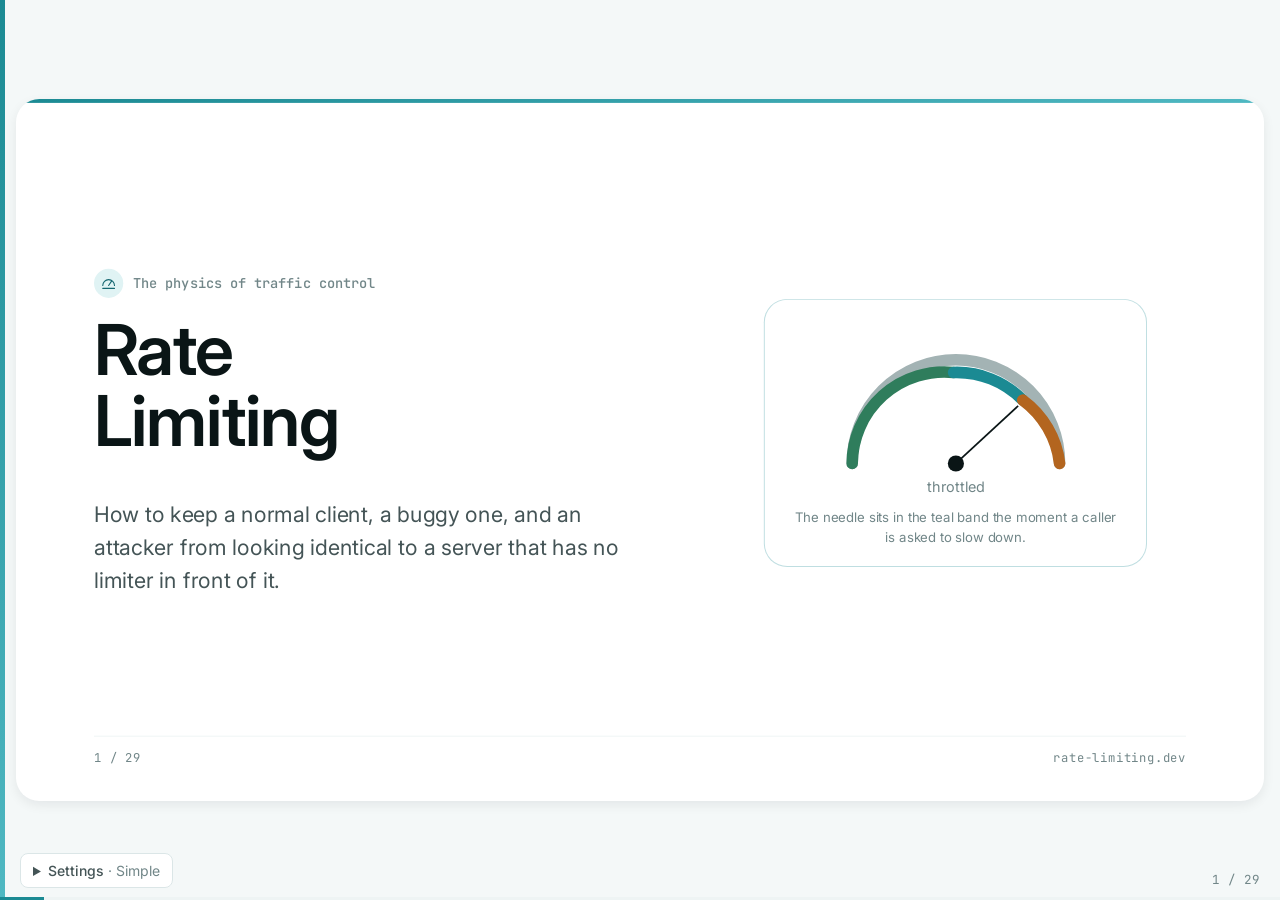
==== commit b46beef8: "feat: add simple and full presentation settings Default to the cover and sections 1–4 while preservi" ====
--- a/index.html
+++ b/index.html
@@ -345,6 +345,26 @@
 .progress { position: fixed; left: 0; right: 0; bottom: 0; height: 3px; background: var(--hairline-soft); }
 .progress i { display: block; height: 100%; width: 0; background: var(--accent); transition: width 0.3s ease; }
 .pager { position: fixed; right: 20px; bottom: 12px; font-family: var(--mono); font-size: 12.5px; color: var(--muted); font-variant-numeric: tabular-nums; }
+.slide[hidden] { display: none !important; }
+.deck-settings {
+  position: fixed; left: 20px; bottom: 12px; z-index: 5;
+  font-size: 14px; color: var(--body);
+}
+.deck-settings summary {
+  cursor: pointer; padding: 8px 12px; border: 1px solid var(--hairline);
+  border-radius: var(--r-sm); background: var(--surface); font-weight: 500;
+}
+.deck-settings summary span { color: var(--muted); font-weight: 400; }
+.deck-settings fieldset {
+  position: absolute; bottom: 100%; left: 0; width: min(290px, calc(100vw - 72px));
+  margin: 0 0 8px; padding: 16px; border: 1px solid var(--hairline);
+  border-radius: var(--r-md); background: var(--surface); box-shadow: var(--shadow);
+}
+.deck-settings legend { padding: 0 4px; font-weight: 600; color: var(--ink); }
+.deck-settings label { display: flex; align-items: flex-start; gap: 10px; padding: 10px 0; cursor: pointer; }
+.deck-settings input { margin-top: 3px; accent-color: var(--accent-strong); }
+.deck-settings small { display: block; margin-top: 4px; line-height: 1.5; color: var(--muted); }
+.deck-settings :focus-visible { outline: 2px solid var(--accent); outline-offset: 3px; }
 .notes-panel {
   position: fixed; left: 50%; bottom: 28px; transform: translateX(-50%);
   width: min(760px, calc(100vw - 48px)); max-height: 40vh; overflow: auto; box-sizing: border-box;
@@ -384,7 +404,7 @@
   }
   [data-step] { opacity: 1; transform: none; }
   .slide > *:not(.notes):not(.foot) { opacity: 1; transform: none; transition: none; }
-  .progress, .pager, .notes-panel { display: none; }
+  .progress, .pager, .notes-panel, .deck-settings { display: none; }
 }
 </style>
 </head>
@@ -1029,7 +1049,7 @@
     </section>
 
     <!-- ============ SECTION 5 — SYSTEM DESIGN ============ -->
-    <section class="slide divider" data-section="divider-05">
+    <section class="slide divider" data-version="full" data-section="divider-05">
       <div class="divider-num">05</div>
       <div class="section-tag"><i></i>SECTION 5</div>
       <h2>System design</h2>
@@ -1038,7 +1058,7 @@
       <div class="foot"><span>30 / 46</span><span>act v · system design</span></div>
     </section>
 
-    <section class="slide" data-section="requirements">
+    <section class="slide" data-version="full" data-section="requirements">
       <div class="eyebrow"><svg class="ic"><use href="#ic-gauge"/></svg>5.1 · Requirements</div>
       <h2>A worked example</h2>
       <div class="trio">
@@ -1063,7 +1083,7 @@
       <div class="foot"><span>31 / 46</span><span>system design · requirements</span></div>
     </section>
 
-    <section class="slide" data-section="architecture">
+    <section class="slide" data-version="full" data-section="architecture">
       <div class="eyebrow"><svg class="ic"><use href="#ic-server"/></svg>5.2 · Architecture</div>
       <h2>Where the rate-limit service sits</h2>
       <div class="body meter" style="justify-content:center;">
@@ -1088,7 +1108,7 @@
       <div class="foot"><span>32 / 46</span><span>system design · architecture</span></div>
     </section>
 
-    <section class="slide" data-section="sharding">
+    <section class="slide" data-version="full" data-section="sharding">
       <div class="eyebrow"><svg class="ic"><use href="#ic-server"/></svg>5.3 · Redis Cluster sharding</div>
       <h2>Per-user keys hash naturally; global keys don't</h2>
       <div class="split code-left">
@@ -1108,7 +1128,7 @@
       <div class="foot"><span>33 / 46</span><span>sharding · per-user vs. global</span></div>
     </section>
 
-    <section class="slide" data-section="hard-soft">
+    <section class="slide" data-version="full" data-section="hard-soft">
       <div class="eyebrow"><svg class="ic"><use href="#ic-scale"/></svg>5.4 · Hard limit vs. soft limit</div>
       <h2>Same check, a different response to the result</h2>
       <div class="two">
@@ -1135,7 +1155,7 @@
       <div class="foot"><span>34 / 46</span><span>hard limit vs. soft limit</span></div>
     </section>
 
-    <section class="slide" data-section="fail-open-closed">
+    <section class="slide" data-version="full" data-section="fail-open-closed">
       <div class="eyebrow"><svg class="ic"><use href="#ic-shield"/></svg>5.5 · When Redis itself is down</div>
       <h2>Fail-open vs. fail-closed</h2>
       <div class="two">
@@ -1156,7 +1176,7 @@
       <div class="foot"><span>35 / 46</span><span>fail-open vs. fail-closed</span></div>
     </section>
 
-    <section class="slide" data-section="outbound-429">
+    <section class="slide" data-version="full" data-section="outbound-429">
       <div class="eyebrow"><svg class="ic"><use href="#ic-valve"/></svg>5.6 · Being a good client</div>
       <h2>Pace before the limit, absorb the 429 after</h2>
       <div class="two">
@@ -1180,7 +1200,7 @@
       <div class="foot"><span>36 / 46</span><span>client-side backpressure</span></div>
     </section>
 
-    <section class="slide" data-section="backoff-table">
+    <section class="slide" data-version="full" data-section="backoff-table">
       <div class="eyebrow"><svg class="ic"><use href="#ic-clock"/></svg>Backoff schedules</div>
       <h2>Three schedules, one of them has jitter</h2>
       <div class="body meter" style="justify-content:center;">
@@ -1198,7 +1218,7 @@
     </section>
 
     <!-- ============ SECTION 6 — DEMO ============ -->
-    <section class="slide divider" data-section="divider-06">
+    <section class="slide divider" data-version="full" data-section="divider-06">
       <div class="divider-num">06</div>
       <div class="section-tag"><i></i>SECTION 6</div>
       <h2>Demo</h2>
@@ -1207,7 +1227,7 @@
       <div class="foot"><span>38 / 46</span><span>act vi · demo</span></div>
     </section>
 
-    <section class="slide" data-section="try-it">
+    <section class="slide" data-version="full" data-section="try-it">
       <div class="eyebrow"><svg class="ic"><use href="#ic-gate"/></svg>Hands on</div>
       <h2>Open it in four tabs and get throttled</h2>
       <div class="split even">
@@ -1236,7 +1256,7 @@
     </section>
 
     <!-- ============ SECTION 7 — CHECKPOINT QUESTIONS ============ -->
-    <section class="slide divider" data-section="divider-07">
+    <section class="slide divider" data-version="full" data-section="divider-07">
       <div class="divider-num">07</div>
       <div class="section-tag"><i></i>SECTION 7</div>
       <h2>Checkpoint questions</h2>
@@ -1245,7 +1265,7 @@
       <div class="foot"><span>40 / 46</span><span>act vii · checkpoint questions</span></div>
     </section>
 
-    <section class="slide" data-section="checkpoint">
+    <section class="slide" data-version="full" data-section="checkpoint">
       <div class="eyebrow"><svg class="ic"><use href="#ic-question"/></svg>Checkpoint questions</div>
       <h2>Easy, medium, hard</h2>
       <ul class="points">
@@ -1258,7 +1278,7 @@
     </section>
 
     <!-- case study — real-world audit -->
-    <section class="slide" data-section="case-study">
+    <section class="slide" data-version="full" data-section="case-study">
       <div class="eyebrow"><svg class="ic"><use href="#ic-search"/></svg>A real audit, not a hypothetical</div>
       <h2>Rate limiting alone doesn't stop a bot</h2>
       <div class="body" style="min-height:0;">
@@ -1274,7 +1294,7 @@
       <div class="foot"><span>42 / 46</span><span>case study · defense coverage</span></div>
     </section>
 
-    <section class="slide" data-section="case-study-pacer">
+    <section class="slide" data-version="full" data-section="case-study-pacer">
       <div class="eyebrow"><svg class="ic"><use href="#ic-bucket"/></svg>Use case · outbound token bucket</div>
       <h2>Proactive pacing, reactive gate — same vendor call</h2>
       <div class="body" style="min-height:0;">
@@ -1290,7 +1310,7 @@
       <div class="foot"><span>43 / 46</span><span>case study · token bucket in production</span></div>
     </section>
 
-    <section class="slide" data-section="case-study-park">
+    <section class="slide" data-version="full" data-section="case-study-park">
       <div class="eyebrow"><svg class="ic"><use href="#ic-server"/></svg>Use case · the worker's response</div>
       <h2>What "park" actually means</h2>
       <div class="body" style="min-height:0;">
@@ -1307,7 +1327,7 @@
     </section>
 
     <!-- ============ TAKEAWAYS ============ -->
-    <section class="slide divider" data-section="divider-08">
+    <section class="slide divider" data-version="full" data-section="divider-08">
       <div class="divider-num">08</div>
       <div class="section-tag"><i></i>SECTION 8</div>
       <h2>Takeaways</h2>
@@ -1316,7 +1336,7 @@
       <div class="foot"><span>45 / 46</span><span>act viii · summary</span></div>
     </section>
 
-    <section class="slide" data-section="takeaways">
+    <section class="slide" data-version="full" data-section="takeaways">
       <div class="eyebrow"><svg class="ic"><use href="#ic-list"/></svg>Takeaways</div>
       <h2>Five things worth remembering</h2>
       <ul class="points">
@@ -1337,6 +1357,14 @@
 <div class="progress"><i></i></div>
 <div class="pager"></div>
 <div class="notes-panel" hidden></div>
+<details class="deck-settings">
+  <summary>Settings <span id="version-label">· Simple</span></summary>
+  <fieldset>
+    <legend>Deck version</legend>
+    <label><input type="radio" name="deck-version" value="simple" checked /><span>Simple<small>Cover and sections 1–4 only.</small></span></label>
+    <label><input type="radio" name="deck-version" value="full" /><span>Full<small>All sections, including system design, demo, checkpoint questions and case studies.</small></span></label>
+  </fieldset>
+</details>
 
 <script>
 // Charts and interactive widgets. Every chart draws marks, ticks and labels from one linear scale.
@@ -1591,15 +1619,51 @@
 // Keyboard-driven deck: data-step reveals, #slide.step deep links, N notes, O overview, T theme, F fullscreen.
 (() => {
   const deck = document.getElementById('deck');
-  const slides = [...deck.querySelectorAll('.slide')];
+  const allSlides = [...deck.querySelectorAll('.slide')];
+  let slides = [];
   const bar = document.querySelector('.progress i');
   const pager = document.querySelector('.pager');
   const notesPanel = document.querySelector('.notes-panel');
+  const settings = document.querySelector('.deck-settings');
+  const versionLabel = document.getElementById('version-label');
+  const versionInputs = [...settings.querySelectorAll('input[name="deck-version"]')];
   const reduceMotion = matchMedia('(prefers-reduced-motion: reduce)').matches;
   const fmt = (n) => n.toLocaleString('en-US');
 
   let current = 0;
   let step = 0;
+
+  function storedVersion() {
+    const requested = new URLSearchParams(location.search).get('version');
+    if (requested === 'simple' || requested === 'full') return requested;
+    try { return localStorage.getItem('rl-version') === 'full' ? 'full' : 'simple'; }
+    catch { return 'simple'; }
+  }
+
+  function applyVersion(version, persist = false) {
+    const activeSlide = slides[current];
+    const activeStep = step;
+    allSlides.forEach((slide) => {
+      slide.hidden = version === 'simple' && slide.dataset.version === 'full';
+      slide.classList.remove('active');
+    });
+    slides = allSlides.filter((slide) => !slide.hidden);
+    slides.forEach((slide, i) => {
+      slide.querySelector('.foot > span').textContent = `${i + 1} / ${slides.length}`;
+    });
+    versionInputs.forEach((input) => { input.checked = input.value === version; });
+    versionLabel.textContent = `· ${version === 'full' ? 'Full' : 'Simple'}`;
+    document.documentElement.dataset.version = version;
+    if (persist) {
+      try { localStorage.setItem('rl-version', version); } catch { /* storage can be unavailable */ }
+      const url = new URL(location.href);
+      url.searchParams.set('version', version);
+      history.replaceState(null, '', url);
+    }
+    const index = slides.indexOf(activeSlide);
+    go(index >= 0 ? index : Math.min(current, slides.length - 1), index >= 0 ? activeStep : 0);
+    if (document.body.classList.contains('overview')) slides[current].scrollIntoView({ block: 'center' });
+  }
 
   const maxStep = (slide) =>
     Math.max(0, ...[...slide.querySelectorAll('[data-step]')].map((n) => Number(n.dataset.step)));
@@ -1669,8 +1733,10 @@
   };
 
   function applyStoredTheme() {
-    const saved = localStorage.getItem('rl-theme');
-    if (saved) document.documentElement.dataset.theme = saved;
+    try {
+      const saved = localStorage.getItem('rl-theme');
+      if (saved) document.documentElement.dataset.theme = saved;
+    } catch { /* storage can be unavailable */ }
   }
   function toggleTheme() {
     const isDark = matchMedia('(prefers-color-scheme: dark)').matches;
@@ -1681,7 +1747,12 @@
   }
 
   document.addEventListener('keydown', (e) => {
-    if (e.metaKey || e.ctrlKey || e.altKey || e.target.matches('input')) return;
+    if (e.key === 'Escape' && settings.open) {
+      settings.open = false;
+      settings.querySelector('summary').focus();
+      return;
+    }
+    if (e.metaKey || e.ctrlKey || e.altKey || e.target.closest('input, select, textarea, button, a, details, [contenteditable="true"]')) return;
     const overview = document.body.classList.contains('overview');
     switch (e.key) {
       case 'ArrowRight': case 'PageDown': case ' ': case 'Enter':
@@ -1713,9 +1784,12 @@
 
   addEventListener('resize', fit);
   addEventListener('hashchange', fromHash);
+  versionInputs.forEach((input) => input.addEventListener('change', () => applyVersion(input.value, true)));
   applyStoredTheme();
   fit();
-  render(true);
+  const initialHash = location.hash;
+  applyVersion(storedVersion());
+  history.replaceState(null, '', `${location.pathname}${location.search}${initialHash}`);
   fromHash();
 })();
 </script>
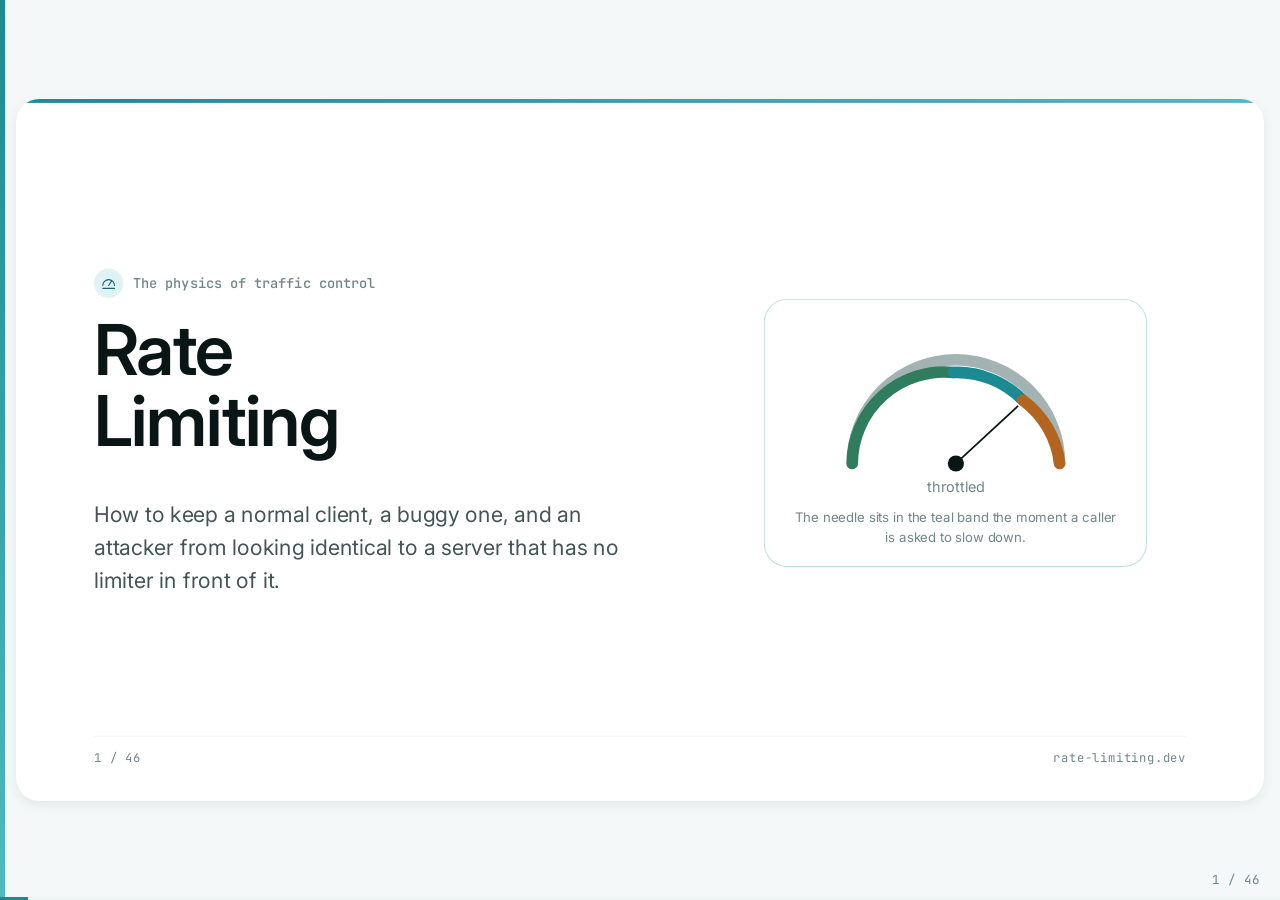
==== commit f3020f4f: "revert: undo presentation settings applied to the wrong repository Restore the prior deck and README" ====
--- a/index.html
+++ b/index.html
@@ -345,26 +345,6 @@
 .progress { position: fixed; left: 0; right: 0; bottom: 0; height: 3px; background: var(--hairline-soft); }
 .progress i { display: block; height: 100%; width: 0; background: var(--accent); transition: width 0.3s ease; }
 .pager { position: fixed; right: 20px; bottom: 12px; font-family: var(--mono); font-size: 12.5px; color: var(--muted); font-variant-numeric: tabular-nums; }
-.slide[hidden] { display: none !important; }
-.deck-settings {
-  position: fixed; left: 20px; bottom: 12px; z-index: 5;
-  font-size: 14px; color: var(--body);
-}
-.deck-settings summary {
-  cursor: pointer; padding: 8px 12px; border: 1px solid var(--hairline);
-  border-radius: var(--r-sm); background: var(--surface); font-weight: 500;
-}
-.deck-settings summary span { color: var(--muted); font-weight: 400; }
-.deck-settings fieldset {
-  position: absolute; bottom: 100%; left: 0; width: min(290px, calc(100vw - 72px));
-  margin: 0 0 8px; padding: 16px; border: 1px solid var(--hairline);
-  border-radius: var(--r-md); background: var(--surface); box-shadow: var(--shadow);
-}
-.deck-settings legend { padding: 0 4px; font-weight: 600; color: var(--ink); }
-.deck-settings label { display: flex; align-items: flex-start; gap: 10px; padding: 10px 0; cursor: pointer; }
-.deck-settings input { margin-top: 3px; accent-color: var(--accent-strong); }
-.deck-settings small { display: block; margin-top: 4px; line-height: 1.5; color: var(--muted); }
-.deck-settings :focus-visible { outline: 2px solid var(--accent); outline-offset: 3px; }
 .notes-panel {
   position: fixed; left: 50%; bottom: 28px; transform: translateX(-50%);
   width: min(760px, calc(100vw - 48px)); max-height: 40vh; overflow: auto; box-sizing: border-box;
@@ -404,7 +384,7 @@
   }
   [data-step] { opacity: 1; transform: none; }
   .slide > *:not(.notes):not(.foot) { opacity: 1; transform: none; transition: none; }
-  .progress, .pager, .notes-panel, .deck-settings { display: none; }
+  .progress, .pager, .notes-panel { display: none; }
 }
 </style>
 </head>
@@ -1049,7 +1029,7 @@
     </section>
 
     <!-- ============ SECTION 5 — SYSTEM DESIGN ============ -->
-    <section class="slide divider" data-version="full" data-section="divider-05">
+    <section class="slide divider" data-section="divider-05">
       <div class="divider-num">05</div>
       <div class="section-tag"><i></i>SECTION 5</div>
       <h2>System design</h2>
@@ -1058,7 +1038,7 @@
       <div class="foot"><span>30 / 46</span><span>act v · system design</span></div>
     </section>
 
-    <section class="slide" data-version="full" data-section="requirements">
+    <section class="slide" data-section="requirements">
       <div class="eyebrow"><svg class="ic"><use href="#ic-gauge"/></svg>5.1 · Requirements</div>
       <h2>A worked example</h2>
       <div class="trio">
@@ -1083,7 +1063,7 @@
       <div class="foot"><span>31 / 46</span><span>system design · requirements</span></div>
     </section>
 
-    <section class="slide" data-version="full" data-section="architecture">
+    <section class="slide" data-section="architecture">
       <div class="eyebrow"><svg class="ic"><use href="#ic-server"/></svg>5.2 · Architecture</div>
       <h2>Where the rate-limit service sits</h2>
       <div class="body meter" style="justify-content:center;">
@@ -1108,7 +1088,7 @@
       <div class="foot"><span>32 / 46</span><span>system design · architecture</span></div>
     </section>
 
-    <section class="slide" data-version="full" data-section="sharding">
+    <section class="slide" data-section="sharding">
       <div class="eyebrow"><svg class="ic"><use href="#ic-server"/></svg>5.3 · Redis Cluster sharding</div>
       <h2>Per-user keys hash naturally; global keys don't</h2>
       <div class="split code-left">
@@ -1128,7 +1108,7 @@
       <div class="foot"><span>33 / 46</span><span>sharding · per-user vs. global</span></div>
     </section>
 
-    <section class="slide" data-version="full" data-section="hard-soft">
+    <section class="slide" data-section="hard-soft">
       <div class="eyebrow"><svg class="ic"><use href="#ic-scale"/></svg>5.4 · Hard limit vs. soft limit</div>
       <h2>Same check, a different response to the result</h2>
       <div class="two">
@@ -1155,7 +1135,7 @@
       <div class="foot"><span>34 / 46</span><span>hard limit vs. soft limit</span></div>
     </section>
 
-    <section class="slide" data-version="full" data-section="fail-open-closed">
+    <section class="slide" data-section="fail-open-closed">
       <div class="eyebrow"><svg class="ic"><use href="#ic-shield"/></svg>5.5 · When Redis itself is down</div>
       <h2>Fail-open vs. fail-closed</h2>
       <div class="two">
@@ -1176,7 +1156,7 @@
       <div class="foot"><span>35 / 46</span><span>fail-open vs. fail-closed</span></div>
     </section>
 
-    <section class="slide" data-version="full" data-section="outbound-429">
+    <section class="slide" data-section="outbound-429">
       <div class="eyebrow"><svg class="ic"><use href="#ic-valve"/></svg>5.6 · Being a good client</div>
       <h2>Pace before the limit, absorb the 429 after</h2>
       <div class="two">
@@ -1200,7 +1180,7 @@
       <div class="foot"><span>36 / 46</span><span>client-side backpressure</span></div>
     </section>
 
-    <section class="slide" data-version="full" data-section="backoff-table">
+    <section class="slide" data-section="backoff-table">
       <div class="eyebrow"><svg class="ic"><use href="#ic-clock"/></svg>Backoff schedules</div>
       <h2>Three schedules, one of them has jitter</h2>
       <div class="body meter" style="justify-content:center;">
@@ -1218,7 +1198,7 @@
     </section>
 
     <!-- ============ SECTION 6 — DEMO ============ -->
-    <section class="slide divider" data-version="full" data-section="divider-06">
+    <section class="slide divider" data-section="divider-06">
       <div class="divider-num">06</div>
       <div class="section-tag"><i></i>SECTION 6</div>
       <h2>Demo</h2>
@@ -1227,7 +1207,7 @@
       <div class="foot"><span>38 / 46</span><span>act vi · demo</span></div>
     </section>
 
-    <section class="slide" data-version="full" data-section="try-it">
+    <section class="slide" data-section="try-it">
       <div class="eyebrow"><svg class="ic"><use href="#ic-gate"/></svg>Hands on</div>
       <h2>Open it in four tabs and get throttled</h2>
       <div class="split even">
@@ -1256,7 +1236,7 @@
     </section>
 
     <!-- ============ SECTION 7 — CHECKPOINT QUESTIONS ============ -->
-    <section class="slide divider" data-version="full" data-section="divider-07">
+    <section class="slide divider" data-section="divider-07">
       <div class="divider-num">07</div>
       <div class="section-tag"><i></i>SECTION 7</div>
       <h2>Checkpoint questions</h2>
@@ -1265,7 +1245,7 @@
       <div class="foot"><span>40 / 46</span><span>act vii · checkpoint questions</span></div>
     </section>
 
-    <section class="slide" data-version="full" data-section="checkpoint">
+    <section class="slide" data-section="checkpoint">
       <div class="eyebrow"><svg class="ic"><use href="#ic-question"/></svg>Checkpoint questions</div>
       <h2>Easy, medium, hard</h2>
       <ul class="points">
@@ -1278,7 +1258,7 @@
     </section>
 
     <!-- case study — real-world audit -->
-    <section class="slide" data-version="full" data-section="case-study">
+    <section class="slide" data-section="case-study">
       <div class="eyebrow"><svg class="ic"><use href="#ic-search"/></svg>A real audit, not a hypothetical</div>
       <h2>Rate limiting alone doesn't stop a bot</h2>
       <div class="body" style="min-height:0;">
@@ -1294,7 +1274,7 @@
       <div class="foot"><span>42 / 46</span><span>case study · defense coverage</span></div>
     </section>
 
-    <section class="slide" data-version="full" data-section="case-study-pacer">
+    <section class="slide" data-section="case-study-pacer">
       <div class="eyebrow"><svg class="ic"><use href="#ic-bucket"/></svg>Use case · outbound token bucket</div>
       <h2>Proactive pacing, reactive gate — same vendor call</h2>
       <div class="body" style="min-height:0;">
@@ -1310,7 +1290,7 @@
       <div class="foot"><span>43 / 46</span><span>case study · token bucket in production</span></div>
     </section>
 
-    <section class="slide" data-version="full" data-section="case-study-park">
+    <section class="slide" data-section="case-study-park">
       <div class="eyebrow"><svg class="ic"><use href="#ic-server"/></svg>Use case · the worker's response</div>
       <h2>What "park" actually means</h2>
       <div class="body" style="min-height:0;">
@@ -1327,7 +1307,7 @@
     </section>
 
     <!-- ============ TAKEAWAYS ============ -->
-    <section class="slide divider" data-version="full" data-section="divider-08">
+    <section class="slide divider" data-section="divider-08">
       <div class="divider-num">08</div>
       <div class="section-tag"><i></i>SECTION 8</div>
       <h2>Takeaways</h2>
@@ -1336,7 +1316,7 @@
       <div class="foot"><span>45 / 46</span><span>act viii · summary</span></div>
     </section>
 
-    <section class="slide" data-version="full" data-section="takeaways">
+    <section class="slide" data-section="takeaways">
       <div class="eyebrow"><svg class="ic"><use href="#ic-list"/></svg>Takeaways</div>
       <h2>Five things worth remembering</h2>
       <ul class="points">
@@ -1357,14 +1337,6 @@
 <div class="progress"><i></i></div>
 <div class="pager"></div>
 <div class="notes-panel" hidden></div>
-<details class="deck-settings">
-  <summary>Settings <span id="version-label">· Simple</span></summary>
-  <fieldset>
-    <legend>Deck version</legend>
-    <label><input type="radio" name="deck-version" value="simple" checked /><span>Simple<small>Cover and sections 1–4 only.</small></span></label>
-    <label><input type="radio" name="deck-version" value="full" /><span>Full<small>All sections, including system design, demo, checkpoint questions and case studies.</small></span></label>
-  </fieldset>
-</details>
 
 <script>
 // Charts and interactive widgets. Every chart draws marks, ticks and labels from one linear scale.
@@ -1619,51 +1591,15 @@
 // Keyboard-driven deck: data-step reveals, #slide.step deep links, N notes, O overview, T theme, F fullscreen.
 (() => {
   const deck = document.getElementById('deck');
-  const allSlides = [...deck.querySelectorAll('.slide')];
-  let slides = [];
+  const slides = [...deck.querySelectorAll('.slide')];
   const bar = document.querySelector('.progress i');
   const pager = document.querySelector('.pager');
   const notesPanel = document.querySelector('.notes-panel');
-  const settings = document.querySelector('.deck-settings');
-  const versionLabel = document.getElementById('version-label');
-  const versionInputs = [...settings.querySelectorAll('input[name="deck-version"]')];
   const reduceMotion = matchMedia('(prefers-reduced-motion: reduce)').matches;
   const fmt = (n) => n.toLocaleString('en-US');
 
   let current = 0;
   let step = 0;
-
-  function storedVersion() {
-    const requested = new URLSearchParams(location.search).get('version');
-    if (requested === 'simple' || requested === 'full') return requested;
-    try { return localStorage.getItem('rl-version') === 'full' ? 'full' : 'simple'; }
-    catch { return 'simple'; }
-  }
-
-  function applyVersion(version, persist = false) {
-    const activeSlide = slides[current];
-    const activeStep = step;
-    allSlides.forEach((slide) => {
-      slide.hidden = version === 'simple' && slide.dataset.version === 'full';
-      slide.classList.remove('active');
-    });
-    slides = allSlides.filter((slide) => !slide.hidden);
-    slides.forEach((slide, i) => {
-      slide.querySelector('.foot > span').textContent = `${i + 1} / ${slides.length}`;
-    });
-    versionInputs.forEach((input) => { input.checked = input.value === version; });
-    versionLabel.textContent = `· ${version === 'full' ? 'Full' : 'Simple'}`;
-    document.documentElement.dataset.version = version;
-    if (persist) {
-      try { localStorage.setItem('rl-version', version); } catch { /* storage can be unavailable */ }
-      const url = new URL(location.href);
-      url.searchParams.set('version', version);
-      history.replaceState(null, '', url);
-    }
-    const index = slides.indexOf(activeSlide);
-    go(index >= 0 ? index : Math.min(current, slides.length - 1), index >= 0 ? activeStep : 0);
-    if (document.body.classList.contains('overview')) slides[current].scrollIntoView({ block: 'center' });
-  }
 
   const maxStep = (slide) =>
     Math.max(0, ...[...slide.querySelectorAll('[data-step]')].map((n) => Number(n.dataset.step)));
@@ -1733,10 +1669,8 @@
   };
 
   function applyStoredTheme() {
-    try {
-      const saved = localStorage.getItem('rl-theme');
-      if (saved) document.documentElement.dataset.theme = saved;
-    } catch { /* storage can be unavailable */ }
+    const saved = localStorage.getItem('rl-theme');
+    if (saved) document.documentElement.dataset.theme = saved;
   }
   function toggleTheme() {
     const isDark = matchMedia('(prefers-color-scheme: dark)').matches;
@@ -1747,12 +1681,7 @@
   }
 
   document.addEventListener('keydown', (e) => {
-    if (e.key === 'Escape' && settings.open) {
-      settings.open = false;
-      settings.querySelector('summary').focus();
-      return;
-    }
-    if (e.metaKey || e.ctrlKey || e.altKey || e.target.closest('input, select, textarea, button, a, details, [contenteditable="true"]')) return;
+    if (e.metaKey || e.ctrlKey || e.altKey || e.target.matches('input')) return;
     const overview = document.body.classList.contains('overview');
     switch (e.key) {
       case 'ArrowRight': case 'PageDown': case ' ': case 'Enter':
@@ -1784,12 +1713,9 @@
 
   addEventListener('resize', fit);
   addEventListener('hashchange', fromHash);
-  versionInputs.forEach((input) => input.addEventListener('change', () => applyVersion(input.value, true)));
   applyStoredTheme();
   fit();
-  const initialHash = location.hash;
-  applyVersion(storedVersion());
-  history.replaceState(null, '', `${location.pathname}${location.search}${initialHash}`);
+  render(true);
   fromHash();
 })();
 </script>
